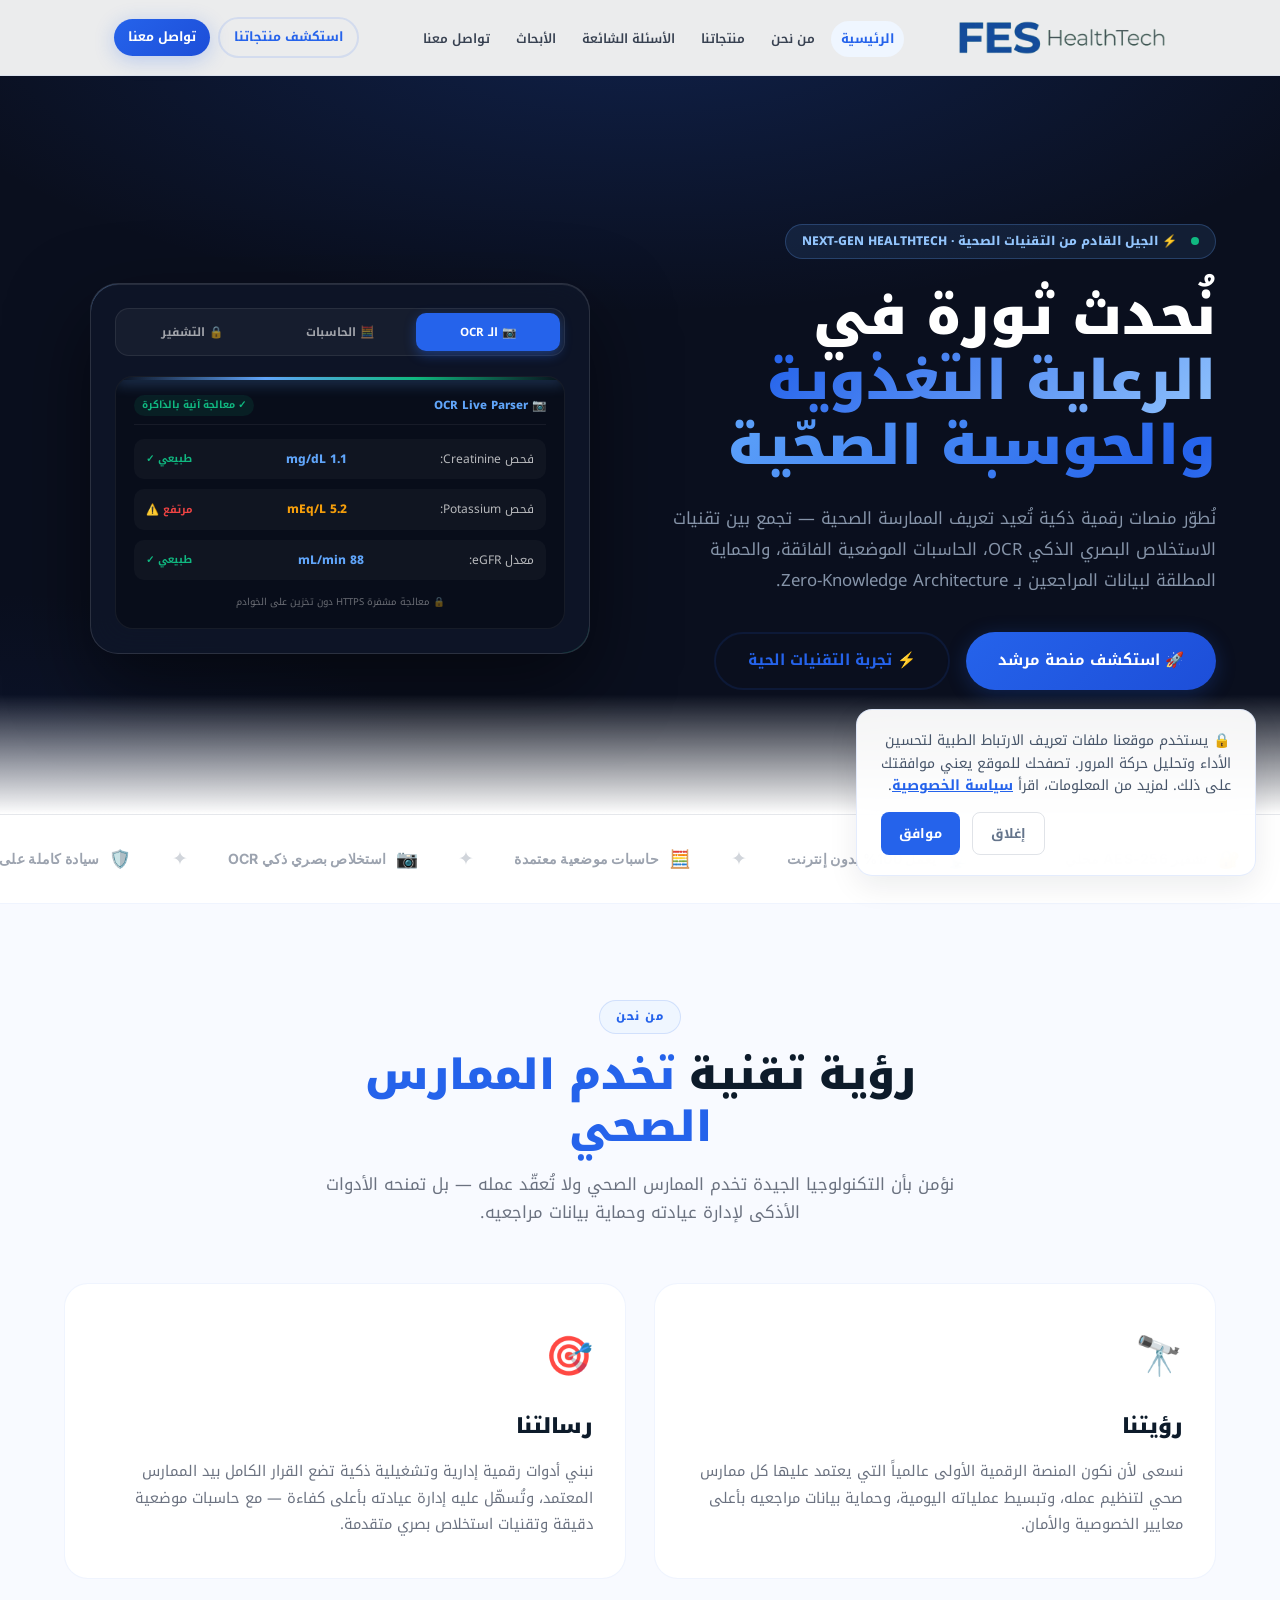
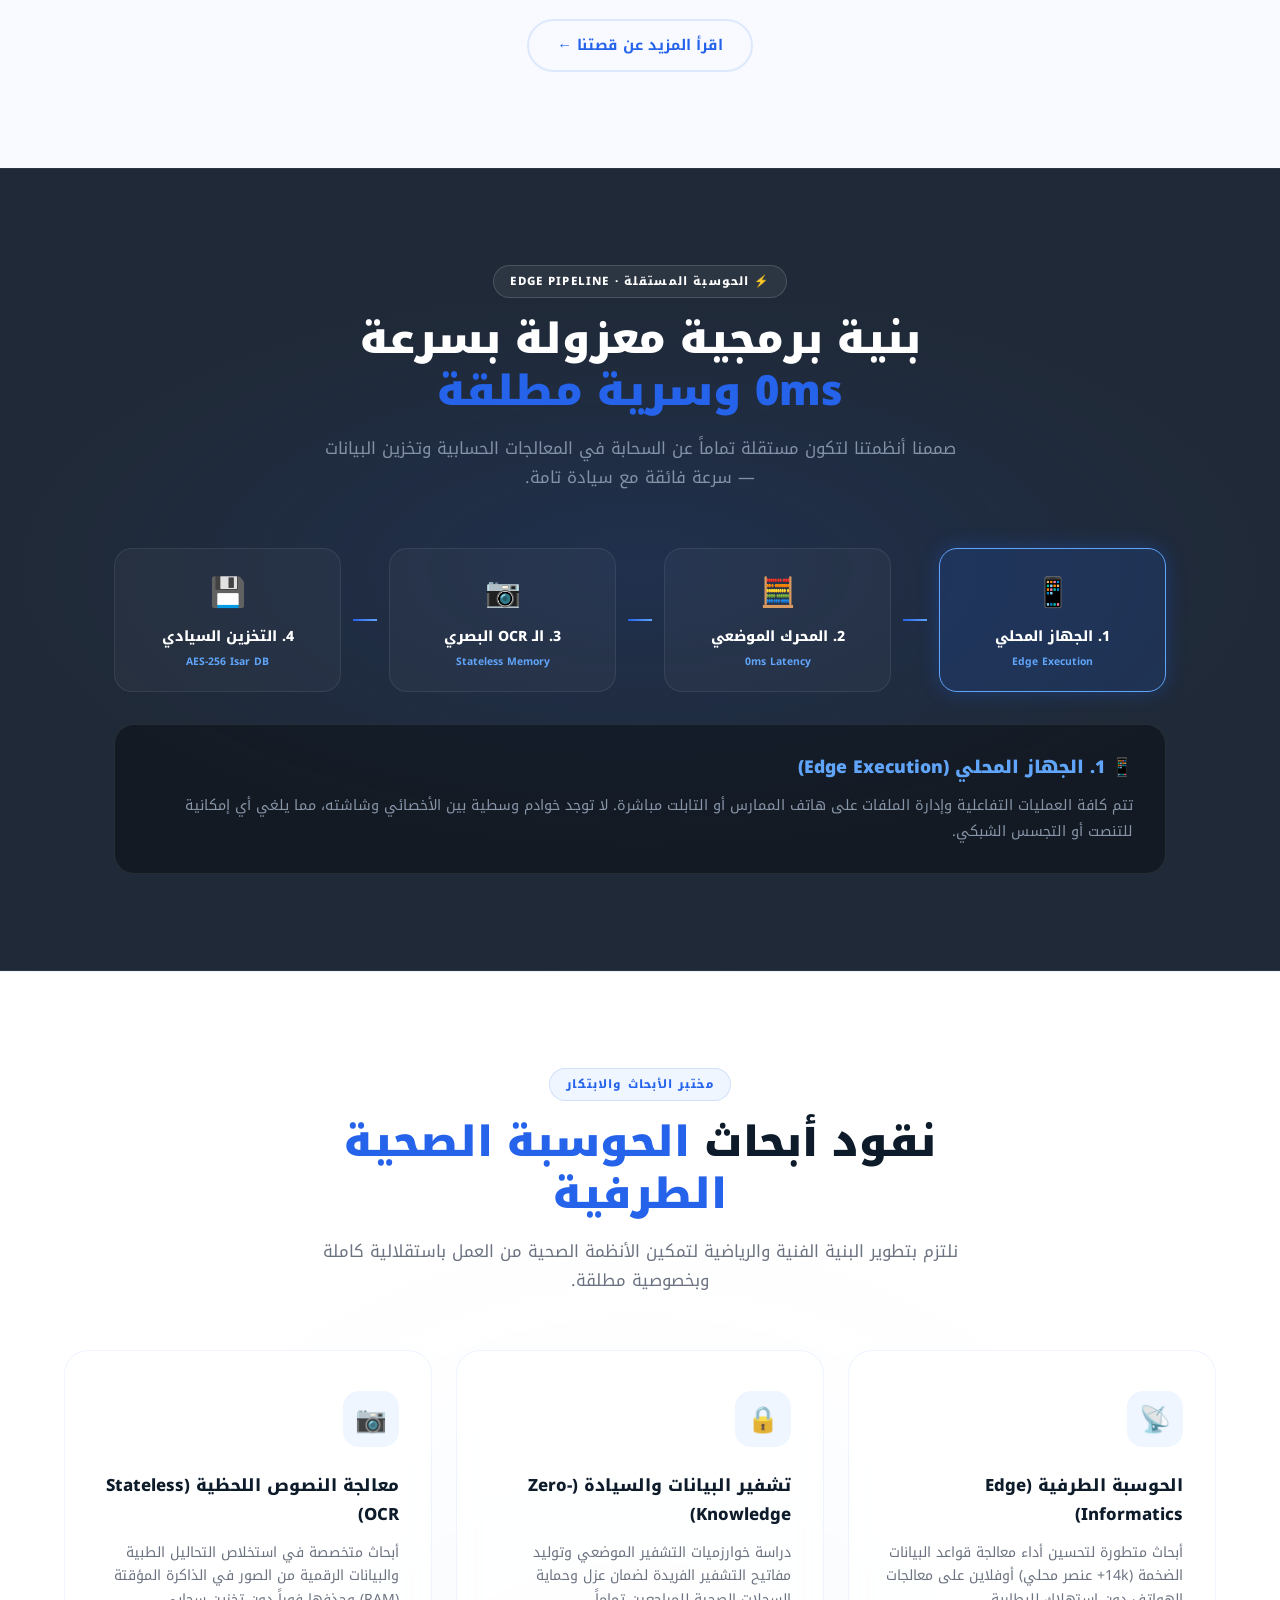
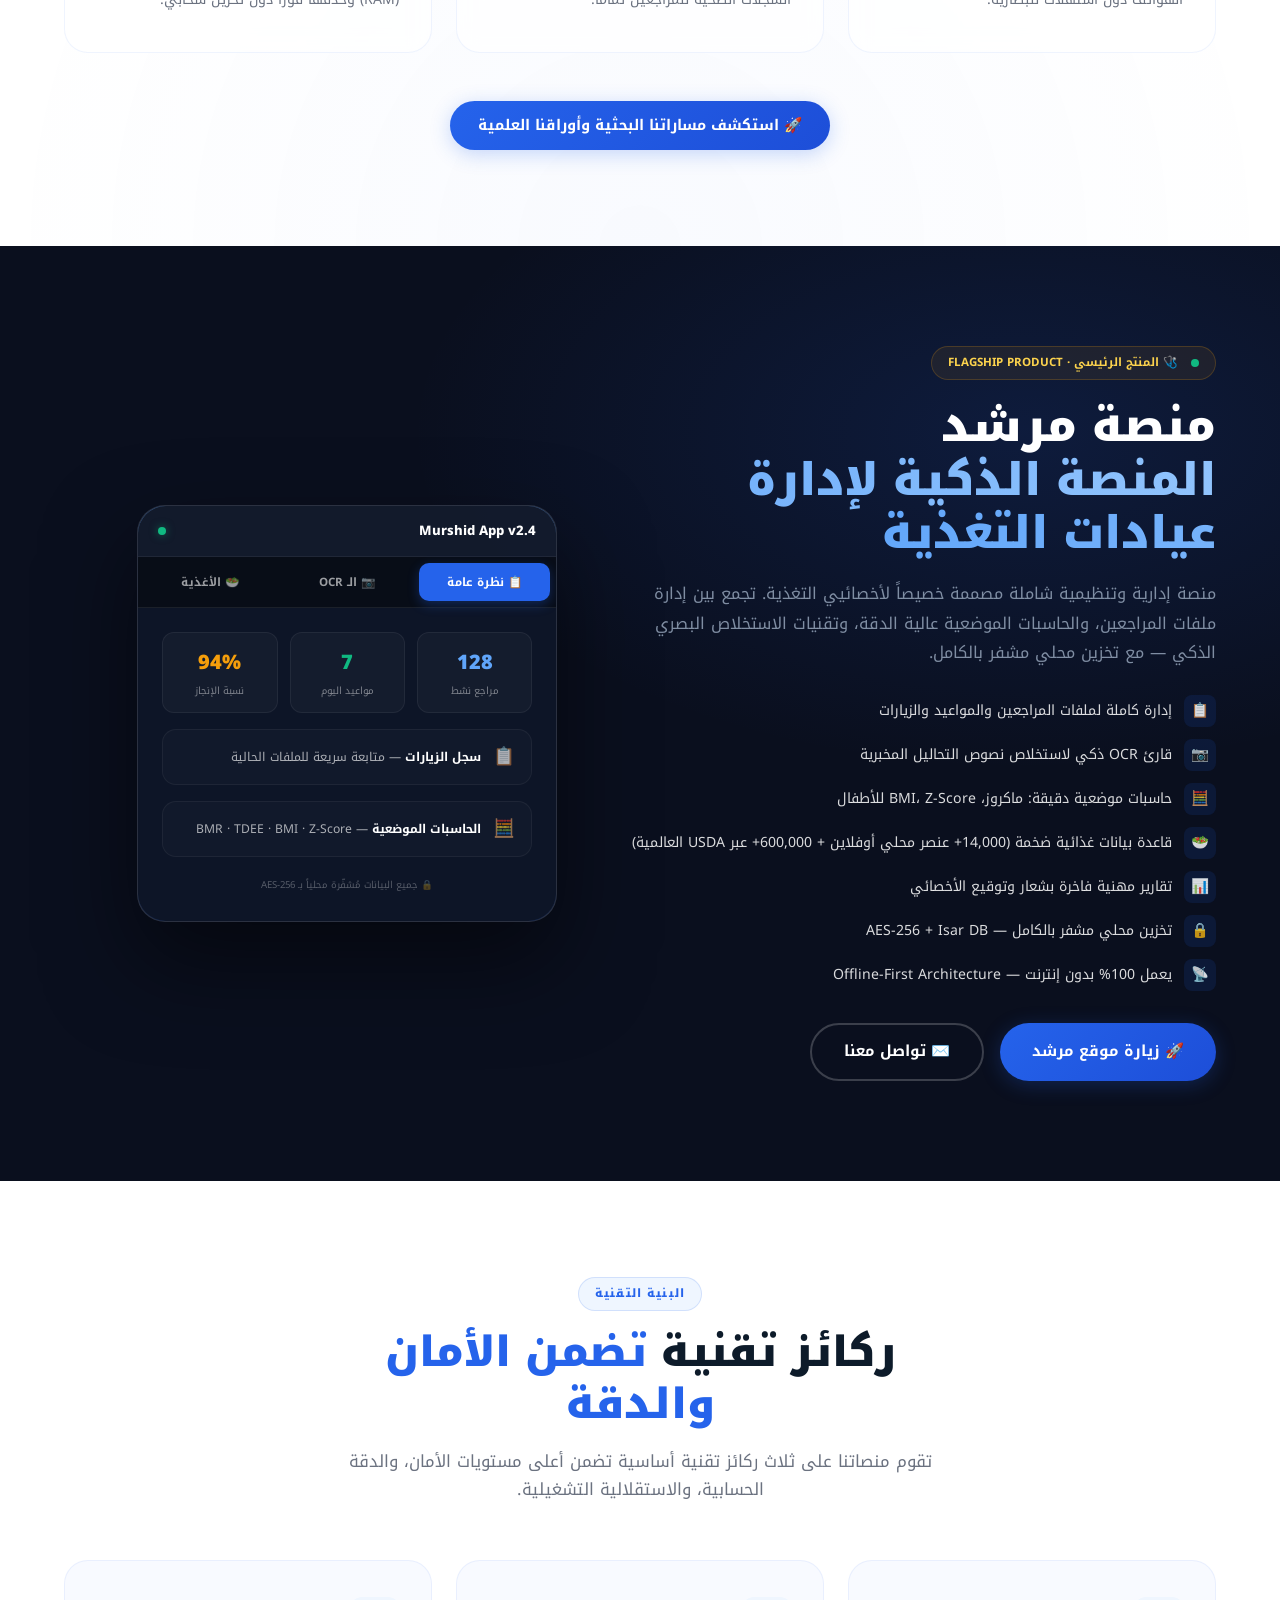
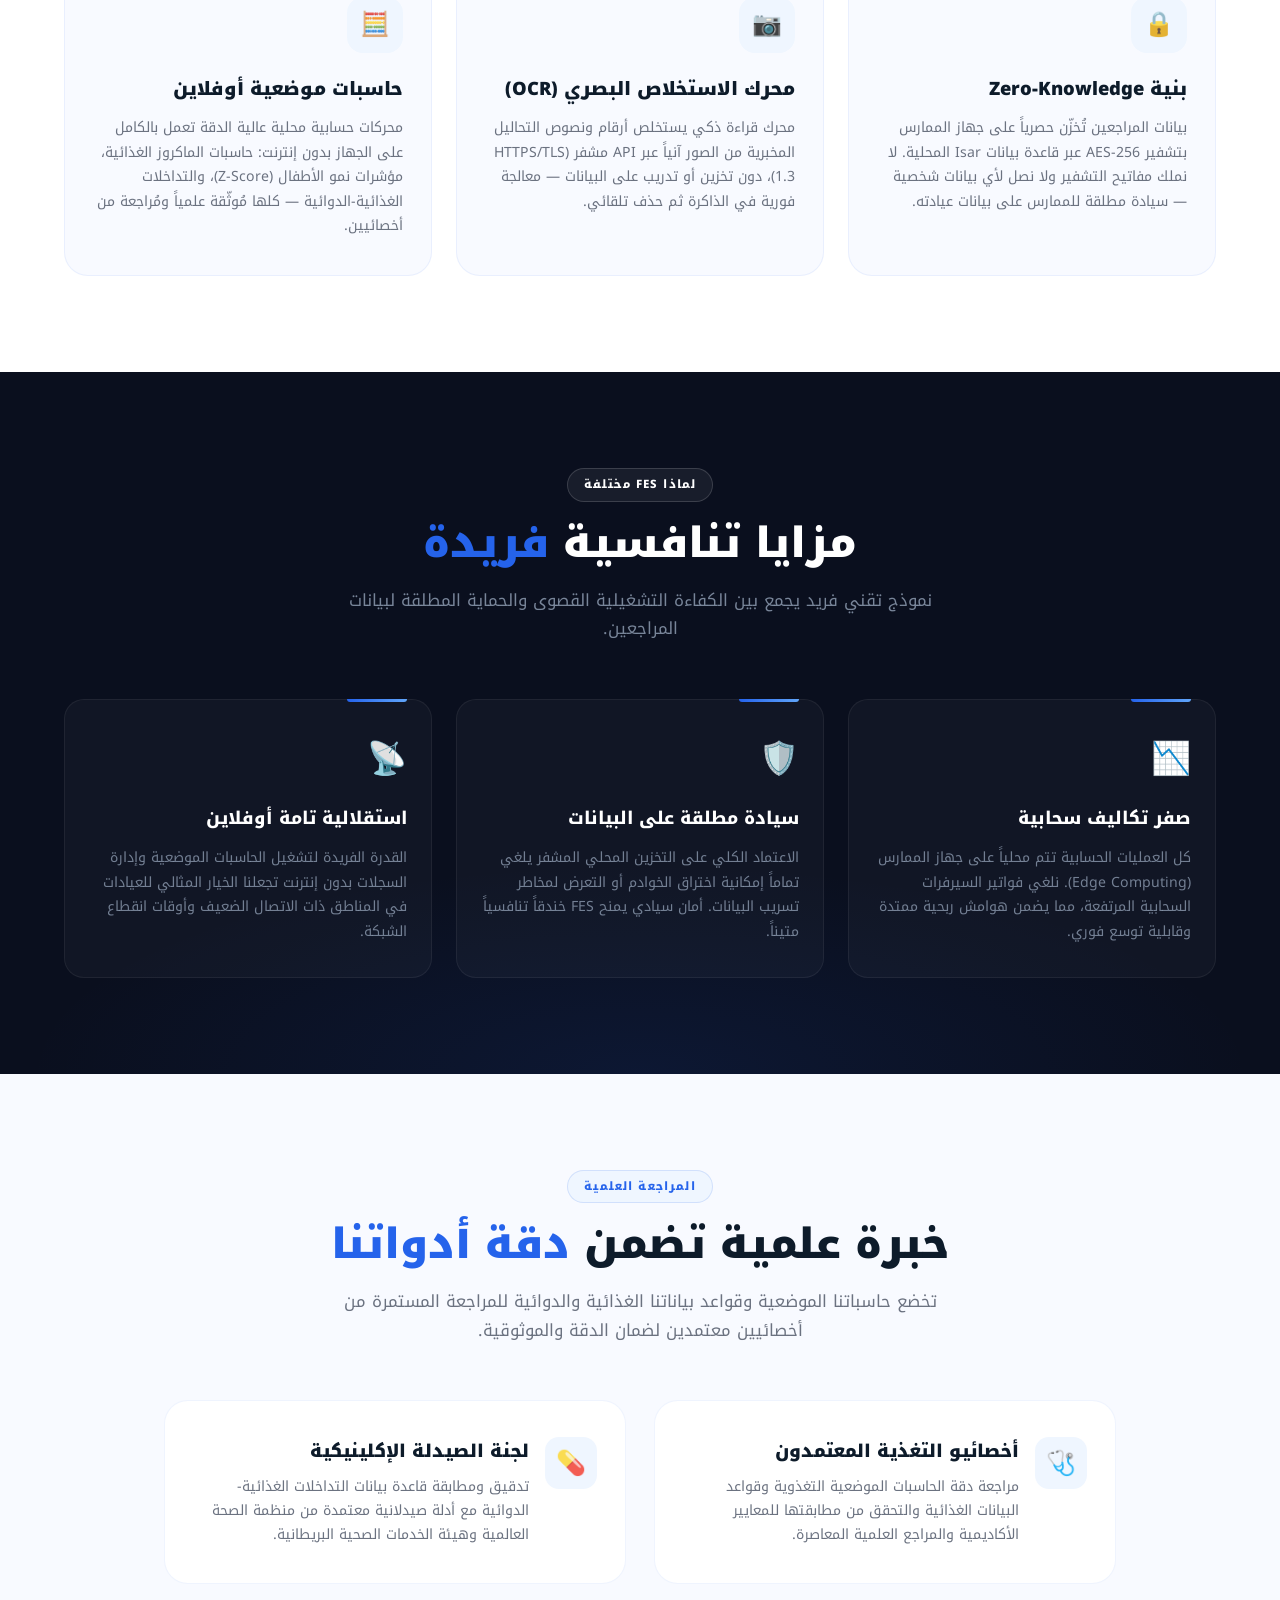
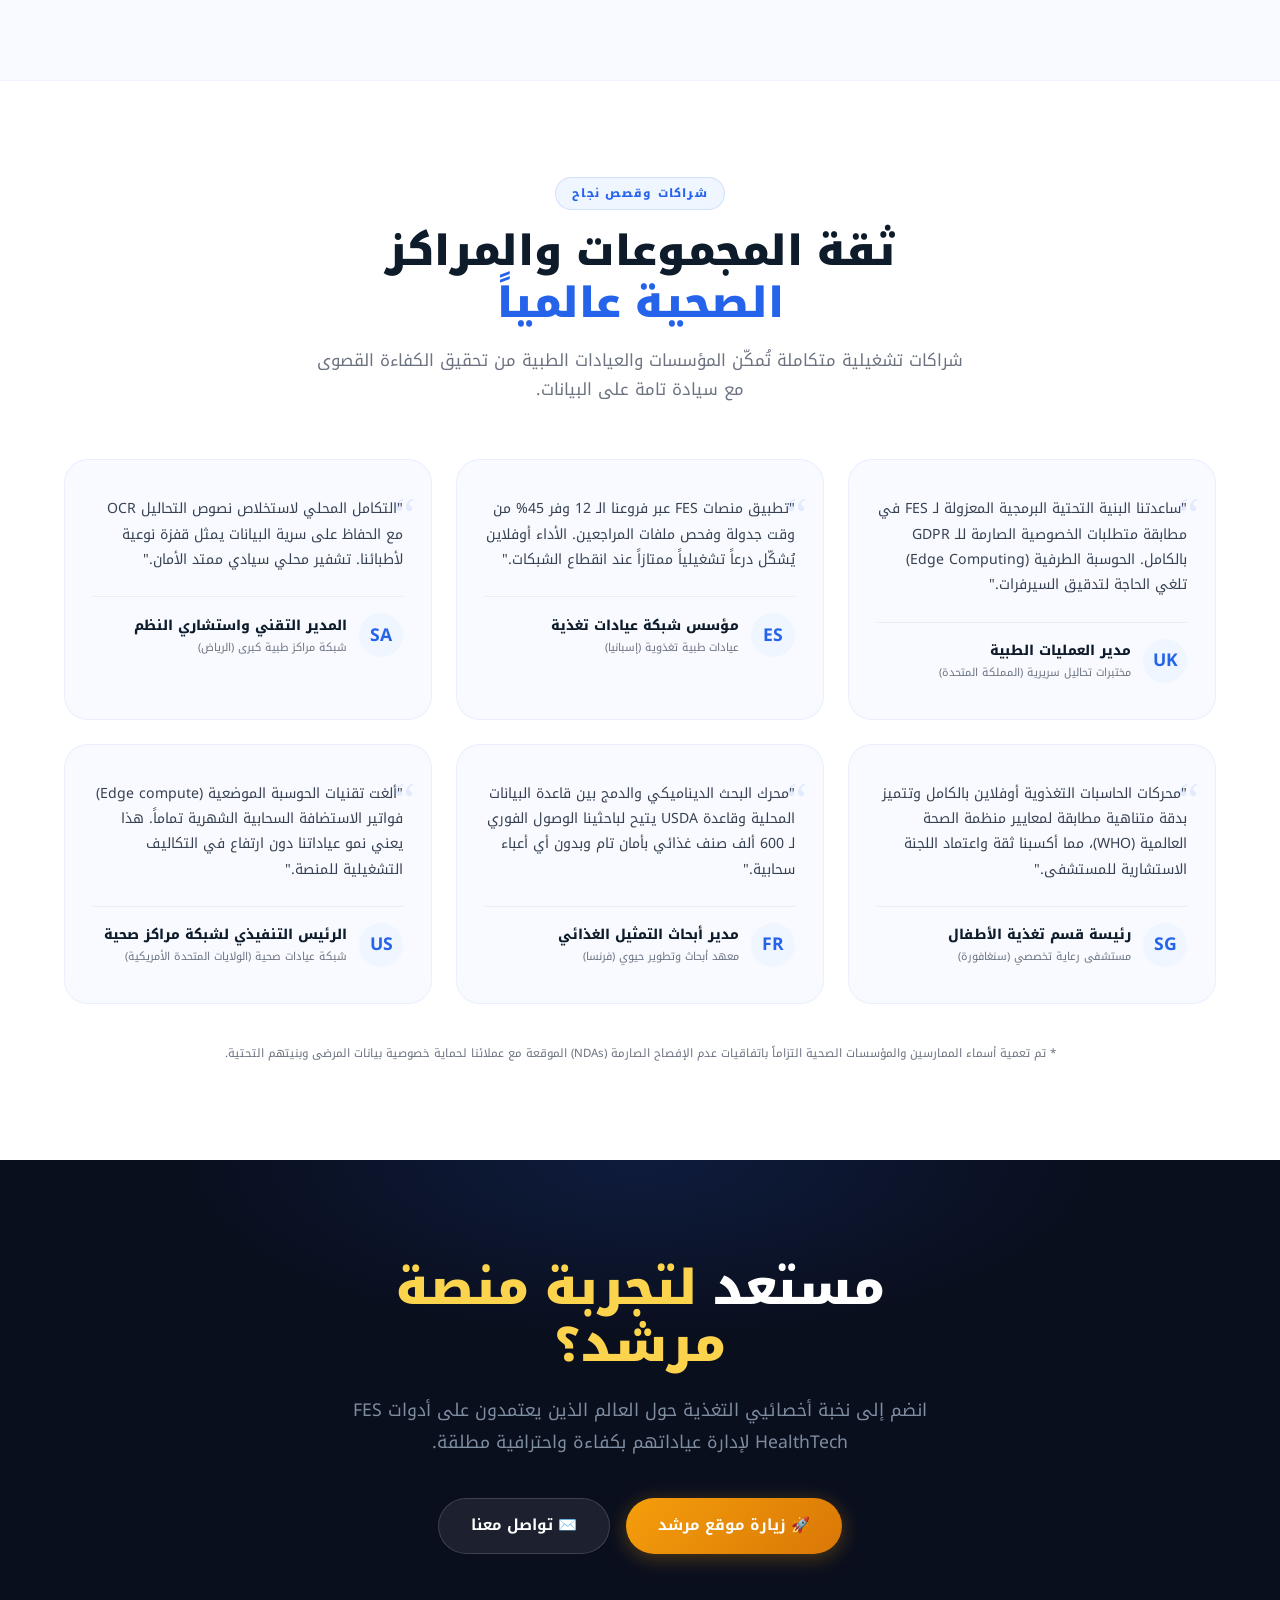
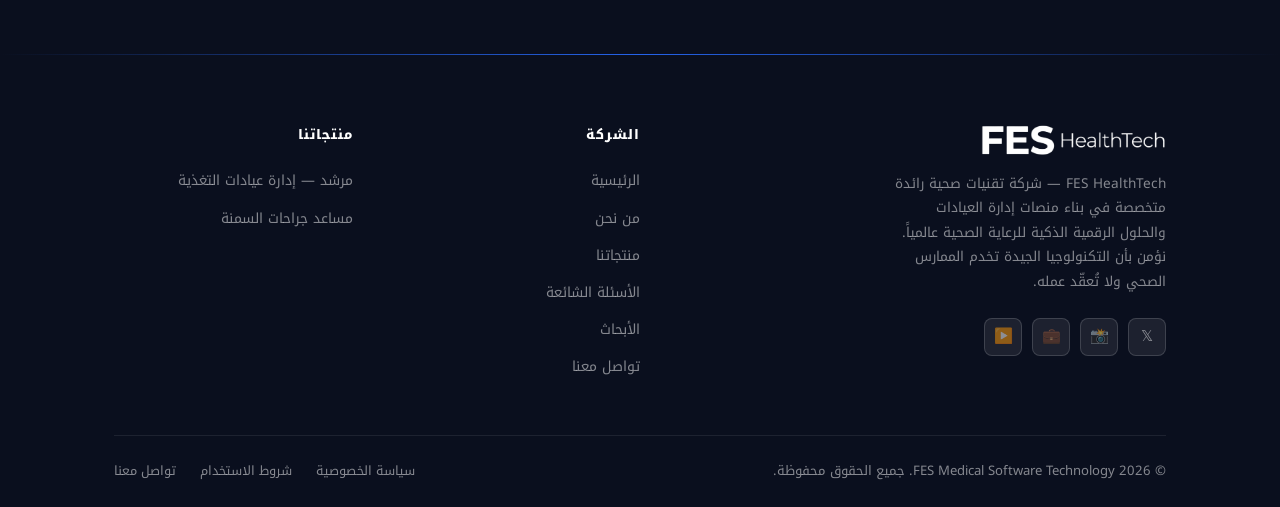
==== index.html @ 50b08499 "perf(images): replace logo and favicon image sources with optimized WebP formats" ====
<!DOCTYPE html>
<html lang="ar" dir="rtl">
<head>
  <meta charset="UTF-8" />
  <meta name="viewport" content="width=device-width, initial-scale=1.0, viewport-fit=cover" />
  <link rel="preconnect" href="https://fonts.googleapis.com" />
  <link rel="preconnect" href="https://fonts.gstatic.com" crossorigin />
  <meta name="description" content="FES HealthTech — شركة تقنيات صحية رائدة متخصصة في بناء منصات إدارة العيادات والحلول الرقمية الذكية للممارسين الصحيين." />
  <meta name="keywords" content="FES HealthTech, تقنيات صحية, إدارة العيادات, مرشد, أخصائيي التغذية, حاسبات تغذوية, OCR طبي, تطبيق تغذية" />
  <meta property="og:title" content="FES HealthTech | نبني التقنيات الصحية الذكية" />
  <meta property="og:description" content="منصات إدارية وتشغيلية ذكية للممارسين الصحيين — حاسبات موضعية عالية الدقة وتقنيات استخلاص بصري ذكي" />
  <meta property="og:type" content="website" />
  <meta property="og:url" content="https://feshealthtech.com" />
  <title>FES HealthTech | نبني التقنيات الصحية الذكية</title>
  <link rel="stylesheet" href="style.css" />
  <link rel="icon" type="image/webp" href="assets/favicon.webp" />

  <script type="application/ld+json">
  {
    "@context": "https://schema.org",
    "@type": "Organization",
    "name": "FES HealthTech",
    "url": "https://feshealthtech.com",
    "logo": "https://feshealthtech.com/assets/logo.webp",
    "description": "شركة تقنيات صحية رائدة متخصصة في بناء منصات إدارة العيادات والحلول الرقمية الذكية للممارسين الصحيين",
    "foundingDate": "2024"
  }
  </script>

  <style>
    /* ═══════════════════════════════════════════════════
       FES HealthTech — Homepage v3.0 (Rebuilt)
       Premium health-tech administrative positioning
    ═══════════════════════════════════════════════════ */

    html, body {
      overflow-x: hidden;
      background-color: var(--navy);
      color: var(--navy-text);
    }

    /* Mouse Spotlight Glow */
    .c-tech-card, .c-moat-card, .c-vision-card, .c-adv-card, .c-pipe-node, .c-hero-demo-widget, .c-app-mockup {
      position: relative;
    }
    .c-tech-card::after, .c-moat-card::after, .c-vision-card::after, .c-adv-card::after, .c-pipe-node::after {
      content: '';
      position: absolute;
      inset: 0;
      border-radius: inherit;
      background: radial-gradient(450px circle at var(--mouse-x, 50%) var(--mouse-y, 50%), rgba(96, 165, 250, 0.14), transparent 40%);
      pointer-events: none;
      opacity: 0;
      transition: opacity 0.3s ease;
      z-index: 1;
    }
    .c-tech-card:hover::after, .c-moat-card:hover::after, .c-vision-card:hover::after, .c-adv-card:hover::after, .c-pipe-node:hover::after {
      opacity: 1;
    }

    /* ─── HERO ─── */
    .c-hero {
      background: var(--navy);
      background-image:
        radial-gradient(ellipse 100% 70% at 50% -10%, rgba(37,99,235,0.22) 0%, transparent 60%),
        radial-gradient(ellipse 60% 50% at 0% 100%, rgba(30,58,138,0.15) 0%, transparent 60%);
      padding: calc(var(--nav-height) + 72px) 0 100px;
      position: relative;
      overflow: hidden;
    }
    .c-hero::after {
      content: '';
      position: absolute;
      bottom: 0; left: 0; right: 0;
      height: 120px;
      background: linear-gradient(to bottom, transparent, var(--white));
      pointer-events: none;
    }
    .c-hero-grid {
      display: grid;
      grid-template-columns: 1fr 1fr;
      gap: 48px;
      align-items: center;
      max-width: 1200px;
      margin: 0 auto;
      padding: 0 24px;
    }
    .c-hero-text { text-align: right; max-width: 100%; }
    .c-hero-badge {
      display: inline-flex;
      align-items: center;
      gap: 8px;
      background: rgba(96,165,250,0.1);
      border: 1px solid rgba(96,165,250,0.25);
      color: #93C5FD;
      font-size: clamp(0.65rem, 2vw, 0.76rem);
      font-weight: 800;
      padding: 6px 16px;
      border-radius: 99px;
      margin-bottom: 24px;
      max-width: 100%;
      box-sizing: border-box;
    }
    .c-hero-title {
      font-size: clamp(1.8rem, 4.5vw, 3.4rem);
      font-weight: 900;
      color: #fff;
      line-height: 1.2;
      margin-bottom: 24px;
      word-break: break-word;
      overflow-wrap: break-word;
      max-width: 100%;
    }
    .c-hero-title span {
      background: linear-gradient(135deg, #60A5FA 0%, #2563EB 50%, #93C5FD 100%);
      -webkit-background-clip: text;
      -webkit-text-fill-color: transparent;
      background-clip: text;
      display: inline;
    }
    .c-hero-sub {
      font-size: clamp(0.85rem, 2.2vw, 1.05rem);
      color: rgba(148,163,184,0.9);
      line-height: 1.85;
      margin-bottom: 36px;
      max-width: 560px;
    }
    .c-hero-actions {
      display: flex;
      gap: 16px;
      margin-bottom: 24px;
    }

    /* Hero Visual — Interactive Live Demo Widget */
    .c-hero-visual {
      position: relative;
      display: flex;
      justify-content: center;
      align-items: center;
      width: 100%;
      max-width: 100%;
    }
    .c-hero-demo-widget {
      background: rgba(15, 23, 42, 0.75);
      border: 1px solid rgba(255, 255, 255, 0.12);
      border-radius: 28px;
      padding: 24px;
      backdrop-filter: blur(20px);
      -webkit-backdrop-filter: blur(20px);
      width: 100%;
      max-width: 500px;
      box-shadow: 0 32px 80px rgba(0, 0, 0, 0.5), inset 0 1px 0 rgba(255, 255, 255, 0.1);
      position: relative;
      box-sizing: border-box;
      overflow: hidden;
    }
    .c-hero-demo-widget::before {
      content: '';
      position: absolute;
      inset: -1px;
      border-radius: 29px;
      padding: 1px;
      background: linear-gradient(135deg, rgba(96,165,250,0.4), transparent 40%, transparent 60%, rgba(16,185,129,0.3));
      -webkit-mask: linear-gradient(#fff 0 0) content-box, linear-gradient(#fff 0 0);
      -webkit-mask-composite: xor;
      mask-composite: exclude;
      pointer-events: none;
    }
    .c-demo-nav {
      display: flex;
      background: rgba(255, 255, 255, 0.04);
      border: 1px solid rgba(255, 255, 255, 0.08);
      border-radius: 14px;
      padding: 4px;
      gap: 4px;
      margin-bottom: 20px;
      max-width: 100%;
      box-sizing: border-box;
    }
    .c-demo-tab {
      flex: 1;
      background: transparent;
      border: none;
      color: rgba(255, 255, 255, 0.6);
      font-size: 0.72rem;
      font-weight: 700;
      padding: 8px 10px;
      border-radius: 10px;
      cursor: pointer;
      transition: all 0.25s ease;
      font-family: inherit;
      white-space: nowrap;
      text-align: center;
    }
    .c-demo-tab:hover {
      color: #fff;
      background: rgba(255, 255, 255, 0.05);
    }
    .c-demo-tab.active {
      background: var(--primary);
      color: #fff;
      box-shadow: 0 4px 12px rgba(37, 99, 235, 0.4);
    }
    .c-demo-panel {
      display: none;
      animation: fadeIn 0.35s ease;
    }
    .c-demo-panel.active {
      display: block;
    }
    @keyframes fadeIn {
      from { opacity: 0; transform: translateY(6px); }
      to { opacity: 1; transform: translateY(0); }
    }
    .c-ocr-sim-box {
      position: relative;
      background: rgba(0, 0, 0, 0.3);
      border: 1px solid rgba(255, 255, 255, 0.06);
      border-radius: 18px;
      padding: 18px;
      overflow: hidden;
    }
    .c-ocr-scan-bar {
      position: absolute;
      top: 0; left: 0; right: 0;
      height: 3px;
      background: linear-gradient(90deg, transparent, #60A5FA, #10B981, transparent);
      box-shadow: 0 0 15px #60A5FA;
      animation: ocrScan 3s ease-in-out infinite;
    }
    @keyframes ocrScan {
      0% { top: 0; opacity: 0.2; }
      50% { top: 95%; opacity: 1; }
      100% { top: 0; opacity: 0.2; }
    }
    .c-ocr-header {
      display: flex;
      justify-content: space-between;
      align-items: center;
      margin-bottom: 14px;
      padding-bottom: 8px;
      border-bottom: 1px solid rgba(255, 255, 255, 0.06);
    }
    .c-ocr-badge { font-size: 0.72rem; font-weight: 800; color: #60A5FA; }
    .c-ocr-status { font-size: 0.62rem; color: #10B981; background: rgba(16, 185, 129, 0.1); padding: 2px 8px; border-radius: 99px; font-weight: 700; }
    .c-ocr-data-grid { display: flex; flex-direction: column; gap: 10px; }
    .c-ocr-row { display: flex; align-items: center; justify-content: space-between; background: rgba(255, 255, 255, 0.03); padding: 10px 12px; border-radius: 10px; font-size: 0.75rem; }
    .c-ocr-label { color: rgba(255, 255, 255, 0.7); }
    .c-ocr-val { font-weight: 800; }
    .c-ocr-val.highlight { color: #60A5FA; }
    .c-ocr-val.warning { color: #F59E0B; }
    .c-ocr-tag { font-size: 0.65rem; font-weight: 700; }
    .c-ocr-tag.ok { color: #10B981; }
    .c-ocr-tag.alert { color: #EF4444; }
    .c-ocr-footer { margin-top: 14px; font-size: 0.6rem; color: rgba(255, 255, 255, 0.4); text-align: center; }

    .c-calc-sim-box { background: rgba(0, 0, 0, 0.3); border: 1px solid rgba(255, 255, 255, 0.06); border-radius: 18px; padding: 18px; }
    .c-calc-header { display: flex; justify-content: space-between; align-items: center; margin-bottom: 14px; }
    .c-calc-badge { font-size: 0.72rem; font-weight: 800; color: #FCD34D; }
    .c-calc-status { font-size: 0.62rem; color: #60A5FA; font-weight: 700; }
    .c-calc-metrics { display: grid; grid-template-columns: repeat(3, 1fr); gap: 8px; margin-bottom: 16px; }
    .c-metric-card { background: rgba(255, 255, 255, 0.03); border: 1px solid rgba(255, 255, 255, 0.06); border-radius: 12px; padding: 10px 6px; text-align: center; }
    .c-metric-num { font-size: 1.15rem; font-weight: 900; color: #60A5FA; display: block; }
    .c-metric-lbl { font-size: 0.58rem; color: rgba(255, 255, 255, 0.45); margin-top: 2px; display: block; }
    .c-calc-sliders { background: rgba(255, 255, 255, 0.02); padding: 10px; border-radius: 10px; }
    .c-slider-lbl { font-size: 0.72rem; color: rgba(255, 255, 255, 0.8); margin-bottom: 6px; display: flex; justify-content: space-between; }
    .c-range-slider { width: 100%; accent-color: var(--primary); cursor: pointer; }

    .c-enc-sim-box { background: rgba(0, 0, 0, 0.3); border: 1px solid rgba(255, 255, 255, 0.06); border-radius: 18px; padding: 18px; }
    .c-enc-header { display: flex; justify-content: space-between; align-items: center; margin-bottom: 14px; }
    .c-enc-badge { font-size: 0.72rem; font-weight: 800; color: #10B981; }
    .c-enc-status { font-size: 0.62rem; color: #93C5FD; font-weight: 700; }
    .c-enc-pipeline { display: flex; flex-direction: column; gap: 10px; font-size: 0.7rem; }
    .c-enc-step { background: rgba(255, 255, 255, 0.03); padding: 10px; border-radius: 10px; }
    .c-enc-step-lbl { display: block; color: rgba(255, 255, 255, 0.5); font-size: 0.6rem; margin-bottom: 4px; }
    .c-enc-step code { color: #60A5FA; font-family: monospace; word-break: break-all; }
    .c-enc-step.encrypted code { color: #10B981; }
    .c-enc-arrow { text-align: center; color: #F59E0B; font-size: 0.65rem; font-weight: 700; }
    .c-enc-footer { text-align: center; font-size: 0.65rem; color: #10B981; font-weight: 700; margin-top: 12px; }
      gap: 12px;
      margin-bottom: 32px;
      padding-bottom: 20px;
      border-bottom: 1px solid rgba(255,255,255,0.06);
    }
    .c-hero-card-logo {
      width: 40px; height: 40px;
      background: linear-gradient(135deg, #2563EB, #60A5FA);
      border-radius: 12px;
      display: flex; align-items: center; justify-content: center;
      font-size: 1.2rem; font-weight: 900; color: #fff;
    }
    .c-hero-card-brand {
      font-size: 0.9rem;
      font-weight: 800;
      color: #fff;
      letter-spacing: 0.02em;
    }
    .c-hero-card-brand small {
      display: block;
      font-size: 0.65rem;
      font-weight: 500;
      color: rgba(148,163,184,0.6);
      margin-top: 2px;
    }
    .c-pillar-list {
      display: flex;
      flex-direction: column;
      gap: 16px;
    }
    .c-pillar-item {
      display: flex;
      gap: 14px;
      align-items: center;
      padding: 14px 16px;
      background: rgba(255,255,255,0.03);
      border: 1px solid rgba(255,255,255,0.06);
      border-radius: 16px;
      transition: var(--transition);
    }
    .c-pillar-item:hover {
      background: rgba(37,99,235,0.08);
      border-color: rgba(96,165,250,0.2);
      transform: translateX(-4px);
    }
    .c-pillar-icon {
      width: 44px; height: 44px;
      border-radius: 12px;
      display: flex; align-items: center; justify-content: center;
      font-size: 1.3rem;
      flex-shrink: 0;
    }
    .c-pillar-icon.blue { background: rgba(37,99,235,0.12); }
    .c-pillar-icon.green { background: rgba(16,185,129,0.12); }
    .c-pillar-icon.amber { background: rgba(245,158,11,0.12); }
    .c-pillar-text h4 {
      font-size: 0.88rem;
      font-weight: 800;
      color: #fff;
      margin-bottom: 2px;
    }
    .c-pillar-text p {
      font-size: 0.72rem;
      color: rgba(148,163,184,0.65);
      line-height: 1.4;
    }

    /* ─── TRUST STRIP ─── */
    .c-trust {
      background: var(--white);
      padding: 28px 0;
      border-bottom: 1px solid var(--border-light);
    }

    /* ─── SECTION HEADER (shared) ─── */
    .c-sec-header {
      max-width: 700px;
      margin: 0 auto 56px;
      text-align: center;
      padding: 0 24px;
    }
    .c-sec-eyebrow {
      display: inline-block;
      font-size: 0.72rem;
      font-weight: 800;
      letter-spacing: 0.1em;
      text-transform: uppercase;
      color: var(--primary);
      background: var(--primary-pale);
      border: 1px solid rgba(37,99,235,0.15);
      padding: 6px 16px;
      border-radius: 99px;
      margin-bottom: 16px;
    }
    .c-sec-title {
      font-size: clamp(1.8rem, 4vw, 2.6rem);
      font-weight: 900;
      color: var(--text-dark);
      line-height: 1.25;
      margin-bottom: 16px;
    }
    .c-sec-title span { color: var(--primary); }
    .c-sec-desc {
      font-size: clamp(0.9rem, 2vw, 1.05rem);
      color: var(--text-muted);
      line-height: 1.7;
    }

    /* ─── PIPELINE INFRASTRUCTURE (Enhancement #2) ─── */
    .c-pipeline-section {
      background: var(--navy-mid);
      background-image: radial-gradient(ellipse 70% 50% at 50% 50%, rgba(37,99,235,0.12) 0%, transparent 70%);
      padding: 96px 0;
      color: #fff;
      border-top: 1px solid rgba(255,255,255,0.06);
      border-bottom: 1px solid rgba(255,255,255,0.06);
    }
    .c-pipeline-container {
      max-width: 1100px;
      margin: 0 auto;
      padding: 0 24px;
    }
    .c-pipe-nodes {
      display: flex;
      align-items: center;
      justify-content: space-between;
      gap: 12px;
      margin-bottom: 32px;
      flex-wrap: wrap;
    }
    .c-pipe-node {
      flex: 1;
      min-width: 180px;
      background: rgba(255,255,255,0.03);
      border: 1px solid rgba(255,255,255,0.08);
      border-radius: 18px;
      padding: 20px 16px;
      text-align: center;
      cursor: pointer;
      transition: all 0.3s ease;
      position: relative;
    }
    .c-pipe-node:hover {
      border-color: rgba(96,165,250,0.4);
      background: rgba(255,255,255,0.06);
      transform: translateY(-4px);
    }
    .c-pipe-node.active {
      background: rgba(37,99,235,0.15);
      border-color: #60A5FA;
      box-shadow: 0 0 20px rgba(37,99,235,0.3);
    }
    .c-node-icon {
      font-size: 1.8rem;
      display: block;
      margin-bottom: 8px;
    }
    .c-node-title {
      font-size: 0.88rem;
      font-weight: 800;
      color: #fff;
      display: block;
      margin-bottom: 4px;
    }
    .c-node-sub {
      font-size: 0.65rem;
      color: #60A5FA;
      font-weight: 700;
      display: block;
    }
    .c-pipe-connector {
      width: 24px;
      height: 2px;
      background: linear-gradient(90deg, #2563EB, #60A5FA);
      flex-shrink: 0;
    }
    @media (max-width: 992px) {
      .c-pipe-connector { display: none; }
    }
    .c-pipe-inspector {
      background: rgba(0,0,0,0.35);
      border: 1px solid rgba(255,255,255,0.08);
      border-radius: 20px;
      padding: 28px 32px;
      min-height: 120px;
    }
    .c-inspector-content {
      display: none;
      animation: fadeIn 0.3s ease;
    }
    .c-inspector-content.active {
      display: block;
    }
    .c-inspector-content h4 {
      font-size: 1.1rem;
      font-weight: 900;
      color: #60A5FA;
      margin-bottom: 10px;
    }
    .c-inspector-content p {
      font-size: 0.9rem;
      color: rgba(148,163,184,0.9);
      line-height: 1.8;
    }

    /* ─── VISION & MISSION ─── */
    .c-vision {
      background: var(--bg-page);
      padding: 96px 0;
    }
    .c-vision-grid {
      display: grid;
      grid-template-columns: 1fr 1fr;
      gap: 28px;
      max-width: 1200px;
      margin: 0 auto;
      padding: 0 24px;
    }
    .c-vision-card {
      background: var(--white);
      border: 1px solid var(--border-light);
      border-radius: 24px;
      padding: 40px 32px;
      transition: var(--transition-spring);
      position: relative;
      overflow: hidden;
    }
    .c-vision-card:hover {
      transform: translateY(-6px);
      box-shadow: var(--shadow-lg);
      border-color: var(--primary);
    }
    .c-vision-card::after {
      content: '';
      position: absolute;
      top: 0; right: 0;
      width: 120px; height: 120px;
      background: radial-gradient(circle, rgba(37,99,235,0.06) 0%, transparent 70%);
      pointer-events: none;
    }
    .c-vision-icon {
      font-size: 2.4rem;
      margin-bottom: 20px;
      display: inline-block;
    }
    .c-vision-title {
      font-size: 1.3rem;
      font-weight: 900;
      color: var(--text-dark);
      margin-bottom: 14px;
    }
    .c-vision-text {
      font-size: 0.92rem;
      color: var(--text-muted);
      line-height: 1.8;
    }

    /* ─── FLAGSHIP PRODUCT (Murshid) ─── */
    .c-flagship {
      background: var(--navy);
      background-image:
        radial-gradient(ellipse 80% 60% at 80% 20%, rgba(37,99,235,0.15) 0%, transparent 60%);
      padding: 100px 0;
      color: #fff;
      overflow: hidden;
    }
    .c-flagship-grid {
      display: grid;
      grid-template-columns: 1.1fr 0.9fr;
      gap: 56px;
      align-items: center;
      max-width: 1200px;
      margin: 0 auto;
      padding: 0 24px;
    }
    .c-flagship-badge {
      display: inline-flex;
      align-items: center;
      gap: 8px;
      background: rgba(245,158,11,0.08);
      border: 1px solid rgba(245,158,11,0.2);
      color: #FCD34D;
      font-size: 0.72rem;
      font-weight: 700;
      padding: 6px 16px;
      border-radius: 99px;
      margin-bottom: 20px;
    }
    .c-flagship-title {
      font-size: clamp(1.8rem, 4vw, 2.8rem);
      font-weight: 900;
      color: #fff;
      line-height: 1.2;
      margin-bottom: 18px;
    }
    .c-flagship-title span {
      background: linear-gradient(135deg, #60A5FA 0%, #93C5FD 100%);
      -webkit-background-clip: text;
      -webkit-text-fill-color: transparent;
      background-clip: text;
    }
    .c-flagship-desc {
      font-size: clamp(0.9rem, 2vw, 1.02rem);
      color: rgba(148,163,184,0.85);
      line-height: 1.8;
      margin-bottom: 28px;
    }
    .c-feature-list {
      display: flex;
      flex-direction: column;
      gap: 12px;
      margin-bottom: 32px;
    }
    .c-feature-item {
      display: flex;
      gap: 12px;
      align-items: center;
      font-size: 0.88rem;
      color: rgba(255,255,255,0.85);
    }
    .c-feature-item .fi-icon {
      width: 32px; height: 32px;
      background: rgba(37,99,235,0.12);
      border-radius: 8px;
      display: flex; align-items: center; justify-content: center;
      font-size: 0.9rem;
      flex-shrink: 0;
    }
    .c-flagship-actions {
      display: flex;
      gap: 16px;
    }

    /* Flagship Visual — App Mockup with Interactive Tabs */
    .c-app-mockup {
      background: rgba(15, 23, 42, 0.85);
      border: 1px solid rgba(255,255,255,0.12);
      border-radius: 28px;
      padding: 0;
      width: 100%;
      max-width: 420px;
      overflow: hidden;
      box-shadow: 0 40px 90px rgba(0,0,0,0.5);
      position: relative;
    }
    .c-app-mockup::before {
      content: '';
      position: absolute;
      inset: -1px;
      border-radius: 29px;
      padding: 1px;
      background: linear-gradient(180deg, rgba(96,165,250,0.4), transparent 50%, transparent 80%, rgba(37,99,235,0.2));
      -webkit-mask: linear-gradient(#fff 0 0) content-box, linear-gradient(#fff 0 0);
      -webkit-mask-composite: xor;
      mask-composite: exclude;
      pointer-events: none;
    }
    .c-mockup-bar {
      display: flex;
      justify-content: space-between;
      align-items: center;
      padding: 14px 20px;
      border-bottom: 1px solid rgba(255,255,255,0.06);
      background: rgba(255,255,255,0.02);
    }
    .c-mockup-bar-title {
      font-size: 0.82rem;
      font-weight: 800;
      color: #fff;
    }
    .c-mockup-bar-dot {
      width: 8px; height: 8px;
      background: #10B981;
      border-radius: 50%;
      box-shadow: 0 0 8px rgba(16,185,129,0.5);
    }
    .c-mockup-tab-nav {
      display: flex;
      background: rgba(0, 0, 0, 0.4);
      padding: 6px;
      gap: 6px;
      border-bottom: 1px solid rgba(255, 255, 255, 0.08);
      box-sizing: border-box;
      width: 100%;
    }
    .c-mockup-tab {
      flex: 1;
      background: transparent;
      border: none;
      color: rgba(255, 255, 255, 0.6);
      font-size: 0.72rem;
      font-weight: 700;
      padding: 8px 6px;
      border-radius: 10px;
      cursor: pointer;
      transition: all 0.25s ease;
      font-family: inherit;
      text-align: center;
      white-space: nowrap;
    }
    .c-mockup-tab:hover {
      color: #fff;
      background: rgba(255, 255, 255, 0.04);
    }
    .c-mockup-tab.active {
      background: var(--primary);
      color: #fff;
      box-shadow: 0 4px 12px rgba(37, 99, 235, 0.3);
    }
    .c-mockup-panel {
      display: none;
      padding: 24px;
      animation: fadeIn 0.3s ease;
      box-sizing: border-box;
      width: 100%;
    }
    .c-mockup-panel.active {
      display: flex;
      flex-direction: column;
      gap: 16px;
    }
    .c-mockup-stats {
      display: grid;
      grid-template-columns: repeat(3, 1fr);
      gap: 12px;
      width: 100%;
    }
    .c-mockup-stat {
      background: rgba(255,255,255,0.03);
      border: 1px solid rgba(255,255,255,0.06);
      border-radius: 12px;
      padding: 12px 10px;
      text-align: center;
      box-sizing: border-box;
    }
    .c-mockup-stat-num {
      font-size: 1.25rem;
      font-weight: 900;
      color: #60A5FA;
      display: block;
    }
    .c-mockup-stat-label {
      font-size: 0.62rem;
      color: rgba(255,255,255,0.45);
      margin-top: 4px;
      display: block;
    }
    .c-mockup-row {
      display: flex;
      gap: 12px;
      align-items: center;
      padding: 12px 16px;
      background: rgba(255,255,255,0.02);
      border: 1px solid rgba(255,255,255,0.05);
      border-radius: 14px;
      font-size: 0.76rem;
      color: rgba(255,255,255,0.65);
      box-sizing: border-box;
      width: 100%;
    }
    .c-mockup-row-icon {
      font-size: 1.1rem;
      flex-shrink: 0;
    }
    .c-mockup-row strong {
      color: #fff;
      font-weight: 700;
    }

    /* ─── PLATFORM CORE ─── */
    .c-platform {
      background: var(--white);
      padding: 96px 0;
    }
    .c-platform-grid {
      display: grid;
      grid-template-columns: repeat(3, 1fr);
      gap: 24px;
      max-width: 1200px;
      margin: 0 auto;
      padding: 0 24px;
    }
    .c-tech-card {
      background: var(--bg-page);
      border: 1px solid var(--border-light);
      border-radius: 24px;
      padding: 36px 28px;
      transition: var(--transition-spring);
      position: relative;
      overflow: hidden;
    }
    .c-tech-card:hover {
      transform: translateY(-8px);
      border-color: var(--primary);
      box-shadow: var(--shadow-lg);
    }
    .c-tech-icon {
      width: 56px; height: 56px;
      background: var(--primary-pale);
      border-radius: 16px;
      display: flex; align-items: center; justify-content: center;
      font-size: 1.5rem;
      margin-bottom: 20px;
    }
    .c-tech-title {
      font-size: 1.15rem;
      font-weight: 900;
      color: var(--text-dark);
      margin-bottom: 12px;
    }
    .c-tech-desc {
      font-size: 0.88rem;
      color: var(--text-muted);
      line-height: 1.75;
    }

    /* ─── SECURITY / MOAT ─── */
    .c-moat {
      background: var(--navy);
      background-image: radial-gradient(ellipse 80% 50% at 50% 100%, rgba(37,99,235,0.1) 0%, transparent 60%);
      padding: 96px 0;
      color: #fff;
    }
    .c-moat .c-sec-title { color: #fff; }
    .c-moat .c-sec-desc { color: rgba(148,163,184,0.8); }
    .c-moat .c-sec-eyebrow {
      background: rgba(255,255,255,0.06);
      border-color: rgba(255,255,255,0.15);
      color: #fff;
    }
    .c-moat-grid {
      display: grid;
      grid-template-columns: repeat(3, 1fr);
      gap: 24px;
      max-width: 1200px;
      margin: 0 auto;
      padding: 0 24px;
    }
    .c-moat-card {
      background: rgba(255,255,255,0.03);
      border: 1px solid rgba(255,255,255,0.06);
      border-radius: 20px;
      padding: 32px 24px;
      transition: var(--transition);
      position: relative;
    }
    .c-moat-card:hover {
      border-color: rgba(96,165,250,0.3);
      background: rgba(255,255,255,0.05);
      transform: translateY(-4px);
    }
    .c-moat-card::before {
      content: '';
      position: absolute;
      top: -1px; right: 24px;
      width: 60px; height: 3px;
      background: linear-gradient(90deg, #2563EB, #60A5FA);
      border-radius: 0 0 4px 4px;
    }
    .c-moat-icon {
      font-size: 2rem;
      margin-bottom: 18px;
      display: inline-block;
    }
    .c-moat-title {
      font-size: 1.1rem;
      font-weight: 800;
      color: #fff;
      margin-bottom: 12px;
    }
    .c-moat-desc {
      font-size: 0.88rem;
      color: rgba(148,163,184,0.75);
      line-height: 1.75;
    }

    /* ─── ADVISORY / SCIENTIFIC REVIEW ─── */
    .c-advisory-section {
      background: var(--bg-page);
      padding: 96px 0;
    }
    .c-advisory-grid {
      display: grid;
      grid-template-columns: 1fr 1fr;
      gap: 28px;
      max-width: 1000px;
      margin: 0 auto;
      padding: 0 24px;
    }
    .c-adv-card {
      background: var(--white);
      border: 1px solid var(--border-light);
      border-radius: 24px;
      padding: 36px 28px;
      display: flex;
      gap: 16px;
      align-items: flex-start;
      transition: var(--transition-spring);
    }
    .c-adv-card:hover {
      transform: translateY(-6px);
      box-shadow: var(--shadow-md);
      border-color: var(--primary);
    }
    .c-adv-icon {
      width: 52px; height: 52px;
      background: var(--primary-pale);
      border-radius: 14px;
      display: flex; align-items: center; justify-content: center;
      font-size: 1.5rem;
      flex-shrink: 0;
    }
    .c-adv-body h3 {
      font-size: 1.1rem;
      font-weight: 900;
      color: var(--text-dark);
      margin-bottom: 8px;
    }
    .c-adv-body p {
      font-size: 0.88rem;
      color: var(--text-muted);
      line-height: 1.7;
    }

    /* ─── RESEARCH / R&D ─── */
    .c-research-sec {
      background: var(--white);
      background-image: radial-gradient(circle at 50% 100%, rgba(37,99,235,0.03) 0%, transparent 60%);
      padding: 96px 0;
      border-top: 1px solid var(--border-light);
      position: relative;
    }
    .c-research-grid {
      display: grid;
      grid-template-columns: repeat(3, 1fr);
      gap: 24px;
      max-width: 1200px;
      margin: 0 auto;
      padding: 0 24px;
    }
    .c-research-card {
      background: rgba(255, 255, 255, 0.7);
      backdrop-filter: blur(10px);
      -webkit-backdrop-filter: blur(10px);
      border: 1px solid var(--border-light);
      border-radius: 24px;
      padding: 40px 32px;
      transition: var(--transition-spring);
      position: relative;
      overflow: hidden;
    }
    .c-research-card::before {
      content: '';
      position: absolute;
      top: 0; left: 0; right: 0; height: 4px;
      background: linear-gradient(90deg, var(--primary), var(--accent));
      opacity: 0;
      transition: opacity 0.3s ease;
    }
    .c-research-card:hover {
      transform: translateY(-8px) scale(1.02);
      border-color: transparent;
      box-shadow: 0 20px 40px rgba(15, 23, 42, 0.05);
      background: var(--white);
    }
    .c-research-card:hover::before {
      opacity: 1;
    }
    .c-res-icon-wrap {
      width: 56px; height: 56px;
      background: var(--primary-pale);
      border-radius: 16px;
      display: flex; align-items: center; justify-content: center;
      font-size: 1.6rem;
      margin-bottom: 24px;
      transition: var(--transition);
    }
    .c-research-card:hover .c-res-icon-wrap {
      background: var(--primary);
      color: #fff;
      transform: rotate(6deg) scale(1.1);
    }
    .c-res-title {
      font-size: 1.05rem;
      font-weight: 800;
      color: var(--text-dark);
      margin-bottom: 12px;
    }
    .c-res-desc {
      font-size: 0.88rem;
      color: var(--text-muted);
      line-height: 1.7;
    }
    .c-research-cta {
      text-align: center;
      margin-top: 48px;
    }

    /* ─── TESTIMONIALS (B2B Social Proof) ─── */
    .c-testimonials {
      background: var(--white);
      padding: 96px 0;
      border-top: 1px solid var(--border-light);
    }
    .c-testimonials-grid {
      display: grid;
      grid-template-columns: repeat(3, 1fr);
      gap: 24px;
      max-width: 1200px;
      margin: 0 auto;
      padding: 0 24px;
    }
    .c-testimonial-card {
      background: var(--bg-page);
      border: 1px solid var(--border-light);
      border-radius: 24px;
      padding: 36px 28px;
      transition: var(--transition-spring);
      position: relative;
      overflow: hidden;
    }
    .c-testimonial-card::before {
      content: '';
      position: absolute;
      top: 0; left: 0; right: 0; height: 4px;
      background: linear-gradient(90deg, var(--primary), var(--accent));
      opacity: 0;
      transition: opacity 0.3s ease;
    }
    .c-testimonial-card:hover {
      transform: translateY(-8px) scale(1.02);
      border-color: transparent;
      box-shadow: 0 20px 40px rgba(15, 23, 42, 0.06);
      background: var(--white);
    }
    .c-testimonial-card:hover::before {
      opacity: 1;
    }
    .c-testi-quote {
      font-size: 0.88rem;
      color: var(--text-body);
      line-height: 1.8;
      margin-bottom: 24px;
      position: relative;
    }
    .c-testi-quote::before {
      content: '“';
      font-size: 3rem;
      color: rgba(37, 99, 235, 0.1);
      position: absolute;
      top: -24px; right: -12px;
      font-family: serif;
    }
    .c-testi-author {
      display: flex;
      align-items: center;
      gap: 12px;
      border-top: 1px solid rgba(0,0,0,0.05);
      padding-top: 16px;
    }
    .c-testi-avatar {
      width: 44px; height: 44px;
      background: var(--primary-pale);
      border-radius: 50%;
      display: flex; align-items: center; justify-content: center;
      font-size: 1.1rem;
      color: var(--primary);
      font-weight: 700;
    }
    .c-testi-meta h4 {
      font-size: 0.85rem;
      font-weight: 800;
      color: var(--text-dark);
      margin-bottom: 2px;
    }
    .c-testi-meta span {
      font-size: 0.68rem;
      color: var(--text-muted);
      display: block;
    }



    /* ─── CTA ─── */
    .c-cta {
      background: var(--navy);
      background-image: radial-gradient(ellipse 60% 60% at 50% 0%, rgba(37,99,235,0.15) 0%, transparent 60%);
      padding: 100px 0;
    }
    .c-cta-inner {
      max-width: 700px;
      margin: 0 auto;
      text-align: center;
      padding: 0 24px;
    }
    .c-cta-title {
      font-size: clamp(2rem, 5vw, 3rem);
      font-weight: 900;
      color: #fff;
      line-height: 1.2;
      margin-bottom: 20px;
    }
    .c-cta-title span { color: var(--accent-light); }
    .c-cta-desc {
      font-size: clamp(0.95rem, 2.5vw, 1.1rem);
      color: rgba(148,163,184,0.85);
      line-height: 1.8;
      margin-bottom: 40px;
    }
    .c-cta-actions {
      display: flex;
      justify-content: center;
      gap: 16px;
    }

    /* ─── RESPONSIVE ─── */
    @media (max-width: 992px) {
      .c-hero-grid { grid-template-columns: 1fr; gap: 36px; text-align: center; }
      .c-hero-text { display: flex; flex-direction: column; align-items: center; width: 100%; }
      .c-hero-sub { margin-left: auto; margin-right: auto; }
      .c-hero-actions { width: 100%; max-width: 400px; justify-content: center; }
      .c-hero-visual { width: 100%; max-width: 100%; }

      .c-vision-grid { grid-template-columns: 1fr; gap: 20px; }
      .c-flagship-grid { grid-template-columns: 1fr; gap: 40px; text-align: center; }
      .c-flagship-grid .c-flagship-text { display: flex; flex-direction: column; align-items: center; }
      .c-feature-list { align-items: center; }
      .c-flagship-actions { justify-content: center; }
      .c-app-mockup { margin: 0 auto; }

      .c-platform-grid { grid-template-columns: 1fr; gap: 20px; }
      .c-moat-grid { grid-template-columns: 1fr; gap: 20px; }
      .c-advisory-grid { grid-template-columns: 1fr; gap: 20px; }
      .c-testimonials-grid { grid-template-columns: repeat(2, 1fr); gap: 20px; }
      .c-research-grid { grid-template-columns: repeat(2, 1fr); gap: 20px; }
    }

    @media (max-width: 576px) {
      .c-hero { padding: calc(var(--nav-height) + 36px) 0 50px; }
      .c-hero-grid { padding: 0 16px; }

      .c-hero-badge {
        font-size: 0.68rem;
        padding: 6px 12px;
        max-width: 100%;
        text-align: center;
        white-space: normal;
        line-height: 1.4;
        box-sizing: border-box;
      }

      .c-hero-title {
        font-size: clamp(1.5rem, 6.5vw, 2.1rem);
        line-height: 1.25;
        word-break: break-word;
        overflow-wrap: break-word;
      }

      .c-hero-sub {
        font-size: 0.85rem;
        line-height: 1.7;
        margin-bottom: 24px;
      }

      .c-hero-actions {
        flex-direction: column;
        gap: 10px;
        width: 100%;
        max-width: 320px;
      }
      .c-hero-actions .btn {
        width: 100%;
        justify-content: center;
        font-size: 0.88rem;
        padding: 12px 16px;
      }

      /* Hero Widget Mobile Optimization */
      .c-hero-demo-widget {
        padding: 14px 10px;
        border-radius: 20px;
        max-width: 100%;
        box-sizing: border-box;
      }
      .c-demo-nav {
        padding: 3px;
        gap: 2px;
      }
      .c-demo-tab {
        font-size: 0.62rem;
        padding: 7px 4px;
        border-radius: 8px;
      }
      .c-ocr-sim-box, .c-calc-sim-box, .c-enc-sim-box {
        padding: 12px 10px;
        border-radius: 14px;
      }
      .c-ocr-row {
        padding: 8px 10px;
        font-size: 0.68rem;
      }
      .c-ocr-badge, .c-calc-badge, .c-enc-badge {
        font-size: 0.65rem;
      }
      .c-ocr-status, .c-calc-status, .c-enc-status {
        font-size: 0.58rem;
      }
      .c-metric-num {
        font-size: 0.95rem;
      }
      .c-metric-lbl {
        font-size: 0.52rem;
      }
      .c-enc-pipeline {
        font-size: 0.62rem;
      }

      .c-flagship-actions { flex-direction: column; gap: 12px; align-items: stretch; }
      .c-app-mockup {
        max-width: 100%;
        border-radius: 20px;
      }
      .c-mockup-tab {
        font-size: 0.65rem;
        padding: 6px 4px;
      }
      .c-mockup-panel {
        padding: 16px;
      }
      .c-mockup-stats {
        grid-template-columns: repeat(3, 1fr);
        gap: 8px;
      }
      .c-mockup-stat {
        padding: 10px 6px;
      }
      .c-mockup-stat-num {
        font-size: 1.15rem;
      }
      .c-mockup-stat-label {
        font-size: 0.55rem;
      }
      .c-mockup-row {
        padding: 10px 12px;
        font-size: 0.7rem;
      }

      .c-testimonials-grid {
        grid-template-columns: 1fr;
        gap: 16px;
      }

      .c-research-grid {
        grid-template-columns: 1fr;
        gap: 16px;
      }

      .c-cta-actions { flex-direction: column; gap: 12px; align-items: stretch; max-width: 320px; margin: 0 auto; }

      .c-vision-card { padding: 28px 20px; }
      .c-tech-card { padding: 28px 20px; }
    }
  </style>
</head>
<body>

  <!-- Navbar placeholder -->
  <div id="navbar-placeholder"></div>

  <main id="main-content">

  <!-- ══════════════════════════════════════
       1. HERO SECTION
  ══════════════════════════════════════ -->
  <section class="c-hero" id="hero" aria-label="الرئيسية">
    <div id="heroParticles" class="hero-particles"></div>
    <div class="c-hero-grid">

      <div class="c-hero-text reveal">
        <div class="c-hero-badge">
          <span class="c-pulse-dot"></span>
          ⚡ الجيل القادم من التقنيات الصحية · NEXT-GEN HEALTHTECH
        </div>
        <h1 class="c-hero-title">
          نُحدث ثورة في<br>
          <span>الرعاية التغذوية والحوسبة الصحّية</span>
        </h1>
        <p class="c-hero-sub">
          نُطوّر منصات رقمية ذكية تُعيد تعريف الممارسة الصحية — تجمع بين تقنيات الاستخلاص البصري الذكي OCR، الحاسبات الموضعية الفائقة، والحماية المطلقة لبيانات المراجعين بـ Zero-Knowledge Architecture.
        </p>
        <div class="c-hero-actions">
          <a href="#flagship" class="btn btn-primary btn-lg">🚀 استكشف منصة مرشد</a>
          <a href="#platform" class="btn btn-outline btn-lg">⚡ تجربة التقنيات الحية</a>
        </div>
      </div>

      <!-- Hero Visual: Interactive Live Demo Widget -->
      <div class="c-hero-visual reveal delay-1">
        <div class="c-hero-demo-widget">
          
          <!-- Widget Header / Tab Switchers -->
          <div class="c-demo-nav">
            <button class="c-demo-tab active" data-tab="demo-ocr">📷 الـ OCR</button>
            <button class="c-demo-tab" data-tab="demo-calc">🧮 الحاسبات</button>
            <button class="c-demo-tab" data-tab="demo-enc">🔒 التشفير</button>
          </div>

          <div class="c-demo-content-wrap">
            
            <!-- TAB 1: OCR SCANNER SIMULATOR -->
            <div class="c-demo-panel active" id="demo-ocr">
              <div class="c-ocr-sim-box">
                <div class="c-ocr-scan-bar"></div>
                <div class="c-ocr-header">
                  <span class="c-ocr-badge">📷 OCR Live Parser</span>
                  <span class="c-ocr-status">✓ معالجة آنية بالذاكرة</span>
                </div>
                <div class="c-ocr-data-grid">
                  <div class="c-ocr-row">
                    <span class="c-ocr-label">فحص Creatinine:</span>
                    <span class="c-ocr-val highlight">1.1 mg/dL</span>
                    <span class="c-ocr-tag ok">طبيعي ✓</span>
                  </div>
                  <div class="c-ocr-row">
                    <span class="c-ocr-label">فحص Potassium:</span>
                    <span class="c-ocr-val warning">5.2 mEq/L</span>
                    <span class="c-ocr-tag alert">مرتفع ⚠️</span>
                  </div>
                  <div class="c-ocr-row">
                    <span class="c-ocr-label">معدل eGFR:</span>
                    <span class="c-ocr-val highlight">88 mL/min</span>
                    <span class="c-ocr-tag ok">طبيعي ✓</span>
                  </div>
                </div>
                <div class="c-ocr-footer">
                  <span>🔒 معالجة مشفرة HTTPS دون تخزين على الخوادم</span>
                </div>
              </div>
            </div>

            <!-- TAB 2: PRECISION CALCULATOR SIMULATOR -->
            <div class="c-demo-panel" id="demo-calc">
              <div class="c-calc-sim-box">
                <div class="c-calc-header">
                  <span class="c-calc-badge">🧮 Precision Nutrition Engine</span>
                  <span class="c-calc-status">⚡ 0ms أوفلاين</span>
                </div>
                <div class="c-calc-metrics">
                  <div class="c-metric-card">
                    <span class="c-metric-num" id="demoBmrVal">1,650</span>
                    <span class="c-metric-lbl">BMR (سعرة/يوم)</span>
                  </div>
                  <div class="c-metric-card">
                    <span class="c-metric-num" id="demoTdeeVal">2,268</span>
                    <span class="c-metric-lbl">TDEE (سعرة/يوم)</span>
                  </div>
                  <div class="c-metric-card">
                    <span class="c-metric-num" style="color:#10B981;">22.9</span>
                    <span class="c-metric-lbl">BMI (طبيعي)</span>
                  </div>
                </div>
                <div class="c-calc-sliders">
                  <div class="c-slider-lbl">الوزن التفاعلي (كجم): <strong id="weightValText">70 كجم</strong></div>
                  <input type="range" class="c-range-slider" id="demoWeightInput" min="40" max="140" value="70">
                </div>
              </div>
            </div>

            <!-- TAB 3: ZERO-KNOWLEDGE ENCRYPTION VISUALIZER -->
            <div class="c-demo-panel" id="demo-enc">
              <div class="c-enc-sim-box">
                <div class="c-enc-header">
                  <span class="c-enc-badge">🔒 AES-256 Edge Encryption</span>
                  <span class="c-enc-status">🛡️ Zero-Knowledge</span>
                </div>
                <div class="c-enc-pipeline">
                  <div class="c-enc-step">
                    <span class="c-enc-step-lbl">بيانات المراجع (المحلية):</span>
                    <code>{ "name": "مراجع عيادة #48", "bmi": 22.9 }</code>
                  </div>
                  <div class="c-enc-arrow">⬇️ تشفير مفتاحي محلي (Local Key)</div>
                  <div class="c-enc-step encrypted">
                    <span class="c-enc-step-lbl">البيانات المشفرة (على الجهاز):</span>
                    <code>e8f9a2c4b7d1e0f3a5c8e2b4d9a1f7c3...</code>
                  </div>
                </div>
                <div class="c-enc-footer">
                  ✓ لا يستطيع أحد قراءة البيانات سوى الأخصائي نفسه
                </div>
              </div>
            </div>

          </div>
        </div>
      </div>

    </div>
  </section>

  <!-- ══════════════════════════════════════
       2. TRUST STRIP (Marquee)
  ══════════════════════════════════════ -->
  <section class="marquee-section c-trust" aria-label="مؤشرات الثقة">
    <div class="marquee-track" id="marqueeTrack">
      <div class="marquee-item"><span class="mi-icon">🔐</span> تشفير AES-256 محلي</div>
      <span class="marquee-sep">✦</span>
      <div class="marquee-item"><span class="mi-icon">📡</span> يعمل 100% بدون إنترنت</div>
      <span class="marquee-sep">✦</span>
      <div class="marquee-item"><span class="mi-icon">🧮</span> حاسبات موضعية معتمدة</div>
      <span class="marquee-sep">✦</span>
      <div class="marquee-item"><span class="mi-icon">📷</span> استخلاص بصري ذكي OCR</div>
      <span class="marquee-sep">✦</span>
      <div class="marquee-item"><span class="mi-icon">🛡️</span> سيادة كاملة على البيانات</div>
      <span class="marquee-sep">✦</span>
      <div class="marquee-item"><span class="mi-icon">⚡</span> أداء فائق وتجربة سلسة</div>
      <span class="marquee-sep">✦</span>
    </div>
  </section>

  <!-- ══════════════════════════════════════
       3. VISION & MISSION
  ══════════════════════════════════════ -->
  <section class="c-vision" id="vision" aria-label="الرؤية والرسالة">
    <div class="c-sec-header">
      <span class="c-sec-eyebrow">من نحن</span>
      <h2 class="c-sec-title">رؤية تقنية <span>تخدم الممارس الصحي</span></h2>
      <p class="c-sec-desc">نؤمن بأن التكنولوجيا الجيدة تخدم الممارس الصحي ولا تُعقّد عمله — بل تمنحه الأدوات الأذكى لإدارة عيادته وحماية بيانات مراجعيه.</p>
    </div>
    <div class="c-vision-grid">
      <div class="c-vision-card reveal">
        <div class="c-vision-icon">🔭</div>
        <h3 class="c-vision-title">رؤيتنا</h3>
        <p class="c-vision-text">
          نسعى لأن نكون المنصة الرقمية الأولى عالمياً التي يعتمد عليها كل ممارس صحي لتنظيم عمله، وتبسيط عملياته اليومية، وحماية بيانات مراجعيه بأعلى معايير الخصوصية والأمان.
        </p>
      </div>
      <div class="c-vision-card reveal delay-1">
        <div class="c-vision-icon">🎯</div>
        <h3 class="c-vision-title">رسالتنا</h3>
        <p class="c-vision-text">
          نبني أدوات رقمية إدارية وتشغيلية ذكية تضع القرار الكامل بيد الممارس المعتمد، وتُسهّل عليه إدارة عيادته بأعلى كفاءة — مع حاسبات موضعية دقيقة وتقنيات استخلاص بصري متقدمة.
        </p>
      </div>
    </div>
    <div style="text-align:center; margin-top:40px;">
      <a href="pages/about.html" class="btn btn-outline">اقرأ المزيد عن قصتنا ←</a>
    </div>
  </section>

  <!-- ══════════════════════════════════════
       ENHANCEMENT #2: EDGE INFRASTRUCTURE PIPELINE
  ══════════════════════════════════════ -->
  <section class="c-pipeline-section" id="pipeline" aria-label="البنية التحتية للحوسبة">
    <div class="c-sec-header">
      <span class="c-sec-eyebrow" style="background:rgba(255,255,255,0.06);border-color:rgba(255,255,255,0.15);color:#fff;">⚡ الحوسبة المستقلة · EDGE PIPELINE</span>
      <h2 class="c-sec-title" style="color:#fff;">بنية برمجية معزولة بسرعة <span>0ms وسرية مطلقة</span></h2>
      <p class="c-sec-desc" style="color:rgba(148,163,184,0.85);">
        صممنا أنظمتنا لتكون مستقلة تماماً عن السحابة في المعالجات الحسابية وتخزين البيانات — سرعة فائقة مع سيادة تامة.
      </p>
    </div>

    <div class="c-pipeline-container reveal">
      
      <!-- Interactive Pipeline Nodes -->
      <div class="c-pipe-nodes">
        <div class="c-pipe-node active" data-node="node-1-desc">
          <span class="c-node-icon">📱</span>
          <span class="c-node-title">1. الجهاز المحلي</span>
          <span class="c-node-sub">Edge Execution</span>
        </div>
        <div class="c-pipe-connector"></div>
        <div class="c-pipe-node" data-node="node-2-desc">
          <span class="c-node-icon">🧮</span>
          <span class="c-node-title">2. المحرك الموضعي</span>
          <span class="c-node-sub">0ms Latency</span>
        </div>
        <div class="c-pipe-connector"></div>
        <div class="c-pipe-node" data-node="node-3-desc">
          <span class="c-node-icon">📷</span>
          <span class="c-node-title">3. الـ OCR البصري</span>
          <span class="c-node-sub">Stateless Memory</span>
        </div>
        <div class="c-pipe-connector"></div>
        <div class="c-pipe-node" data-node="node-4-desc">
          <span class="c-node-icon">💾</span>
          <span class="c-node-title">4. التخزين السيادي</span>
          <span class="c-node-sub">AES-256 Isar DB</span>
        </div>
      </div>

      <!-- Node Detail Inspector Box -->
      <div class="c-pipe-inspector">
        <div class="c-inspector-content active" id="node-1-desc">
          <h4>📱 1. الجهاز المحلي (Edge Execution)</h4>
          <p>تتم كافة العمليات التفاعلية وإدارة الملفات على هاتف الممارس أو التابلت مباشرة. لا توجد خوادم وسطية بين الأخصائي وشاشته، مما يلغي أي إمكانية للتنصت أو التجسس الشبكي.</p>
        </div>
        <div class="c-inspector-content" id="node-2-desc">
          <h4>🧮 2. المحرك الموضعي أوفلاين (0ms Latency)</h4>
          <p>محرك البرمجة الرياضية والحاسبات التغذوية (BMI, BMR, TDEE, Z-Score) مكتوب بـ Dart/Flutter Native ومدمج في التطبيق، مما يعطي أداءً فورياً بـ 0 ميلي ثانية حتى بدون إنترنت.</p>
        </div>
        <div class="c-inspector-content" id="node-3-desc">
          <h4>📷 3. محرك الـ OCR البصري آني الذاكرة (Stateless Memory)</h4>
          <p>عند التقاط صور التحاليل، تُرسل الصورة عبر قنوات HTTPS مشفرة لخدمة المعالجة البصرية، وتُفرّغ الصورة فوراً من الذاكرة دون الاحتفاظ بأي سجلات أو التدريب عليها.</p>
        </div>
        <div class="c-inspector-content" id="node-4-desc">
          <h4>💾 4. التخزين السيادي المشفر (AES-256 Isar DB)</h4>
          <p>قاعدة البيانات المحلية Isar تُشفر مفتاحياً بـ AES-256 وتُحفظ على الذاكرة الداخلية لجهازك فقط. أنت وحدك من يملك مفتاح الفك، ولا تستطيع الشركة نفسها الاطلاع عليها.</p>
        </div>
      </div>

    </div>
  </section>

  <!-- ══════════════════════════════════════
       3.5 R&D / RESEARCH & INNOVATION LAB
  ══════════════════════════════════════ -->
  <section class="c-research-sec" id="research" aria-label="مختبر الأبحاث والتطوير">
    <div class="c-sec-header">
      <span class="c-sec-eyebrow">مختبر الأبحاث والابتكار</span>
      <h2 class="c-sec-title">نقود أبحاث <span>الحوسبة الصحية الطرفية</span></h2>
      <p class="c-sec-desc">
        نلتزم بتطوير البنية الفنية والرياضية لتمكين الأنظمة الصحية من العمل باستقلالية كاملة وبخصوصية مطلقة.
      </p>
    </div>
    <div class="c-research-grid">
      
      <div class="c-research-card reveal">
        <div class="c-res-icon-wrap">📡</div>
        <h3 class="c-res-title">الحوسبة الطرفية (Edge Informatics)</h3>
        <p class="c-res-desc">
          أبحاث متطورة لتحسين أداء معالجة قواعد البيانات الضخمة (14k+ عنصر محلي) أوفلاين على معالجات الهواتف دون استهلاك للبطارية.
        </p>
      </div>
 
      <div class="c-research-card reveal delay-1">
        <div class="c-res-icon-wrap">🔒</div>
        <h3 class="c-res-title">تشفير البيانات والسيادة (Zero-Knowledge)</h3>
        <p class="c-res-desc">
          دراسة خوارزميات التشفير الموضعي وتوليد مفاتيح التشفير الفريدة لضمان عزل وحماية السجلات الصحية للمراجعين تماماً.
        </p>
      </div>
 
      <div class="c-research-card reveal delay-2">
        <div class="c-res-icon-wrap">📷</div>
        <h3 class="c-res-title">معالجة النصوص اللحظية (Stateless OCR)</h3>
        <p class="c-res-desc">
          أبحاث متخصصة في استخلاص التحاليل الطبية والبيانات الرقمية من الصور في الذاكرة المؤقتة (RAM) وحذفها فوراً دون تخزين سحابي.
        </p>
      </div>
 
    </div>
    <div class="c-research-cta reveal">
      <a href="pages/research.html" class="btn btn-primary">🚀 استكشف مساراتنا البحثية وأوراقنا العلمية</a>
    </div>
  </section>
 
  <!-- ══════════════════════════════════════
       4. FLAGSHIP PRODUCT — MURSHID
  ══════════════════════════════════════ -->
  <section class="c-flagship" id="flagship" aria-label="المنتج الرئيسي — مرشد">
    <div class="c-flagship-grid">

      <div class="c-flagship-text reveal-right">
        <div class="c-flagship-badge">
          <span class="c-pulse-dot"></span>
          🩺 المنتج الرئيسي · FLAGSHIP PRODUCT
        </div>
        <h2 class="c-flagship-title">
          منصة مرشد<br>
          <span>المنصة الذكية لإدارة عيادات التغذية</span>
        </h2>
        <p class="c-flagship-desc">
          منصة إدارية وتنظيمية شاملة مصممة خصيصاً لأخصائيي التغذية. تجمع بين إدارة ملفات المراجعين، والحاسبات الموضعية عالية الدقة، وتقنيات الاستخلاص البصري الذكي — مع تخزين محلي مشفر بالكامل.
        </p>
        <div class="c-feature-list">
          <div class="c-feature-item">
            <span class="fi-icon">📋</span>
            إدارة كاملة لملفات المراجعين والمواعيد والزيارات
          </div>
          <div class="c-feature-item">
            <span class="fi-icon">📷</span>
            قارئ OCR ذكي لاستخلاص نصوص التحاليل المخبرية
          </div>
          <div class="c-feature-item">
            <span class="fi-icon">🧮</span>
            حاسبات موضعية دقيقة: ماكروز، BMI، Z-Score للأطفال
          </div>
          <div class="c-feature-item">
            <span class="fi-icon">🥗</span>
            قاعدة بيانات غذائية ضخمة (14,000+ عنصر محلي أوفلاين + 600,000+ عبر USDA العالمية)
          </div>
          <div class="c-feature-item">
            <span class="fi-icon">📊</span>
            تقارير مهنية فاخرة بشعار وتوقيع الأخصائي
          </div>
          <div class="c-feature-item">
            <span class="fi-icon">🔒</span>
            تخزين محلي مشفر بالكامل — AES-256 + Isar DB
          </div>
          <div class="c-feature-item">
            <span class="fi-icon">📡</span>
            يعمل 100% بدون إنترنت — Offline-First Architecture
          </div>
        </div>
        <div class="c-flagship-actions">
          <a href="https://murshid-app.feshealthtech.com" class="btn btn-primary btn-lg">🚀 زيارة موقع مرشد</a>
          <a href="pages/contact.html" class="btn btn-outline btn-lg" style="border-color:rgba(255,255,255,0.2);color:#fff;">✉️ تواصل معنا</a>
        </div>
      </div>

      <!-- Murshid App Mockup (Interactive Multi-tab) -->
      <div class="c-flagship-visual reveal-left">
        <div class="c-app-mockup">
          <div class="c-mockup-bar">
            <span class="c-mockup-bar-title">Murshid App v2.4</span>
            <span class="c-mockup-bar-dot"></span>
          </div>

          <!-- Interactive Mockup Navigation -->
          <div class="c-mockup-tab-nav">
            <button class="c-mockup-tab active" data-mock="mock-overview">📋 نظرة عامة</button>
            <button class="c-mockup-tab" data-mock="mock-ocr">📷 الـ OCR</button>
            <button class="c-mockup-tab" data-mock="mock-food">🥗 الأغذية</button>
          </div>

          <!-- PANEL 1: OVERVIEW -->
          <div class="c-mockup-panel active" id="mock-overview">
            <div class="c-mockup-stats">
              <div class="c-mockup-stat">
                <span class="c-mockup-stat-num">128</span>
                <span class="c-mockup-stat-label">مراجع نشط</span>
              </div>
              <div class="c-mockup-stat">
                <span class="c-mockup-stat-num" style="color:#10B981;">7</span>
                <span class="c-mockup-stat-label">مواعيد اليوم</span>
              </div>
              <div class="c-mockup-stat">
                <span class="c-mockup-stat-num" style="color:#F59E0B;">94%</span>
                <span class="c-mockup-stat-label">نسبة الإنجاز</span>
              </div>
            </div>
            <div class="c-mockup-row">
              <span class="c-mockup-row-icon">📋</span>
              <span><strong>سجل الزيارات</strong> — متابعة سريعة للملفات الحالية</span>
            </div>
            <div class="c-mockup-row">
              <span class="c-mockup-row-icon">🧮</span>
              <span><strong>الحاسبات الموضعية</strong> — BMR · TDEE · BMI · Z-Score</span>
            </div>
            <div style="text-align:center;padding:4px 0;font-size:0.6rem;color:rgba(255,255,255,0.3);">
              🔒 جميع البيانات مُشفّرة محلياً بـ AES-256
            </div>
          </div>

          <!-- PANEL 2: OCR -->
          <div class="c-mockup-panel" id="mock-ocr">
            <div style="background:rgba(255,255,255,0.03);border:1px solid rgba(255,255,255,0.06);border-radius:12px;padding:12px;font-size:0.75rem;">
              <div style="color:#60A5FA;font-weight:800;margin-bottom:6px;">📷 OCR Medical Report Reader</div>
              <div style="color:rgba(255,255,255,0.7);font-size:0.68rem;line-height:1.6;">
                [Glucose: 95 mg/dL] ✓<br>
                [HbA1c: 5.6%] ✓<br>
                [Total Cholesterol: 180 mg/dL] ✓
              </div>
              <div style="color:#10B981;font-size:0.62rem;font-weight:700;margin-top:8px;text-align:center;">
                ✓ تم استخلاص القيم في الذاكرة بنجاح
              </div>
            </div>
          </div>

          <!-- PANEL 3: FOOD DATABASE -->
          <div class="c-mockup-panel" id="mock-food">
            <div style="background:rgba(255,255,255,0.03);border:1px solid rgba(255,255,255,0.06);border-radius:12px;padding:12px;font-size:0.75rem;">
               <div style="color:#FCD34D;font-weight:800;margin-bottom:6px;">🥗 قاعدة الأغذية الشاملة</div>
              <div style="display:flex;flex-direction:column;gap:6px;font-size:0.7rem;color:rgba(255,255,255,0.8);">
                <div style="background:rgba(255,255,255,0.04);padding:6px 10px;border-radius:8px;display:flex;justify-content:space-between;">
                  <span>📌 قاعدة أوفلاين محلية:</span>
                  <strong style="color:#60A5FA;">14,000+ صنف</strong>
                </div>
                <div style="background:rgba(255,255,255,0.04);padding:6px 10px;border-radius:8px;display:flex;justify-content:space-between;">
                  <span>🌐 شبكة USDA العالمية:</span>
                  <strong style="color:#10B981;">600,000+ صنف</strong>
                </div>
              </div>
            </div>
          </div>

        </div>
      </div>

    </div>
  </section>

  <!-- ══════════════════════════════════════
       5. PLATFORM CORE — TECHNOLOGY
  ══════════════════════════════════════ -->
  <section class="c-platform" id="platform" aria-label="البنية التقنية">
    <div class="c-sec-header">
      <span class="c-sec-eyebrow">البنية التقنية</span>
      <h2 class="c-sec-title">ركائز تقنية <span>تضمن الأمان والدقة</span></h2>
      <p class="c-sec-desc">
        تقوم منصاتنا على ثلاث ركائز تقنية أساسية تضمن أعلى مستويات الأمان، والدقة الحسابية، والاستقلالية التشغيلية.
      </p>
    </div>
    <div class="c-platform-grid">

      <div class="c-tech-card reveal">
        <div class="c-tech-icon">🔒</div>
        <h3 class="c-tech-title">بنية Zero-Knowledge</h3>
        <p class="c-tech-desc">
          بيانات المراجعين تُخزّن حصرياً على جهاز الممارس بتشفير AES-256 عبر قاعدة بيانات Isar المحلية. لا نملك مفاتيح التشفير ولا نصل لأي بيانات شخصية — سيادة مطلقة للممارس على بيانات عيادته.
        </p>
      </div>

      <div class="c-tech-card reveal delay-1">
        <div class="c-tech-icon">📷</div>
        <h3 class="c-tech-title">محرك الاستخلاص البصري (OCR)</h3>
        <p class="c-tech-desc">
          محرك قراءة ذكي يستخلص أرقام ونصوص التحاليل المخبرية من الصور آنياً عبر API مشفر (HTTPS/TLS 1.3)، دون تخزين أو تدريب على البيانات — معالجة فورية في الذاكرة ثم حذف تلقائي.
        </p>
      </div>

      <div class="c-tech-card reveal delay-2">
        <div class="c-tech-icon">🧮</div>
        <h3 class="c-tech-title">حاسبات موضعية أوفلاين</h3>
        <p class="c-tech-desc">
          محركات حسابية محلية عالية الدقة تعمل بالكامل على الجهاز بدون إنترنت: حاسبات الماكروز الغذائية، مؤشرات نمو الأطفال (Z-Score)، والتداخلات الغذائية-الدوائية — كلها مُوثّقة علمياً ومُراجعة من أخصائيين.
        </p>
      </div>

    </div>
  </section>

  <!-- ══════════════════════════════════════
       6. SECURITY & COMPETITIVE MOAT
  ══════════════════════════════════════ -->
  <section class="c-moat" id="moat" aria-label="لماذا FES مختلفة">
    <div class="c-sec-header">
      <span class="c-sec-eyebrow">لماذا FES مختلفة</span>
      <h2 class="c-sec-title">مزايا تنافسية <span>فريدة</span></h2>
      <p class="c-sec-desc">
        نموذج تقني فريد يجمع بين الكفاءة التشغيلية القصوى والحماية المطلقة لبيانات المراجعين.
      </p>
    </div>
    <div class="c-moat-grid">

      <div class="c-moat-card reveal">
        <div class="c-moat-icon">📉</div>
        <h3 class="c-moat-title">صفر تكاليف سحابية</h3>
        <p class="c-moat-desc">
          كل العمليات الحسابية تتم محلياً على جهاز الممارس (Edge Computing). نلغي فواتير السيرفرات السحابية المرتفعة، مما يضمن هوامش ربحية ممتدة وقابلية توسع فوري.
        </p>
      </div>

      <div class="c-moat-card reveal delay-1">
        <div class="c-moat-icon">🛡️</div>
        <h3 class="c-moat-title">سيادة مطلقة على البيانات</h3>
        <p class="c-moat-desc">
          الاعتماد الكلي على التخزين المحلي المشفر يلغي تماماً إمكانية اختراق الخوادم أو التعرض لمخاطر تسريب البيانات. أمان سيادي يمنح FES خندقاً تنافسياً متيناً.
        </p>
      </div>

      <div class="c-moat-card reveal delay-2">
        <div class="c-moat-icon">📡</div>
        <h3 class="c-moat-title">استقلالية تامة أوفلاين</h3>
        <p class="c-moat-desc">
          القدرة الفريدة لتشغيل الحاسبات الموضعية وإدارة السجلات بدون إنترنت تجعلنا الخيار المثالي للعيادات في المناطق ذات الاتصال الضعيف وأوقات انقطاع الشبكة.
        </p>
      </div>

    </div>
  </section>
 
  
  <!-- ══════════════════════════════════════
       7. SCIENTIFIC ADVISORY
  ══════════════════════════════════════ -->
  <section class="c-advisory-section" id="advisory" aria-label="لجنة المراجعة العلمية">
    <div class="c-sec-header">
      <span class="c-sec-eyebrow">المراجعة العلمية</span>
      <h2 class="c-sec-title">خبرة علمية تضمن <span>دقة أدواتنا</span></h2>
      <p class="c-sec-desc">
        تخضع حاسباتنا الموضعية وقواعد بياناتنا الغذائية والدوائية للمراجعة المستمرة من أخصائيين معتمدين لضمان الدقة والموثوقية.
      </p>
    </div>
    <div class="c-advisory-grid">

      <div class="c-adv-card reveal">
        <div class="c-adv-icon">🩺</div>
        <div class="c-adv-body">
          <h3>أخصائيو التغذية المعتمدون</h3>
          <p>
            مراجعة دقة الحاسبات الموضعية التغذوية وقواعد البيانات الغذائية والتحقق من مطابقتها للمعايير الأكاديمية والمراجع العلمية المعاصرة.
          </p>
        </div>
      </div>

      <div class="c-adv-card reveal delay-1">
        <div class="c-adv-icon">💊</div>
        <div class="c-adv-body">
          <h3>لجنة الصيدلة الإكلينيكية</h3>
          <p>
            تدقيق ومطابقة قاعدة بيانات التداخلات الغذائية-الدوائية مع أدلة صيدلانية معتمدة من منظمة الصحة العالمية وهيئة الخدمات الصحية البريطانية.
          </p>
        </div>
      </div>

    </div>
  </section>

  <!-- ══════════════════════════════════════
       TESTIMONIALS (Corporate/Enterprise Trust)
  ══════════════════════════════════════ -->
  <section class="c-testimonials" id="testimonials" aria-label="قصص النجاح والشراكات">
    <div class="c-sec-header">
      <span class="c-sec-eyebrow">شراكات وقصص نجاح</span>
      <h2 class="c-sec-title">ثقة المجموعات والمراكز <span>الصحية عالمياً</span></h2>
      <p class="c-sec-desc">
        شراكات تشغيلية متكاملة تُمكّن المؤسسات والعيادات الطبية من تحقيق الكفاءة القصوى مع سيادة تامة على البيانات.
      </p>
    </div>
    <div class="c-testimonials-grid">
      
      <div class="c-testimonial-card reveal">
        <p class="c-testi-quote">
          "ساعدتنا البنية التحتية البرمجية المعزولة لـ FES في مطابقة متطلبات الخصوصية الصارمة للـ GDPR بالكامل. الحوسبة الطرفية (Edge Computing) تلغي الحاجة لتدقيق السيرفرات."
        </p>
        <div class="c-testi-author">
          <div class="c-testi-avatar">UK</div>
          <div class="c-testi-meta">
            <h4>مدير العمليات الطبية</h4>
            <span>مختبرات تحاليل سريرية (المملكة المتحدة)</span>
          </div>
        </div>
      </div>

      <div class="c-testimonial-card reveal delay-1">
        <p class="c-testi-quote">
          "تطبيق منصات FES عبر فروعنا الـ 12 وفر 45% من وقت جدولة وفحص ملفات المراجعين. الأداء أوفلاين يُشكّل درعاً تشغيلياً ممتازاً عند انقطاع الشبكات."
        </p>
        <div class="c-testi-author">
          <div class="c-testi-avatar">ES</div>
          <div class="c-testi-meta">
            <h4>مؤسس شبكة عيادات تغذية</h4>
            <span>عيادات طبية تغذوية (إسبانيا)</span>
          </div>
        </div>
      </div>

      <div class="c-testimonial-card reveal delay-2">
        <p class="c-testi-quote">
          "التكامل المحلي لاستخلاص نصوص التحاليل OCR مع الحفاظ على سرية البيانات يمثل قفزة نوعية لأطبائنا. تشفير محلي سيادي ممتد الأمان."
        </p>
        <div class="c-testi-author">
          <div class="c-testi-avatar">SA</div>
          <div class="c-testi-meta">
            <h4>المدير التقني واستشاري النظم</h4>
            <span>شبكة مراكز طبية كبرى (الرياض)</span>
          </div>
        </div>
      </div>

      <div class="c-testimonial-card reveal">
        <p class="c-testi-quote">
          "محركات الحاسبات التغذوية أوفلاين بالكامل وتتميز بدقة متناهية مطابقة لمعايير منظمة الصحة العالمية (WHO)، مما أكسبنا ثقة واعتماد اللجنة الاستشارية للمستشفى."
        </p>
        <div class="c-testi-author">
          <div class="c-testi-avatar">SG</div>
          <div class="c-testi-meta">
            <h4>رئيسة قسم تغذية الأطفال</h4>
            <span>مستشفى رعاية تخصصي (سنغافورة)</span>
          </div>
        </div>
      </div>

      <div class="c-testimonial-card reveal delay-1">
        <p class="c-testi-quote">
          "محرك البحث الديناميكي والدمج بين قاعدة البيانات المحلية وقاعدة USDA يتيح لباحثينا الوصول الفوري لـ 600 ألف صنف غذائي بأمان تام وبدون أي أعباء سحابية."
        </p>
        <div class="c-testi-author">
          <div class="c-testi-avatar">FR</div>
          <div class="c-testi-meta">
            <h4>مدير أبحاث التمثيل الغذائي</h4>
            <span>معهد أبحاث وتطوير حيوي (فرنسا)</span>
          </div>
        </div>
      </div>

      <div class="c-testimonial-card reveal delay-2">
        <p class="c-testi-quote">
          "ألغت تقنيات الحوسبة الموضعية (Edge compute) فواتير الاستضافة السحابية الشهرية تماماً. هذا يعني نمو عياداتنا دون ارتفاع في التكاليف التشغيلية للمنصة."
        </p>
        <div class="c-testi-author">
          <div class="c-testi-avatar">US</div>
          <div class="c-testi-meta">
            <h4>الرئيس التنفيذي لشبكة مراكز صحية</h4>
            <span>شبكة عيادات صحية (الولايات المتحدة الأمريكية)</span>
          </div>
        </div>
      </div>

    </div>

    <!-- NDA Disclaimer -->
    <div style="text-align: center; margin-top: 40px; font-size: 0.72rem; color: var(--text-muted); padding: 0 24px;">
      * تم تعمية أسماء الممارسين والمؤسسات الصحية التزاماً باتفاقيات عدم الإفصاح الصارمة (NDAs) الموقعة مع عملائنا لحماية خصوصية بيانات المرضى وبنيتهم التحتية.
    </div>
  </section>

  <!-- ══════════════════════════════════════
       8. CTA — CALL TO ACTION
  ══════════════════════════════════════ -->
  <section class="c-cta" id="cta" aria-label="تواصل معنا">
    <div class="c-cta-inner reveal">
      <h2 class="c-cta-title">مستعد <span>لتجربة منصة مرشد؟</span></h2>
      <p class="c-cta-desc">
        انضم إلى نخبة أخصائيي التغذية حول العالم الذين يعتمدون على أدوات FES HealthTech لإدارة عياداتهم بكفاءة واحترافية مطلقة.
      </p>
      <div class="c-cta-actions">
        <a href="https://murshid-app.feshealthtech.com" class="btn btn-accent btn-lg">🚀 زيارة موقع مرشد</a>
        <a href="pages/contact.html" class="btn btn-ghost-dark btn-lg">✉️ تواصل معنا</a>
      </div>
    </div>
  </section>

  </main>

  <!-- Footer placeholder -->
  <div id="footer-placeholder"></div>

  <script src="script.js" defer></script>
  <script src="components/components.js" defer></script>
</body>
</html>
---- style.css ----
/* ============================================
   FES HealthTech — Landing Page CSS
   Clinical Luxury Design System v2.0
   ============================================ */

@import url('https://fonts.googleapis.com/css2?family=Noto+Kufi+Arabic:wght@300;400;500;600;700;800;900&family=Inter:wght@300;400;500;600;700;800;900&family=Syne:wght@700;800&display=swap');

/* ══════════════════════════════════════
   CSS VARIABLES — DESIGN TOKENS
══════════════════════════════════════ */
:root {
  /* Primary Palette — Clinical Blue */
  --primary:        #2563EB;
  --primary-dark:   #1D4ED8;
  --primary-darker: #1E3A8A;
  --primary-light:  #60A5FA;
  --primary-pale:   #EFF6FF;
  --primary-glow:   rgba(37, 99, 235, 0.25);

  /* Accent — Premium Gold */
  --accent:         #F59E0B;
  --accent-dark:    #D97706;
  --accent-light:   #FCD34D;
  --accent-pale:    #FFFBEB;

  /* Dark Navy — Luxury Sections */
  --navy:           #0A0F1E;
  --navy-light:     #111827;
  --navy-mid:       #1F2937;
  --navy-border:    rgba(255,255,255,0.08);
  --navy-text:      rgba(255,255,255,0.85);
  --navy-muted:     rgba(255,255,255,0.5);

  /* Neutrals */
  --white:          #FFFFFF;
  --gray-50:        #F9FAFB;
  --gray-100:       #F3F4F6;
  --gray-200:       #E5E7EB;
  --gray-300:       #D1D5DB;
  --gray-400:       #9CA3AF;
  --gray-500:       #6B7280;
  --gray-700:       #374151;
  --gray-900:       #111827;

  /* Text */
  --text-dark:      #0D1B2A;
  --text-body:      #374151;
  --text-muted:     #6B7280;

  /* Backgrounds */
  --bg-page:        #F8FAFF;
  --bg-section:     #F0F4FF;
  --bg-card:        #FFFFFF;

  /* Borders & Shadows */
  --border:         rgba(37, 99, 235, 0.12);
  --border-light:   rgba(37, 99, 235, 0.07);
  --shadow-sm:      0 2px 12px rgba(37, 99, 235, 0.08);
  --shadow-md:      0 8px 32px rgba(37, 99, 235, 0.15);
  --shadow-lg:      0 20px 60px rgba(37, 99, 235, 0.18);
  --shadow-xl:      0 32px 80px rgba(13, 27, 42, 0.2);
  --shadow-glow:    0 0 40px rgba(37, 99, 235, 0.3);

  /* Glassmorphism */
  --glass-bg:       rgba(255,255,255,0.08);
  --glass-border:   rgba(255,255,255,0.15);
  --glass-bg-light: rgba(255,255,255,0.7);
  --glass-border-light: rgba(37, 99, 235, 0.15);

  /* Radius */
  --radius-sm:      8px;
  --radius-md:      16px;
  --radius-lg:      24px;
  --radius-xl:      32px;
  --radius-2xl:     48px;
  --radius-full:    9999px;

  /* Transitions */
  --transition:     all 0.3s cubic-bezier(0.4, 0, 0.2, 1);
  --transition-slow: all 0.6s cubic-bezier(0.4, 0, 0.2, 1);
  --transition-spring: all 0.4s cubic-bezier(0.34, 1.56, 0.64, 1);

  /* Fonts */
  --font-arabic:    'Noto Kufi Arabic', sans-serif;
  --font-english:   'Inter', sans-serif;
  --font-display:   'Syne', sans-serif;

  /* Layout */
  --nav-height:     76px;
  --announce-height: 0px;
}

/* ══════════════════════════════════════
   RESET & BASE
══════════════════════════════════════ */
*, *::before, *::after {
  margin: 0;
  padding: 0;
  box-sizing: border-box;
}

html {
  scroll-behavior: smooth;
  font-size: 16px;
  direction: rtl;
}

body {
  font-family: var(--font-arabic);
  background-color: var(--bg-page);
  color: var(--text-body);
  line-height: 1.7;
  overflow-x: hidden;
  -webkit-font-smoothing: antialiased;
  -moz-osx-font-smoothing: grayscale;
}

a { text-decoration: none; color: inherit; transition: var(--transition); }
img { max-width: 100%; height: auto; display: block; }
ul { list-style: none; }
button { cursor: pointer; border: none; background: none; font-family: inherit; }
input, textarea, select { font-family: inherit; }

/* ══════════════════════════════════════
   UTILITIES
══════════════════════════════════════ */
.container {
  width: 100%;
  max-width: 1240px;
  margin: 0 auto;
  padding: 0 28px;
}

.section-pad { padding: 110px 0; }
.section-pad-sm { padding: 70px 0; }

.text-center { text-align: center; }
.text-primary { color: var(--primary); }
.text-accent { color: var(--accent); }
.text-muted { color: var(--text-muted); }

/* Section Label */
.section-label {
  display: inline-flex;
  align-items: center;
  gap: 8px;
  font-size: 0.78rem;
  font-weight: 700;
  letter-spacing: 0.12em;
  text-transform: uppercase;
  color: var(--primary);
  background: var(--primary-pale);
  border: 1px solid var(--border);
  padding: 6px 16px;
  border-radius: var(--radius-full);
  margin-bottom: 18px;
}

.section-label-dark {
  color: var(--accent);
  background: rgba(245, 158, 11, 0.12);
  border-color: rgba(245, 158, 11, 0.25);
}

/* Section Title */
.section-title {
  font-size: clamp(1.9rem, 3.5vw, 2.9rem);
  font-weight: 800;
  color: var(--text-dark);
  line-height: 1.2;
  letter-spacing: -0.02em;
  margin-bottom: 18px;
}

.section-title span {
  background: linear-gradient(135deg, var(--primary) 0%, var(--primary-light) 100%);
  -webkit-background-clip: text;
  -webkit-text-fill-color: transparent;
  background-clip: text;
}

.section-title-dark { color: #fff; }
.section-title-dark span {
  background: linear-gradient(135deg, var(--accent) 0%, var(--accent-light) 100%);
  -webkit-background-clip: text;
  -webkit-text-fill-color: transparent;
  background-clip: text;
}

.section-subtitle {
  font-size: 1.05rem;
  color: var(--text-muted);
  max-width: 600px;
  line-height: 1.8;
}

.section-subtitle-dark { color: var(--navy-muted); }

/* Section Header */
.section-header { margin-bottom: 60px; }
.section-header.centered { text-align: center; }
.section-header.centered .section-subtitle { margin: 0 auto; }

/* ══════════════════════════════════════
   BUTTONS
══════════════════════════════════════ */
.btn {
  display: inline-flex;
  align-items: center;
  justify-content: center;
  gap: 8px;
  padding: 12px 28px;
  border-radius: var(--radius-full);
  font-size: 0.92rem;
  font-weight: 700;
  font-family: var(--font-arabic);
  transition: var(--transition);
  white-space: nowrap;
  position: relative;
  overflow: hidden;
}

.btn-primary {
  background: linear-gradient(135deg, var(--primary) 0%, var(--primary-dark) 100%);
  color: var(--white);
  box-shadow: 0 4px 20px var(--primary-glow);
}

.btn-primary:hover {
  transform: translateY(-2px);
  box-shadow: 0 8px 30px var(--primary-glow);
}

.btn-primary:active { transform: translateY(0); }

.btn-outline {
  background: transparent;
  color: var(--primary);
  border: 2px solid var(--border);
}

.btn-outline:hover {
  background: var(--primary-pale);
  border-color: var(--primary);
}

.btn-ghost-dark {
  background: var(--glass-bg);
  color: var(--white);
  border: 1px solid var(--glass-border);
  backdrop-filter: blur(10px);
}

.btn-ghost-dark:hover {
  background: rgba(255,255,255,0.15);
  border-color: rgba(255,255,255,0.3);
}

.btn-accent {
  background: linear-gradient(135deg, var(--accent) 0%, var(--accent-dark) 100%);
  color: var(--white);
  box-shadow: 0 4px 20px rgba(245, 158, 11, 0.3);
}

.btn-accent:hover {
  transform: translateY(-2px);
  box-shadow: 0 8px 30px rgba(245, 158, 11, 0.4);
}

.btn-xl { padding: 16px 40px; font-size: 1rem; }
.btn-lg { padding: 14px 32px; font-size: 0.95rem; }
.btn-sm { padding: 8px 20px; font-size: 0.82rem; }

/* ══════════════════════════════════════
   ANNOUNCEMENT BAR
══════════════════════════════════════ */
.announce-bar {
  background: linear-gradient(90deg, var(--primary-darker) 0%, var(--primary) 50%, var(--primary-darker) 100%);
  color: white;
  text-align: center;
  padding: 10px 24px;
  font-size: 0.82rem;
  font-weight: 600;
  letter-spacing: 0.03em;
  position: relative;
  z-index: 1001;
  height: var(--announce-height);
  display: flex;
  align-items: center;
  justify-content: center;
  gap: 12px;
}

.announce-bar a {
  color: var(--accent-light);
  text-decoration: underline;
  text-underline-offset: 2px;
}

.announce-bar .announce-dot {
  width: 6px;
  height: 6px;
  background: var(--accent-light);
  border-radius: 50%;
  display: inline-block;
  animation: pulse-dot 2s ease-in-out infinite;
}

@keyframes pulse-dot {
  0%, 100% { opacity: 1; transform: scale(1); }
  50% { opacity: 0.5; transform: scale(0.7); }
}

#navbar-placeholder {
  min-height: 76px;
  display: block;
}
@media (max-width: 768px) {
  #navbar-placeholder {
    min-height: 64px;
  }
}

/* ══════════════════════════════════════
   NAVBAR
══════════════════════════════════════ */
.navbar {
  position: sticky;
  top: 0;
  z-index: 1000;
  height: var(--nav-height);
  display: flex;
  align-items: center;
  background: rgba(255, 255, 255, 0.92);
  backdrop-filter: blur(20px);
  -webkit-backdrop-filter: blur(20px);
  border-bottom: 1px solid var(--border-light);
  transition: var(--transition);
}

.navbar.scrolled {
  box-shadow: 0 4px 30px rgba(37, 99, 235, 0.1);
  background: rgba(255, 255, 255, 0.98);
}

.nav-inner {
  display: flex;
  align-items: center;
  justify-content: space-between;
  gap: 24px;
}

.nav-logo img {
  height: 36px;
  width: auto;
  object-fit: contain;
}

.nav-links {
  display: flex;
  align-items: center;
  gap: 6px;
}

.nav-links a {
  font-size: 0.88rem;
  font-weight: 600;
  color: var(--gray-700);
  padding: 8px 14px;
  border-radius: var(--radius-full);
  transition: var(--transition);
  white-space: nowrap !important; /* Prevent text wrapping */
}

.nav-links a:hover {
  color: var(--primary);
  background: var(--primary-pale);
}

.nav-links a.active {
  color: var(--primary) !important;
  background: var(--primary-pale) !important;
  font-weight: 700 !important;
}

.nav-cta {
  display: flex;
  align-items: center;
  gap: 10px;
}

.hamburger {
  display: none;
  flex-direction: column;
  gap: 5px;
  width: 36px;
  height: 36px;
  align-items: center;
  justify-content: center;
  border-radius: var(--radius-sm);
  transition: var(--transition);
}

.hamburger span {
  display: block;
  width: 22px;
  height: 2px;
  background: var(--gray-700);
  border-radius: 2px;
  transition: var(--transition);
}

.hamburger.open span:nth-child(1) { transform: translateY(7px) rotate(45deg); }
.hamburger.open span:nth-child(2) { opacity: 0; transform: scaleX(0); }
.hamburger.open span:nth-child(3) { transform: translateY(-7px) rotate(-45deg); }

/* Mobile Drawer */
.mobile-drawer {
  position: fixed;
  inset: 0;
  z-index: 999;
  display: none;
}

.mobile-drawer.open { display: block; }

.drawer-overlay {
  position: absolute;
  inset: 0;
  background: rgba(0,0,0,0.5);
  backdrop-filter: blur(4px);
}

.drawer-panel {
  position: absolute;
  top: 0;
  right: 0;
  left: auto;
  width: 80%;
  max-width: 320px;
  height: 100%;
  background: white;
  padding: 28px 24px;
  display: flex;
  flex-direction: column;
  gap: 8px;
  transform: translateX(100%);
  transition: transform 0.35s cubic-bezier(0.4, 0, 0.2, 1);
  overflow-y: auto;
}

.mobile-drawer.open .drawer-panel {
  transform: translateX(0);
}

.drawer-header {
  display: flex;
  align-items: center;
  justify-content: space-between;
  padding-bottom: 20px;
  border-bottom: 1px solid var(--gray-200);
  margin-bottom: 12px;
}

.drawer-close {
  width: 36px;
  height: 36px;
  border-radius: var(--radius-sm);
  display: flex;
  align-items: center;
  justify-content: center;
  color: var(--gray-500);
  font-size: 1.2rem;
  transition: var(--transition);
}

.drawer-close:hover { background: var(--gray-100); color: var(--gray-900); }

.drawer-panel a {
  display: flex;
  align-items: center;
  gap: 12px;
  padding: 12px 16px;
  font-size: 0.95rem;
  font-weight: 600;
  color: var(--gray-700);
  border-radius: var(--radius-md);
  transition: var(--transition);
}

.drawer-panel a:hover {
  background: var(--primary-pale);
  color: var(--primary);
}

.drawer-panel a.active {
  background: var(--primary-pale) !important;
  color: var(--primary) !important;
  font-weight: 700 !important;
}

.drawer-cta { margin-top: 16px; padding-top: 16px; border-top: 1px solid var(--gray-200); }
.drawer-cta .btn { width: 100%; justify-content: center; margin-bottom: 10px; }

/* ══════════════════════════════════════
   HERO SECTION
══════════════════════════════════════ */
.hero {
  background: var(--navy);
  background-image:
    radial-gradient(ellipse 80% 60% at 60% 0%, rgba(37, 99, 235, 0.18) 0%, transparent 70%),
    radial-gradient(ellipse 50% 50% at 0% 100%, rgba(30, 58, 138, 0.3) 0%, transparent 60%);
  min-height: calc(100vh - var(--nav-height) - var(--announce-height));
  display: flex;
  align-items: center;
  position: relative;
  overflow: hidden;
  padding: 80px 0;
}

.hero-grid-bg {
  position: absolute;
  inset: 0;
  background-image:
    linear-gradient(rgba(255,255,255,0.03) 1px, transparent 1px),
    linear-gradient(90deg, rgba(255,255,255,0.03) 1px, transparent 1px);
  background-size: 60px 60px;
  pointer-events: none;
}

.hero-particles {
  position: absolute;
  inset: 0;
  pointer-events: none;
}

.hero-particle {
  position: absolute;
  width: 2px;
  height: 2px;
  background: var(--primary-light);
  border-radius: 50%;
  opacity: 0;
  animation: particle-float var(--duration, 8s) var(--delay, 0s) ease-in-out infinite;
}

@keyframes particle-float {
  0% { opacity: 0; transform: translateY(0) scale(0); }
  10% { opacity: 0.6; transform: translateY(-20px) scale(1); }
  90% { opacity: 0.3; transform: translateY(calc(-1 * var(--travel, 200px))) scale(0.8); }
  100% { opacity: 0; transform: translateY(calc(-1 * var(--travel, 200px))) scale(0); }
}

.hero-content {
  display: grid;
  grid-template-columns: 1fr 1fr;
  gap: 80px;
  align-items: center;
}

.hero-text { position: relative; z-index: 2; }

.hero-eyebrow {
  display: inline-flex;
  align-items: center;
  gap: 8px;
  font-size: 0.78rem;
  font-weight: 700;
  letter-spacing: 0.12em;
  text-transform: uppercase;
  color: var(--accent-light);
  background: rgba(245, 158, 11, 0.1);
  border: 1px solid rgba(245, 158, 11, 0.25);
  padding: 6px 16px;
  border-radius: var(--radius-full);
  margin-bottom: 24px;
}

.hero-eyebrow .dot {
  width: 6px;
  height: 6px;
  background: var(--accent-light);
  border-radius: 50%;
  animation: pulse-dot 2s ease-in-out infinite;
}

.hero-title {
  font-size: clamp(2.4rem, 5vw, 3.8rem);
  font-weight: 900;
  color: white;
  line-height: 1.1;
  letter-spacing: -0.03em;
  margin-bottom: 24px;
}

.hero-title .line-highlight {
  background: linear-gradient(135deg, var(--primary-light) 0%, var(--accent-light) 100%);
  -webkit-background-clip: text;
  -webkit-text-fill-color: transparent;
  background-clip: text;
}

.hero-desc {
  font-size: 1.1rem;
  color: var(--navy-muted);
  line-height: 1.85;
  margin-bottom: 36px;
  max-width: 520px;
}

.hero-actions {
  display: flex;
  align-items: center;
  gap: 14px;
  flex-wrap: wrap;
  margin-bottom: 40px;
}

.hero-trust-bar {
  display: flex;
  align-items: center;
  gap: 20px;
  flex-wrap: wrap;
}

.hero-trust-item {
  display: flex;
  align-items: center;
  gap: 6px;
  font-size: 0.78rem;
  font-weight: 600;
  color: var(--navy-muted);
}

.hero-trust-item .trust-icon { font-size: 0.85rem; }
.hero-trust-divider { width: 1px; height: 14px; background: rgba(255,255,255,0.15); }

/* Hero Visual */
.hero-visual {
  position: relative;
  z-index: 2;
  display: flex;
  align-items: center;
  justify-content: center;
}

.hero-mockup-wrap {
  position: relative;
  width: 100%;
  max-width: 460px;
}

.hero-glow-orb {
  position: absolute;
  width: 300px;
  height: 300px;
  background: radial-gradient(circle, rgba(37,99,235,0.4) 0%, transparent 70%);
  border-radius: 50%;
  top: 50%;
  left: 50%;
  transform: translate(-50%, -50%);
  pointer-events: none;
  animation: orb-pulse 4s ease-in-out infinite;
}

@keyframes orb-pulse {
  0%, 100% { transform: translate(-50%, -50%) scale(1); opacity: 0.7; }
  50% { transform: translate(-50%, -50%) scale(1.1); opacity: 1; }
}

.hero-logo-display {
  background: rgba(255,255,255,0.05);
  border: 1px solid rgba(255,255,255,0.1);
  border-radius: var(--radius-xl);
  padding: 48px 40px;
  backdrop-filter: blur(20px);
  text-align: center;
  position: relative;
}

.hero-logo-display img {
  width: 100%;
  max-width: 280px;
  margin: 0 auto 24px;
  filter: brightness(0) invert(1);
}

.hero-logo-display .hero-app-badge {
  display: inline-flex;
  align-items: center;
  gap: 8px;
  background: rgba(255,255,255,0.08);
  border: 1px solid rgba(255,255,255,0.12);
  border-radius: var(--radius-full);
  padding: 8px 16px;
  font-size: 0.82rem;
  color: rgba(255,255,255,0.7);
  font-weight: 600;
  margin-bottom: 12px;
}

.hero-stats-float {
  position: absolute;
  top: -16px;
  right: -24px;
  background: white;
  border-radius: var(--radius-lg);
  padding: 14px 18px;
  box-shadow: var(--shadow-lg);
  display: flex;
  align-items: center;
  gap: 10px;
  min-width: 160px;
}

.hero-stats-float-2 {
  top: auto;
  bottom: -16px;
  right: auto;
  left: -24px;
}

.hf-icon { font-size: 1.5rem; }

.hf-text-val {
  font-size: 1.1rem;
  font-weight: 800;
  color: var(--text-dark);
  line-height: 1;
}

.hf-text-label {
  font-size: 0.72rem;
  color: var(--text-muted);
  font-weight: 500;
}

/* ══════════════════════════════════════
   MARQUEE — TECH PARTNERS
══════════════════════════════════════ */
.marquee-section {
  background: var(--gray-50);
  border-top: 1px solid var(--gray-200);
  border-bottom: 1px solid var(--gray-200);
  padding: 24px 0;
  overflow: hidden;
}

.marquee-label {
  font-size: 0.75rem;
  font-weight: 700;
  letter-spacing: 0.1em;
  text-transform: uppercase;
  color: var(--gray-400);
  text-align: center;
  margin-bottom: 16px;
}

.marquee-track {
  display: flex;
  gap: 0;
  animation: marquee-scroll 30s linear infinite;
  width: max-content;
}

.marquee-track:hover { animation-play-state: paused; }

@keyframes marquee-scroll {
  0% { transform: translateX(0); }
  100% { transform: translateX(-50%); }
}

.marquee-item {
  display: flex;
  align-items: center;
  gap: 10px;
  padding: 0 40px;
  font-size: 0.88rem;
  font-weight: 700;
  color: var(--gray-400);
  white-space: nowrap;
  transition: var(--transition);
  font-family: var(--font-english);
  letter-spacing: 0.02em;
}

.marquee-item:hover { color: var(--primary); }
.marquee-item .mi-icon { font-size: 1.1rem; }
.marquee-sep { color: var(--gray-300); font-size: 1.2rem; }

/* ══════════════════════════════════════
   ABOUT SECTION
══════════════════════════════════════ */
.about { background: var(--white); }

.about-grid {
  display: grid;
  grid-template-columns: 1fr 1.2fr;
  gap: 80px;
  align-items: center;
}

.about-visual-stack { position: relative; }

.about-card-primary {
  background: linear-gradient(135deg, var(--primary-darker) 0%, var(--primary) 100%);
  border-radius: var(--radius-xl);
  padding: 40px;
  color: white;
  position: relative;
  overflow: hidden;
}

.about-card-primary::before {
  content: '';
  position: absolute;
  inset: 0;
  background: radial-gradient(circle at 80% 20%, rgba(255,255,255,0.12) 0%, transparent 60%);
}

.about-card-primary img {
  width: 200px;
  height: auto;
  margin-bottom: 20px;
  filter: brightness(0) invert(1);
  position: relative;
}

.about-card-primary-title {
  font-size: 1.1rem;
  font-weight: 700;
  color: rgba(255,255,255,0.9);
  line-height: 1.5;
  position: relative;
}

.about-mini-grid {
  display: grid;
  grid-template-columns: 1fr 1fr;
  gap: 14px;
  margin-top: 16px;
}

.about-mini-card {
  background: var(--bg-page);
  border: 1px solid var(--border);
  border-radius: var(--radius-md);
  padding: 18px;
  transition: var(--transition);
}

.about-mini-card:hover {
  border-color: var(--primary);
  box-shadow: var(--shadow-sm);
  transform: translateY(-2px);
}

.mini-icon { font-size: 1.4rem; margin-bottom: 8px; }
.mini-title { font-size: 0.85rem; font-weight: 700; color: var(--text-dark); margin-bottom: 4px; }
.mini-text { font-size: 0.78rem; color: var(--text-muted); line-height: 1.5; }

/* About Timeline */
.about-timeline {
  position: relative;
  padding-right: 28px;
  margin-top: 36px;
}

.about-timeline::before {
  content: '';
  position: absolute;
  right: 0;
  top: 0;
  bottom: 0;
  width: 2px;
  background: linear-gradient(180deg, var(--primary) 0%, var(--primary-pale) 100%);
  border-radius: 2px;
}

.timeline-item {
  position: relative;
  padding-bottom: 28px;
}

.timeline-item:last-child { padding-bottom: 0; }

.timeline-dot {
  position: absolute;
  right: -34px;
  top: 4px;
  width: 14px;
  height: 14px;
  background: var(--primary);
  border: 3px solid white;
  border-radius: 50%;
  box-shadow: 0 0 0 3px var(--primary-pale);
}

.timeline-year {
  font-size: 0.72rem;
  font-weight: 700;
  letter-spacing: 0.08em;
  color: var(--primary);
  text-transform: uppercase;
  margin-bottom: 4px;
}

.timeline-text {
  font-size: 0.9rem;
  color: var(--text-body);
  line-height: 1.6;
}

.timeline-text strong { color: var(--text-dark); }

/* ══════════════════════════════════════
   STATS SECTION (DARK)
══════════════════════════════════════ */
.stats-dark {
  background: var(--navy);
  padding: 80px 0;
  position: relative;
  overflow: hidden;
}

.stats-dark::before {
  content: '';
  position: absolute;
  inset: 0;
  background:
    radial-gradient(ellipse 60% 80% at 20% 50%, rgba(37,99,235,0.15) 0%, transparent 60%),
    radial-gradient(ellipse 40% 60% at 80% 50%, rgba(245,158,11,0.08) 0%, transparent 60%);
  pointer-events: none;
}

.stats-dark-grid {
  display: grid;
  grid-template-columns: repeat(4, 1fr);
  gap: 2px;
  background: var(--navy-border);
  border: 1px solid var(--navy-border);
  border-radius: var(--radius-xl);
  overflow: hidden;
}

.stat-dark-item {
  background: var(--navy);
  padding: 40px 32px;
  text-align: center;
  position: relative;
  transition: var(--transition);
}

.stat-dark-item:hover { background: rgba(37,99,235,0.08); }

.stat-dark-icon { font-size: 2rem; margin-bottom: 14px; }

.stat-dark-num {
  font-size: clamp(2rem, 3.5vw, 2.8rem);
  font-weight: 900;
  color: white;
  letter-spacing: -0.04em;
  line-height: 1;
  margin-bottom: 8px;
  font-family: var(--font-english);
}

.stat-dark-num span { color: var(--accent-light); }

.stat-dark-label {
  font-size: 0.85rem;
  color: var(--navy-muted);
  font-weight: 500;
  line-height: 1.4;
}

/* ══════════════════════════════════════
   PRODUCTS SECTION
══════════════════════════════════════ */
.products { background: var(--bg-section); }

/* Flagship Card */
.flagship-card {
  background: var(--white);
  border: 1px solid var(--border);
  border-radius: var(--radius-xl);
  padding: 56px;
  display: grid;
  grid-template-columns: 1fr 1.4fr;
  gap: 60px;
  align-items: center;
  position: relative;
  overflow: hidden;
  box-shadow: var(--shadow-lg);
  margin-bottom: 32px;
}

.flagship-card::before {
  content: '';
  position: absolute;
  top: 0;
  right: 0;
  width: 40%;
  height: 4px;
  background: linear-gradient(90deg, transparent, var(--primary), transparent);
}

.flagship-badge {
  position: absolute;
  top: 24px;
  left: 24px;
  display: inline-flex;
  align-items: center;
  gap: 6px;
  background: linear-gradient(135deg, var(--accent) 0%, var(--accent-dark) 100%);
  color: white;
  padding: 6px 14px;
  border-radius: var(--radius-full);
  font-size: 0.72rem;
  font-weight: 800;
  letter-spacing: 0.05em;
  text-transform: uppercase;
}

.flagship-visual {
  display: flex;
  flex-direction: column;
  align-items: center;
  justify-content: center;
  text-align: center;
  gap: 16px;
}

.flagship-app-icon {
  width: 100px;
  height: 100px;
  background: linear-gradient(135deg, var(--primary-darker) 0%, var(--primary) 100%);
  border-radius: var(--radius-xl);
  display: flex;
  align-items: center;
  justify-content: center;
  font-size: 2.8rem;
  box-shadow: 0 16px 40px var(--primary-glow);
}

.flagship-name-en {
  font-family: var(--font-english);
  font-weight: 800;
  font-size: 0.78rem;
  letter-spacing: 0.2em;
  color: var(--primary);
  text-transform: uppercase;
}

.flagship-name-ar {
  font-size: 1.8rem;
  font-weight: 900;
  color: var(--text-dark);
  letter-spacing: 0.05em;
}

.platform-row {
  display: flex;
  gap: 8px;
  justify-content: center;
  flex-wrap: wrap;
}

.platform-badge {
  display: inline-flex;
  align-items: center;
  gap: 6px;
  background: var(--gray-100);
  color: var(--gray-700);
  padding: 6px 14px;
  border-radius: var(--radius-full);
  font-size: 0.78rem;
  font-weight: 700;
  font-family: var(--font-english);
}

.flagship-info {}
.product-category {
  font-size: 0.78rem;
  font-weight: 700;
  letter-spacing: 0.08em;
  color: var(--primary);
  text-transform: uppercase;
  margin-bottom: 10px;
}

.product-title {
  font-size: 1.8rem;
  font-weight: 800;
  color: var(--text-dark);
  margin-bottom: 14px;
  line-height: 1.25;
}

.product-desc {
  color: var(--text-muted);
  font-size: 0.95rem;
  line-height: 1.8;
  margin-bottom: 28px;
}

.product-features {
  display: flex;
  flex-direction: column;
  gap: 10px;
  margin-bottom: 28px;
}

.product-feature {
  display: flex;
  align-items: flex-start;
  gap: 10px;
  font-size: 0.88rem;
  color: var(--text-body);
  line-height: 1.5;
}

.product-feature::before {
  content: '✓';
  color: var(--primary);
  font-weight: 800;
  flex-shrink: 0;
  width: 20px;
  height: 20px;
  background: var(--primary-pale);
  border-radius: 50%;
  display: inline-flex;
  align-items: center;
  justify-content: center;
  font-size: 0.7rem;
  margin-top: 1px;
}

.product-actions { display: flex; gap: 12px; flex-wrap: wrap; }

/* Coming Soon Cards */
.coming-soon-grid {
  display: grid;
  grid-template-columns: repeat(3, 1fr);
  gap: 20px;
}

.coming-soon-card {
  background: var(--white);
  border: 1px dashed var(--border);
  border-radius: var(--radius-lg);
  padding: 32px 24px;
  text-align: center;
  position: relative;
  overflow: hidden;
  filter: blur(0);
  transition: var(--transition);
}

.coming-soon-card:hover { border-color: var(--primary); box-shadow: var(--shadow-sm); }

.cs-overlay {
  position: absolute;
  inset: 0;
  background: rgba(255,255,255,0.75);
  backdrop-filter: blur(1px);
  display: flex;
  align-items: center;
  justify-content: center;
  z-index: 2;
}

.cs-tag {
  background: var(--navy);
  color: white;
  padding: 6px 16px;
  border-radius: var(--radius-full);
  font-size: 0.72rem;
  font-weight: 700;
  font-family: var(--font-english);
  letter-spacing: 0.08em;
}

.cs-icon { font-size: 2.2rem; margin-bottom: 12px; }
.cs-title { font-size: 1rem; font-weight: 700; color: var(--text-dark); }
.cs-subtitle { font-size: 0.8rem; color: var(--text-muted); margin-top: 4px; }

/* ══════════════════════════════════════
   HOW IT WORKS
══════════════════════════════════════ */
.how-it-works { background: var(--navy); }

.hiw-grid {
  display: grid;
  grid-template-columns: repeat(3, 1fr);
  gap: 3px;
  position: relative;
}

.hiw-connector {
  display: none;
}

.hiw-step {
  background: var(--glass-bg);
  border: 1px solid var(--glass-border);
  border-radius: var(--radius-xl);
  padding: 40px 32px;
  text-align: center;
  position: relative;
  transition: var(--transition);
}

.hiw-step:hover {
  background: rgba(255,255,255,0.1);
  transform: translateY(-4px);
}

.hiw-num {
  width: 48px;
  height: 48px;
  background: linear-gradient(135deg, var(--primary) 0%, var(--primary-dark) 100%);
  border-radius: 50%;
  display: flex;
  align-items: center;
  justify-content: center;
  font-size: 1.1rem;
  font-weight: 900;
  color: white;
  margin: 0 auto 20px;
  font-family: var(--font-english);
  box-shadow: 0 8px 24px var(--primary-glow);
}

.hiw-icon { font-size: 2.4rem; margin-bottom: 16px; }

.hiw-title {
  font-size: 1.1rem;
  font-weight: 800;
  color: white;
  margin-bottom: 10px;
}

.hiw-text {
  font-size: 0.88rem;
  color: var(--navy-muted);
  line-height: 1.7;
}

.hiw-arrow {
  position: absolute;
  left: -20px;
  top: 50%;
  transform: translateY(-50%);
  color: var(--primary-light);
  font-size: 1.4rem;
  display: none;
}

/* ══════════════════════════════════════
   FEATURES SECTION (TABS)
══════════════════════════════════════ */
.features-section { background: var(--white); }

.features-tabs-nav {
  display: flex;
  gap: 8px;
  flex-wrap: wrap;
  margin-bottom: 48px;
  border-bottom: 2px solid var(--gray-200);
  padding-bottom: 0;
}

.tab-btn {
  display: flex;
  align-items: center;
  gap: 8px;
  padding: 12px 24px;
  font-size: 0.88rem;
  font-weight: 700;
  color: var(--gray-500);
  border-radius: var(--radius-full) var(--radius-full) 0 0;
  transition: var(--transition);
  position: relative;
  bottom: -2px;
  border-bottom: 2px solid transparent;
}

.tab-btn:hover { color: var(--primary); background: var(--primary-pale); }

.tab-btn.active {
  color: var(--primary);
  border-bottom-color: var(--primary);
  background: var(--primary-pale);
}

.tab-btn-icon { font-size: 1rem; }

.tab-panel { display: none; }
.tab-panel.active { display: grid; grid-template-columns: repeat(3, 1fr); gap: 20px; }

.feature-card {
  background: var(--bg-page);
  border: 1px solid var(--border-light);
  border-radius: var(--radius-lg);
  padding: 28px 24px;
  transition: var(--transition);
}

.feature-card:hover {
  border-color: var(--primary);
  background: var(--white);
  box-shadow: var(--shadow-md);
  transform: translateY(-4px);
}

.feature-icon {
  width: 52px;
  height: 52px;
  background: var(--primary-pale);
  border-radius: var(--radius-md);
  display: flex;
  align-items: center;
  justify-content: center;
  font-size: 1.5rem;
  margin-bottom: 16px;
  transition: var(--transition);
}

.feature-card:hover .feature-icon {
  background: var(--primary);
  transform: scale(1.08);
}

.feature-title {
  font-size: 1rem;
  font-weight: 800;
  color: var(--text-dark);
  margin-bottom: 8px;
}

.feature-text {
  font-size: 0.85rem;
  color: var(--text-muted);
  line-height: 1.7;
  margin-bottom: 12px;
}

.feature-tag {
  display: inline-flex;
  align-items: center;
  gap: 4px;
  background: var(--primary-pale);
  color: var(--primary-dark);
  padding: 4px 10px;
  border-radius: var(--radius-full);
  font-size: 0.72rem;
  font-weight: 700;
}

/* ══════════════════════════════════════
   WHY US — COMPARISON
══════════════════════════════════════ */
.why-us { background: var(--bg-section); }

.comparison-wrap {
  background: var(--white);
  border: 1px solid var(--border);
  border-radius: var(--radius-xl);
  overflow: hidden;
  box-shadow: var(--shadow-md);
}

.comparison-header {
  display: grid;
  grid-template-columns: 2fr 1fr 1fr;
  background: var(--navy);
  padding: 0;
}

.comp-col-head {
  padding: 20px 24px;
  font-size: 0.82rem;
  font-weight: 700;
  color: rgba(255,255,255,0.6);
  letter-spacing: 0.05em;
  text-transform: uppercase;
  text-align: center;
}

.comp-col-head.ours {
  background: linear-gradient(135deg, var(--primary) 0%, var(--primary-dark) 100%);
  color: white;
  display: flex;
  align-items: center;
  justify-content: center;
  gap: 8px;
}

.comp-col-head.ours span { font-size: 1rem; }
.comp-col-head.feature-col { text-align: right; }

.comparison-row {
  display: grid;
  grid-template-columns: 2fr 1fr 1fr;
  border-bottom: 1px solid var(--gray-100);
  transition: var(--transition);
}

.comparison-row:last-child { border-bottom: none; }
.comparison-row:hover { background: var(--bg-section); }

.comp-feature {
  padding: 18px 24px;
  display: flex;
  align-items: center;
  gap: 10px;
  font-size: 0.9rem;
  font-weight: 600;
  color: var(--text-dark);
}

.comp-feature-icon { font-size: 1rem; }

.comp-cell {
  padding: 18px 24px;
  display: flex;
  align-items: center;
  justify-content: center;
  font-size: 1rem;
}

.comp-cell.ours { background: rgba(37, 99, 235, 0.03); }

.check-yes { color: #16a34a; font-size: 1.2rem; }
.check-no { color: var(--gray-300); font-size: 1.2rem; }
.check-partial { color: var(--accent); font-size: 0.8rem; font-weight: 700; }

/* ══════════════════════════════════════
   TESTIMONIALS
══════════════════════════════════════ */
.testimonials { background: var(--bg-page); }

.testimonials-grid {
  display: grid;
  grid-template-columns: repeat(3, 1fr);
  gap: 24px;
}

.testimonial-card {
  background: var(--white);
  border: 1px solid var(--border-light);
  border-radius: var(--radius-xl);
  padding: 32px;
  position: relative;
  transition: var(--transition);
}

.testimonial-card:hover {
  box-shadow: var(--shadow-lg);
  transform: translateY(-4px);
  border-color: var(--primary);
}

.testimonial-quote {
  font-size: 3rem;
  line-height: 1;
  color: var(--primary-pale);
  font-family: Georgia, serif;
  margin-bottom: 16px;
  display: block;
}

.testimonial-text {
  font-size: 0.92rem;
  color: var(--text-body);
  line-height: 1.8;
  margin-bottom: 24px;
}

.testimonial-stars {
  display: flex;
  gap: 3px;
  margin-bottom: 20px;
}

.star { color: var(--accent); font-size: 0.9rem; }

.testimonial-author {
  display: flex;
  align-items: center;
  gap: 12px;
  padding-top: 20px;
  border-top: 1px solid var(--gray-100);
}

.author-avatar {
  width: 44px;
  height: 44px;
  border-radius: 50%;
  background: linear-gradient(135deg, var(--primary) 0%, var(--primary-light) 100%);
  display: flex;
  align-items: center;
  justify-content: center;
  font-size: 1.1rem;
  color: white;
  font-weight: 700;
  flex-shrink: 0;
}

.author-name {
  font-size: 0.88rem;
  font-weight: 700;
  color: var(--text-dark);
}

.author-title {
  font-size: 0.78rem;
  color: var(--text-muted);
}

/* ══════════════════════════════════════
   PRICING SECTION
══════════════════════════════════════ */
.pricing { background: var(--navy); }

.pricing-grid {
  display: grid;
  grid-template-columns: 1fr 1fr;
  gap: 24px;
  max-width: 860px;
  margin: 0 auto;
}

.pricing-card {
  background: var(--glass-bg);
  border: 1px solid var(--glass-border);
  border-radius: var(--radius-xl);
  padding: 40px 36px;
  position: relative;
  transition: var(--transition);
}

.pricing-card:hover {
  background: rgba(255,255,255,0.1);
  transform: translateY(-4px);
}

.pricing-card.featured {
  background: linear-gradient(135deg, var(--primary) 0%, var(--primary-darker) 100%);
  border-color: rgba(255,255,255,0.25);
  box-shadow: 0 24px 60px var(--primary-glow);
}

.pricing-badge {
  position: absolute;
  top: -14px;
  left: 50%;
  transform: translateX(-50%);
  background: var(--accent);
  color: white;
  padding: 4px 18px;
  border-radius: var(--radius-full);
  font-size: 0.72rem;
  font-weight: 800;
  letter-spacing: 0.08em;
  text-transform: uppercase;
  white-space: nowrap;
}

.pricing-name {
  font-size: 1.1rem;
  font-weight: 800;
  color: rgba(255,255,255,0.85);
  margin-bottom: 8px;
}

.pricing-card.featured .pricing-name { color: white; }

.pricing-price {
  font-size: 2.2rem;
  font-weight: 900;
  color: white;
  margin-bottom: 6px;
  font-family: var(--font-english);
  line-height: 1;
}

.pricing-price-note {
  font-size: 0.8rem;
  color: var(--navy-muted);
  margin-bottom: 28px;
}

.pricing-card.featured .pricing-price-note { color: rgba(255,255,255,0.6); }

.pricing-divider {
  height: 1px;
  background: var(--glass-border);
  margin-bottom: 24px;
}

.pricing-card.featured .pricing-divider { background: rgba(255,255,255,0.15); }

.pricing-feature {
  display: flex;
  align-items: flex-start;
  gap: 10px;
  font-size: 0.88rem;
  color: var(--navy-muted);
  margin-bottom: 12px;
  line-height: 1.5;
}

.pricing-card.featured .pricing-feature { color: rgba(255,255,255,0.8); }

.pricing-check {
  flex-shrink: 0;
  width: 18px;
  height: 18px;
  background: rgba(255,255,255,0.12);
  border-radius: 50%;
  display: inline-flex;
  align-items: center;
  justify-content: center;
  font-size: 0.65rem;
  margin-top: 2px;
}

.pricing-card.featured .pricing-check {
  background: rgba(255,255,255,0.25);
  color: white;
}

.pricing-cta { margin-top: 28px; width: 100%; justify-content: center; }

/* ══════════════════════════════════════
   TECH STACK
══════════════════════════════════════ */
.tech-stack { background: var(--bg-section); }

.tech-pills {
  display: flex;
  flex-wrap: wrap;
  gap: 12px;
  justify-content: center;
}

.tech-pill {
  display: flex;
  align-items: center;
  gap: 8px;
  padding: 10px 20px;
  background: var(--white);
  border: 1px solid var(--border);
  border-radius: var(--radius-full);
  font-size: 0.88rem;
  font-weight: 700;
  color: var(--text-dark);
  font-family: var(--font-english);
  transition: var(--transition);
}

.tech-pill:hover {
  border-color: var(--primary);
  background: var(--primary-pale);
  color: var(--primary);
  transform: translateY(-2px);
  box-shadow: var(--shadow-sm);
}

.pill-icon { font-size: 1rem; }

/* ══════════════════════════════════════
   FAQ SECTION
══════════════════════════════════════ */
.faq-section { background: var(--white); }

.faq-list {
  max-width: 760px;
  margin: 0 auto;
  display: flex;
  flex-direction: column;
  gap: 12px;
}

.faq-item {
  background: var(--bg-page);
  border: 1px solid var(--border-light);
  border-radius: var(--radius-lg);
  overflow: hidden;
  transition: var(--transition);
}

.faq-item.open {
  border-color: var(--primary);
  box-shadow: var(--shadow-sm);
}

.faq-question {
  display: flex;
  align-items: center;
  justify-content: space-between;
  padding: 20px 24px;
  cursor: pointer;
  gap: 16px;
}

.faq-question-text {
  font-size: 0.95rem;
  font-weight: 700;
  color: var(--text-dark);
  flex: 1;
  line-height: 1.5;
}

.faq-toggle {
  width: 32px;
  height: 32px;
  background: var(--gray-200);
  border-radius: 50%;
  display: flex;
  align-items: center;
  justify-content: center;
  font-size: 1.2rem;
  font-weight: 400;
  color: var(--gray-500);
  transition: var(--transition);
  flex-shrink: 0;
  line-height: 1;
}

.faq-item.open .faq-toggle {
  background: var(--primary);
  color: white;
  transform: rotate(45deg);
}

.faq-answer {
  max-height: 0;
  overflow: hidden;
  transition: max-height 0.4s cubic-bezier(0.4, 0, 0.2, 1);
}

.faq-item.open .faq-answer { max-height: 300px; }

.faq-answer-inner {
  padding: 0 24px 20px;
  font-size: 0.9rem;
  color: var(--text-muted);
  line-height: 1.8;
}

/* ══════════════════════════════════════
   CONTACT SECTION
══════════════════════════════════════ */
.contact-section { background: var(--bg-section); }

.contact-grid {
  display: grid;
  grid-template-columns: 1fr 1.4fr;
  gap: 60px;
  align-items: start;
}

.contact-info-title {
  font-size: 1.4rem;
  font-weight: 800;
  color: var(--text-dark);
  margin-bottom: 12px;
}

.contact-info-text {
  font-size: 0.92rem;
  color: var(--text-muted);
  line-height: 1.7;
  margin-bottom: 32px;
}

.contact-item {
  display: flex;
  align-items: flex-start;
  gap: 14px;
  margin-bottom: 20px;
}

.contact-item-icon {
  width: 44px;
  height: 44px;
  background: var(--primary-pale);
  border-radius: var(--radius-md);
  display: flex;
  align-items: center;
  justify-content: center;
  font-size: 1.1rem;
  flex-shrink: 0;
}

.contact-item-label {
  font-size: 0.78rem;
  font-weight: 600;
  color: var(--text-muted);
  letter-spacing: 0.04em;
  margin-bottom: 2px;
}

.contact-item-value {
  font-size: 0.92rem;
  font-weight: 700;
  color: var(--text-dark);
}

.social-links { display: flex; gap: 10px; flex-wrap: wrap; margin-top: 28px; }

.social-link {
  width: 42px;
  height: 42px;
  background: var(--white);
  border: 1px solid var(--border);
  border-radius: var(--radius-md);
  display: flex;
  align-items: center;
  justify-content: center;
  font-size: 1.05rem;
  cursor: pointer;
  transition: var(--transition);
}

.social-link:hover {
  background: var(--primary);
  border-color: var(--primary);
  color: white;
  transform: translateY(-2px);
}

/* Contact Form */
.contact-form-card {
  background: var(--white);
  border: 1px solid var(--border);
  border-radius: var(--radius-xl);
  padding: 40px;
  box-shadow: var(--shadow-md);
}

.form-row { display: grid; grid-template-columns: 1fr 1fr; gap: 16px; }
.form-group { margin-bottom: 18px; }
.form-label { display: block; font-size: 0.82rem; font-weight: 700; color: var(--text-dark); margin-bottom: 8px; letter-spacing: 0.02em; }

.form-input, .form-select, .form-textarea {
  width: 100%;
  padding: 12px 16px;
  background: var(--bg-page);
  border: 1.5px solid var(--gray-200);
  border-radius: var(--radius-md);
  font-size: 0.9rem;
  color: var(--text-dark);
  font-family: var(--font-arabic);
  transition: var(--transition);
  outline: none;
}

.form-input:focus, .form-select:focus, .form-textarea:focus {
  border-color: var(--primary);
  background: var(--white);
  box-shadow: 0 0 0 3px var(--primary-pale);
}

.form-textarea { min-height: 120px; resize: vertical; }
.form-select { appearance: none; cursor: pointer; }

.form-submit {
  width: 100%;
  justify-content: center;
  margin-top: 8px;
}

/* ══════════════════════════════════════
   FOOTER
══════════════════════════════════════ */
.footer {
  background: var(--navy);
  padding-top: 70px;
  position: relative;
  overflow: hidden;
}

.footer::before {
  content: '';
  position: absolute;
  top: 0;
  left: 0;
  right: 0;
  height: 1px;
  background: linear-gradient(90deg, transparent, var(--primary), transparent);
}

.footer-grid {
  display: grid;
  grid-template-columns: 2fr 1fr 1fr;
  gap: 48px;
  padding-bottom: 56px;
  border-bottom: 1px solid var(--navy-border);
}

.footer-brand {}

.footer-logo {
  height: 32px;
  width: auto;
  filter: brightness(0) invert(1);
  margin-bottom: 16px;
}

.footer-brand-text {
  font-size: 0.85rem;
  color: var(--navy-muted);
  line-height: 1.8;
  margin-bottom: 24px;
  max-width: 280px;
}

.footer-social { display: flex; gap: 10px; }

.footer-social-link {
  width: 38px;
  height: 38px;
  background: var(--glass-bg);
  border: 1px solid var(--glass-border);
  border-radius: var(--radius-sm);
  display: flex;
  align-items: center;
  justify-content: center;
  font-size: 0.95rem;
  cursor: pointer;
  transition: var(--transition);
  color: var(--navy-muted);
}

.footer-social-link:hover {
  background: var(--primary);
  border-color: var(--primary);
  color: white;
  transform: translateY(-2px);
}

.footer-col-title {
  font-size: 0.82rem;
  font-weight: 800;
  color: white;
  letter-spacing: 0.08em;
  text-transform: uppercase;
  margin-bottom: 20px;
}

.footer-links { display: flex; flex-direction: column; gap: 10px; }

.footer-links a {
  font-size: 0.87rem;
  color: var(--navy-muted);
  transition: var(--transition);
}

.footer-links a:hover { color: white; padding-right: 4px; }

.footer-newsletter-text {
  font-size: 0.85rem;
  color: var(--navy-muted);
  line-height: 1.6;
  margin-bottom: 16px;
}

.footer-newsletter-form {
  display: flex;
  flex-direction: column;
  gap: 10px;
}

.footer-newsletter-input {
  width: 100%;
  padding: 10px 14px;
  background: var(--glass-bg);
  border: 1px solid var(--glass-border);
  border-radius: var(--radius-md);
  font-size: 0.85rem;
  color: white;
  font-family: var(--font-arabic);
  outline: none;
  transition: var(--transition);
}

.footer-newsletter-input::placeholder { color: var(--navy-muted); }
.footer-newsletter-input:focus { border-color: var(--primary); background: rgba(255,255,255,0.1); }

.footer-newsletter-btn {
  padding: 10px 20px;
  background: var(--primary);
  color: white;
  border-radius: var(--radius-md);
  font-size: 0.85rem;
  font-weight: 700;
  font-family: var(--font-arabic);
  transition: var(--transition);
  cursor: pointer;
}

.footer-newsletter-btn:hover { background: var(--primary-dark); }

.footer-bottom {
  padding: 24px 0;
  display: flex;
  align-items: center;
  justify-content: space-between;
  flex-wrap: wrap;
  gap: 16px;
}

.footer-copy {
  font-size: 0.82rem;
  color: var(--navy-muted);
}

.footer-bottom-links { display: flex; gap: 24px; flex-wrap: wrap; }

.footer-bottom-links a {
  font-size: 0.8rem;
  color: var(--navy-muted);
  transition: var(--transition);
}

.footer-bottom-links a:hover { color: white; }

/* ══════════════════════════════════════
   SCROLL-TO-TOP
══════════════════════════════════════ */
.scroll-top {
  position: fixed;
  bottom: 32px;
  left: 32px;
  width: 48px;
  height: 48px;
  background: var(--primary);
  color: white;
  border-radius: 50%;
  display: flex;
  align-items: center;
  justify-content: center;
  font-size: 1.2rem;
  box-shadow: var(--shadow-lg);
  cursor: pointer;
  opacity: 0;
  transform: translateY(16px);
  transition: var(--transition);
  z-index: 900;
  border: none;
  font-family: inherit;
}

.scroll-top.visible { opacity: 1; transform: translateY(0); }
.scroll-top:hover { background: var(--primary-dark); transform: translateY(-2px); }

/* ══════════════════════════════════════
   REVEAL ANIMATIONS
══════════════════════════════════════ */
.reveal {
  opacity: 0;
  transform: translateY(30px);
  transition: opacity 0.7s cubic-bezier(0.4, 0, 0.2, 1), transform 0.7s cubic-bezier(0.4, 0, 0.2, 1);
}

.reveal.revealed { opacity: 1; transform: translateY(0); }

.reveal-left {
  opacity: 0;
  transform: translateX(40px);
  transition: opacity 0.7s cubic-bezier(0.4, 0, 0.2, 1), transform 0.7s cubic-bezier(0.4, 0, 0.2, 1);
}

.reveal-left.revealed { opacity: 1; transform: translateX(0); }

.reveal-right {
  opacity: 0;
  transform: translateX(-40px);
  transition: opacity 0.7s cubic-bezier(0.4, 0, 0.2, 1), transform 0.7s cubic-bezier(0.4, 0, 0.2, 1);
}

.reveal-right.revealed { opacity: 1; transform: translateX(0); }

.delay-1 { transition-delay: 0.1s; }
.delay-2 { transition-delay: 0.2s; }
.delay-3 { transition-delay: 0.3s; }
.delay-4 { transition-delay: 0.4s; }
.delay-5 { transition-delay: 0.5s; }

/* ══════════════════════════════════════
   RESPONSIVE
══════════════════════════════════════ */
/* ══════════════════════════════════════════════════════
   RESPONSIVE SYSTEM — Full Coverage
   Breakpoints:
     1280px — Large Laptop / Small Desktop
     1024px — Tablet Landscape / Laptop
      768px — Tablet Portrait / Large Mobile
      480px — Mobile
      360px — Small Mobile
══════════════════════════════════════════════════════ */

/* ─── 1280px — Large Laptop ─────────────────────────── */
@media (max-width: 1280px) {
  .container { max-width: 1100px; padding: 0 24px; }
  .hero-content { gap: 60px; }
  .flagship-card { padding: 48px; gap: 48px; }
  .portfolio-grid { grid-template-columns: repeat(2, 1fr); }

  /* Navbar scaling for desktop viewports */
  .nav-inner {
    gap: 12px;
  }
  .nav-links a {
    font-size: 0.8rem;
    padding: 6px 10px;
  }
  .nav-cta {
    gap: 8px;
  }
  .nav-cta .btn {
    font-size: 0.8rem;
    padding: 8px 14px;
  }
}

/* ─── 1024px — Tablet Landscape ────────────────────── */
@media (max-width: 1024px) {

  /* Layout */
  .container { padding: 0 24px; }
  .section-pad { padding: 80px 0; }
  .section-pad-sm { padding: 56px 0; }

  /* Navbar collapse */
  .nav-links, .nav-cta { display: none !important; }
  .hamburger { display: flex !important; }

  /* Hero */
  .hero-content { grid-template-columns: 1fr; gap: 48px; text-align: center; }
  .hero-visual { display: none; }
  .hero-text { display: flex; flex-direction: column; align-items: center; }
  .hero-eyebrow { align-self: center; }
  .hero-actions { justify-content: center; }
  .hero-trust-bar { justify-content: center; flex-wrap: wrap; }

  /* About */
  .about-grid { grid-template-columns: 1fr; gap: 40px; }
  .about-visual-stack { max-width: 600px; margin: 0 auto; }
  .about-mini-grid { grid-template-columns: repeat(4, 1fr); }

  /* Stats */
  .stats-dark-grid { grid-template-columns: repeat(2, 1fr); }

  /* Products */
  .flagship-card { grid-template-columns: 1fr; gap: 32px; padding: 36px; }
  .flagship-visual { flex-direction: row; flex-wrap: wrap; justify-content: center; }
  .coming-soon-grid { grid-template-columns: 1fr 1fr; }

  /* Features Tabs */
  .features-tabs-nav { flex-wrap: wrap; gap: 8px; }
  .tab-panel.active { grid-template-columns: 1fr 1fr; }

  /* Comparison */
  .comparison-header { grid-template-columns: 1.5fr 1fr 1fr; }
  .comparison-row { grid-template-columns: 1.5fr 1fr 1fr; }

  /* Footer */
  .footer-grid { grid-template-columns: 1fr 1fr; gap: 32px; }

  /* Portfolio page */
  .portfolio-app-grid { grid-template-columns: 1fr; gap: 40px; }
  .portfolio-app-grid.reverse .portfolio-app-visual { order: 0; }
  .portfolio-app-grid.reverse .portfolio-app-info { order: 0; }
  .portfolio-app-visual { max-width: 500px; margin: 0 auto; }

  /* New sections */
  .portfolio-grid { grid-template-columns: repeat(2, 1fr); }
  .why-grid { grid-template-columns: repeat(2, 1fr); }
  .partners-grid { grid-template-columns: repeat(2, 1fr); }
  .values-grid { grid-template-columns: 1fr 1fr; }

  /* CTA — stack vertically at tablet */
  .contact-cta-inner {
    flex-direction: column;
    align-items: stretch;
    text-align: center;
    padding: 48px 36px;
    gap: 32px;
  }
  .contact-cta-text .section-subtitle { max-width: 100%; margin: 0 auto; }
  .contact-cta-actions {
    flex-direction: row;
    justify-content: center;
    flex-wrap: wrap;
    min-width: unset;
    gap: 12px;
  }

  /* About page timeline */
  .full-timeline { max-width: 100%; }
}

/* ─── 768px — Tablet Portrait / Large Mobile ────────── */
@media (max-width: 768px) {

  /* Root */
  :root { --nav-height: 64px; --announce-height: 0px; }

  /* Utils */
  .container { padding: 0 20px; }
  .section-pad { padding: 64px 0; }
  .section-pad-sm { padding: 48px 0; }
  .section-header { margin-bottom: 40px; }
  .section-title { font-size: clamp(1.6rem, 5vw, 2.2rem); }
  .section-subtitle { font-size: 0.95rem; }

  /* Announce Bar */
  .announce-bar {
    font-size: 0.75rem;
    padding: 8px 16px;
    gap: 8px;
    flex-wrap: wrap;
    justify-content: center;
    text-align: center;
  }

  /* Navbar */
  .nav-links, .nav-cta { display: none; }
  .hamburger { display: flex; }

  /* Hero */
  .hero { padding: 56px 0 48px; min-height: auto; }
  .hero-title { font-size: clamp(1.9rem, 7vw, 2.4rem); }
  .hero-desc { font-size: 0.95rem; }
  .hero-actions { flex-direction: column; align-items: stretch; width: 100%; max-width: 340px; }
  .hero-actions .btn { width: 100%; justify-content: center; }
  .hero-trust-bar {
    gap: 10px;
    font-size: 0.75rem;
    flex-direction: column;
    align-items: center;
  }
  .hero-trust-divider { display: none; }

  /* Hero Logo Display */
  .hero-logo-display img { height: 60px; }
  .hero-stats-float, .hero-stats-float-2 { display: none; }

  /* Marquee */
  .marquee-section { padding: 20px 0; }
  .marquee-label { display: none; }

  /* Stats */
  .stats-dark-grid { grid-template-columns: 1fr 1fr; gap: 1px; }
  .stat-dark-item { padding: 28px 20px; }
  .stat-dark-num { font-size: 1.8rem; }

  /* About */
  .about-grid { grid-template-columns: 1fr; gap: 36px; }
  .about-mini-grid { grid-template-columns: 1fr 1fr; }
  .about-card-primary { padding: 24px; }
  .about-timeline { margin-top: 24px; }

  /* Products */
  .flagship-card { padding: 28px 24px; grid-template-columns: 1fr; gap: 28px; }
  .coming-soon-grid { grid-template-columns: 1fr; }
  .flagship-name-ar { font-size: 1.4rem; }

  /* Features */
  .features-tabs-nav { gap: 6px; }
  .tab-btn { padding: 10px 14px; font-size: 0.8rem; }
  .tab-panel.active { grid-template-columns: 1fr; }

  /* Comparison */
  .comparison-header { display: none; }
  .comparison-row { grid-template-columns: 1fr; gap: 0; }
  .comp-feature { padding: 12px 16px; font-size: 0.85rem; border-bottom: 1px solid var(--border-light); }
  .comp-us, .comp-others { padding: 12px 16px; font-size: 0.85rem; justify-content: flex-start; }
  .comp-us::before { content: 'FES: '; font-size: 0.72rem; color: var(--primary); font-weight: 700; margin-left: 6px; }
  .comp-others::before { content: 'غيرنا: '; font-size: 0.72rem; color: var(--text-muted); font-weight: 700; margin-left: 6px; }

  /* Testimonials & Pricing */
  .testimonials-grid { grid-template-columns: 1fr; }
  .pricing-grid { grid-template-columns: 1fr; gap: 16px; }

  /* Contact */
  .contact-grid { grid-template-columns: 1fr; }
  .contact-form-card { padding: 28px 24px; }
  .contact-item { flex-direction: column; gap: 8px; }
  .form-row { grid-template-columns: 1fr; }

  /* Footer */
  .footer-grid { grid-template-columns: 1fr; gap: 28px; }
  .footer-bottom { flex-direction: column; align-items: center; text-align: center; gap: 12px; }
  .footer-bottom-links { flex-wrap: wrap; justify-content: center; gap: 12px; }
  .footer-brand-text { font-size: 0.85rem; }

  /* Hiw */
  .hiw-grid { grid-template-columns: 1fr; gap: 16px; }

  /* Portfolio page */
  .portfolio-app-grid { grid-template-columns: 1fr; gap: 32px; }
  .app-meta-grid { grid-template-columns: 1fr 1fr; gap: 10px; }
  .app-title { font-size: 1.6rem; }
  .app-links { flex-direction: column; }
  .app-links .btn { min-width: unset; }
  .app-features { gap: 8px; }
  .app-tech-stack { gap: 6px; }

  /* Portfolio teaser — Home: 2 columns on tablet */
  .portfolio-grid { grid-template-columns: 1fr 1fr; }

  /* Why FES */
  .why-grid { grid-template-columns: 1fr; }
  .why-card { flex-direction: row; gap: 14px; padding: 20px 18px; }

  /* Partners — single column on mobile */
  .partners-grid { grid-template-columns: 1fr; }
  .partner-card { padding: 24px 20px; }

  /* Values */
  .values-grid { grid-template-columns: 1fr; }

  /* CTA Section — full stack on mobile */
  .contact-cta-section { padding: 56px 0; }
  .contact-cta-inner {
    flex-direction: column;
    align-items: stretch;
    text-align: center;
    padding: 36px 28px;
    gap: 24px;
    border-radius: var(--radius-2xl);
  }
  .contact-cta-text .section-subtitle { max-width: 100%; margin: 0 auto; }
  .contact-cta-actions {
    flex-direction: column;
    align-items: stretch;
    min-width: unset;
    width: 100%;
    gap: 10px;
  }
  .contact-cta-actions .btn {
    width: 100%;
    justify-content: center;
  }

  /* Page Hero (inner pages) */
  .page-hero { padding: 60px 0 40px; }
  .page-hero-title { font-size: clamp(1.6rem, 6vw, 2rem); }
  .page-hero-subtitle { font-size: 0.92rem; }
  .page-breadcrumb { font-size: 0.75rem; }

  /* About page */
  .full-timeline { padding-right: 24px; }
  .ft-dot { right: -31px; }
  .ft-title { font-size: 0.92rem; }
  .ft-text { font-size: 0.82rem; }

  /* Legal pages */
  .legal-content-wrap { padding: 40px 0; }
  .legal-section-title { font-size: 1rem; }
  .legal-text { font-size: 0.88rem; }

  /* Portfolio teaser cards */
  .portfolio-card-top { min-height: 100px; padding: 24px 20px 20px; }
  .portfolio-app-icon { font-size: 2.2rem; }
  .portfolio-name { font-size: 1rem; }
  .portfolio-desc { font-size: 0.8rem; }

  /* Tech Pills */
  .tech-pills { gap: 10px; }
  .tech-pill { padding: 10px 18px; font-size: 0.82rem; }
}

/* ─── 480px — Mobile ────────────────────────────────── */
@media (max-width: 480px) {

  /* Utils */
  .container { padding: 0 16px; }
  .section-pad { padding: 52px 0; }
  .section-pad-sm { padding: 40px 0; }
  .section-header { margin-bottom: 32px; }

  /* Announce */
  .announce-bar { font-size: 0.7rem; padding: 7px 12px; }

  /* Hero */
  .hero { padding: 44px 0 40px; }
  .hero-title { font-size: clamp(1.7rem, 8vw, 2rem); line-height: 1.2; }
  .hero-eyebrow { font-size: 0.68rem; padding: 5px 12px; }
  .hero-desc { font-size: 0.88rem; }
  .hero-trust-bar { gap: 8px; }
  .hero-trust-item { font-size: 0.72rem; }

  /* Stats */
  .stats-dark-grid { grid-template-columns: 1fr; }
  .stat-dark-item { padding: 24px 20px; }

  /* About mini grid */
  .about-mini-grid { grid-template-columns: 1fr 1fr; }
  .about-mini-card { padding: 16px; }
  .mini-icon { font-size: 1.4rem; }
  .mini-title { font-size: 0.8rem; }
  .mini-text { font-size: 0.72rem; }

  /* Products */
  .flagship-card { padding: 24px 20px; border-radius: var(--radius-lg); }
  .flagship-app-icon { width: 80px; height: 80px; font-size: 2.2rem; }

  /* Features */
  .features-tabs-nav { gap: 4px; }
  .tab-btn { padding: 8px 12px; font-size: 0.75rem; }

  /* Contact form */
  .contact-form-card { padding: 24px 18px; border-radius: var(--radius-lg); }
  .form-input, .form-select, .form-textarea { padding: 12px 14px; font-size: 0.88rem; }
  .form-submit { padding: 14px 20px; }

  /* Footer */
  .footer-brand img { height: 28px; }
  .footer-col-title { font-size: 0.8rem; }
  .footer-links a { font-size: 0.82rem; }
  .footer-newsletter-form { flex-direction: column; gap: 10px; }
  .footer-newsletter-input { border-radius: var(--radius-md) !important; }
  .footer-newsletter-btn { border-radius: var(--radius-md) !important; padding: 12px; }

  /* Page hero inner pages */
  .page-hero { padding: 48px 0 32px; }
  .page-hero-title { font-size: 1.5rem; }
  .page-hero-eyebrow { font-size: 0.68rem; }

  /* Portfolio page */
  .app-icon-large { width: 90px; height: 90px; font-size: 2.8rem; border-radius: 22px; }
  .app-meta-grid { grid-template-columns: 1fr 1fr; }
  .app-meta-item { padding: 10px 12px; }
  .app-title { font-size: 1.4rem; }
  .app-tech-tag { font-size: 0.68rem; padding: 4px 10px; }

  /* Why grid */
  .why-icon { width: 44px; height: 44px; font-size: 1.5rem; }
  .why-title { font-size: 0.88rem; }
  .why-text { font-size: 0.8rem; }

  /* Partner cards — compact on small mobile */
  .partner-card { padding: 20px 16px; border-radius: var(--radius-lg); }
  .partner-icon { font-size: 1.8rem; margin-bottom: 10px; }
  .partner-name { font-size: 0.88rem; }
  .partner-role { font-size: 0.72rem; }
  .partner-supervisor { font-size: 0.7rem; }

  /* CTA — compact on small mobile */
  .contact-cta-section { padding: 44px 0; }
  .contact-cta-inner {
    padding: 28px 18px;
    border-radius: var(--radius-xl);
    gap: 20px;
  }
  .contact-cta-text .section-title { font-size: 1.4rem !important; }
  .contact-cta-actions .btn { font-size: 0.9rem; padding: 13px 18px; }

  /* Portfolio teaser home — single column on small mobile */
  .portfolio-grid { grid-template-columns: 1fr; }
  .portfolio-card { border-radius: var(--radius-lg); }
  .portfolio-card-top { min-height: 90px; padding: 20px 18px 16px; }

  /* Why FES — stack vertically on small phones */
  .why-card {
    flex-direction: column;
    gap: 12px;
    padding: 20px 16px;
    align-items: flex-start;
  }
  .why-icon { width: 44px; height: 44px; font-size: 1.5rem; }
  .why-title { font-size: 0.88rem; }
  .why-text { font-size: 0.8rem; }

  /* Timeline (about page) */
  .full-timeline { padding-right: 20px; }
  .ft-dot { right: -27px; width: 14px; height: 14px; }

  /* Legal */
  .legal-section-title { font-size: 0.92rem; }
  .legal-section-num { width: 28px; height: 28px; font-size: 0.7rem; }

  /* Section btn */
  .btn-xl { padding: 14px 24px; font-size: 0.92rem; }

  /* Announce bar hide text on very small */
  .announce-bar .announce-dot:last-child { display: none; }
}

/* ─── 360px — Extra Small Mobile ───────────────────── */
@media (max-width: 360px) {
  .container { padding: 0 14px; }

  .hero-title { font-size: 1.55rem; }
  .hero-eyebrow { display: none; }
  .hero-actions .btn { font-size: 0.85rem; padding: 12px 16px; }
  .hero-trust-bar { display: none; }

  .stats-dark-grid { grid-template-columns: 1fr; }
  .about-mini-grid { grid-template-columns: 1fr 1fr; }

  .tab-btn { font-size: 0.7rem; padding: 7px 10px; }
  .footer-grid { grid-template-columns: 1fr; }

  .page-hero-title { font-size: 1.35rem; }

  .app-meta-grid { grid-template-columns: 1fr 1fr; }
  .app-title { font-size: 1.25rem; }

  .btn-xl { padding: 12px 18px; font-size: 0.85rem; }

  /* Drawer */
  .drawer-panel { width: 90%; max-width: 290px; padding: 24px 18px; }
}

/* ══════════════════════════════════════
   PORTFOLIO TEASER — Corporate Home
══════════════════════════════════════ */

/* Section background */
.portfolio-teaser {
  background: var(--navy);
  background-image:
    radial-gradient(ellipse 80% 60% at 20% 0%, rgba(37, 99, 235, 0.12) 0%, transparent 60%),
    radial-gradient(ellipse 60% 60% at 80% 100%, rgba(30, 58, 138, 0.2) 0%, transparent 60%);
  position: relative;
  overflow: hidden;
}

.portfolio-teaser .section-title { color: #fff; }
.portfolio-teaser .section-subtitle { color: var(--navy-muted); }
.portfolio-teaser .section-label {
  color: var(--accent-light);
  background: rgba(245,158,11,0.1);
  border-color: rgba(245,158,11,0.25);
}

.portfolio-grid {
  display: grid;
  grid-template-columns: repeat(4, 1fr);
  gap: 20px;
}

.portfolio-card {
  background: var(--glass-bg);
  border: 1px solid var(--glass-border);
  border-radius: var(--radius-xl);
  overflow: hidden;
  transition: var(--transition);
  display: flex;
  flex-direction: column;
}

.portfolio-card:hover {
  transform: translateY(-6px);
  box-shadow: 0 24px 60px rgba(0,0,0,0.3);
  border-color: rgba(255,255,255,0.2);
}

.portfolio-card-top {
  padding: 32px 24px 24px;
  display: flex;
  align-items: flex-start;
  justify-content: space-between;
  min-height: 120px;
}

.portfolio-app-icon {
  font-size: 2.8rem;
  line-height: 1;
}

.status-badge {
  font-size: 0.68rem;
  font-weight: 800;
  font-family: var(--font-english);
  letter-spacing: 0.06em;
  padding: 4px 10px;
  border-radius: var(--radius-full);
  text-transform: uppercase;
}

.status-beta {
  background: rgba(245,158,11,0.2);
  color: var(--accent-light);
  border: 1px solid rgba(245,158,11,0.3);
}

.status-dev {
  background: rgba(96,165,250,0.15);
  color: var(--primary-light);
  border: 1px solid rgba(96,165,250,0.25);
}

.portfolio-card-body {
  padding: 20px 24px;
  flex: 1;
}

.portfolio-cat {
  font-size: 0.7rem;
  font-weight: 700;
  letter-spacing: 0.08em;
  text-transform: uppercase;
  color: var(--navy-muted);
  margin-bottom: 8px;
  font-family: var(--font-english);
}

.portfolio-name {
  font-size: 1.1rem;
  font-weight: 800;
  color: white;
  margin-bottom: 10px;
  line-height: 1.3;
}

.portfolio-desc {
  font-size: 0.82rem;
  color: var(--navy-muted);
  line-height: 1.7;
  margin-bottom: 16px;
}

.portfolio-tags {
  display: flex;
  flex-wrap: wrap;
  gap: 6px;
}

.ptag {
  display: inline-flex;
  align-items: center;
  gap: 4px;
  background: rgba(255,255,255,0.07);
  border: 1px solid rgba(255,255,255,0.1);
  color: rgba(255,255,255,0.65);
  padding: 4px 10px;
  border-radius: var(--radius-full);
  font-size: 0.7rem;
  font-weight: 600;
}

.portfolio-card-footer {
  padding: 16px 24px 24px;
}

.portfolio-card-footer .btn-outline {
  border-color: rgba(255,255,255,0.15);
  color: rgba(255,255,255,0.7);
  width: 100%;
  justify-content: center;
}

.portfolio-card-footer .btn-outline:hover {
  background: rgba(255,255,255,0.1);
  border-color: rgba(255,255,255,0.3);
  color: white;
}

/* ══════════════════════════════════════
   WHY FES GRID
══════════════════════════════════════ */
.why-grid {
  display: grid;
  grid-template-columns: repeat(3, 1fr);
  gap: 20px;
}

.why-card {
  background: var(--white);
  border: 1px solid var(--border-light);
  border-radius: var(--radius-lg);
  padding: 28px 24px;
  display: flex;
  flex-direction: row;
  gap: 16px;
  align-items: flex-start;
  transition: var(--transition);
}

.why-card:hover {
  border-color: var(--primary);
  box-shadow: var(--shadow-md);
  transform: translateY(-3px);
}

.why-icon {
  font-size: 1.8rem;
  flex-shrink: 0;
  width: 52px;
  height: 52px;
  background: var(--primary-pale);
  border-radius: var(--radius-md);
  display: flex;
  align-items: center;
  justify-content: center;
  transition: var(--transition);
}

.why-card:hover .why-icon { background: var(--primary); }

.why-title {
  font-size: 0.95rem;
  font-weight: 800;
  color: var(--text-dark);
  margin-bottom: 8px;
  line-height: 1.4;
}

.why-text {
  font-size: 0.83rem;
  color: var(--text-muted);
  line-height: 1.7;
}

.partners-section {
  background: var(--bg-section);
  overflow: hidden;
}

.partners-grid {
  display: grid;
  grid-template-columns: repeat(3, 1fr);
  gap: 24px;
  min-width: 0;
}

.partner-card {
  background: var(--white);
  border: 1px solid var(--border-light);
  border-radius: var(--radius-xl);
  padding: 32px 24px;
  text-align: center;
  transition: var(--transition);
  overflow: hidden;
  word-break: break-word;
  overflow-wrap: break-word;
  min-width: 0;
}

.partner-card:hover {
  border-color: var(--primary);
  box-shadow: var(--shadow-md);
  transform: translateY(-4px);
}

.partner-icon {
  font-size: 2.4rem;
  margin-bottom: 14px;
  display: block;
  line-height: 1;
}

.partner-name {
  font-size: 1rem;
  font-weight: 800;
  color: var(--text-dark);
  margin-bottom: 6px;
  word-break: break-word;
}

.partner-role {
  font-size: 0.8rem;
  font-weight: 600;
  color: var(--primary);
  margin-bottom: 10px;
  letter-spacing: 0.03em;
}

.partner-supervisor {
  font-size: 0.78rem;
  color: var(--text-muted);
  line-height: 1.5;
  word-break: break-word;
}

.contact-cta-section {
  background: var(--navy);
  padding: 80px 0;
  position: relative;
  overflow: hidden;
}

.contact-cta-section::before {
  content: '';
  position: absolute;
  inset: 0;
  background: radial-gradient(ellipse 70% 100% at 50% 100%, rgba(37,99,235,0.2) 0%, transparent 60%);
  pointer-events: none;
}

.contact-cta-inner {
  background: var(--glass-bg);
  border: 1px solid var(--glass-border);
  border-radius: var(--radius-2xl);
  padding: 56px 60px;
  display: flex;
  flex-direction: row;
  justify-content: space-between;
  align-items: center;
  gap: 40px;
  position: relative;
  backdrop-filter: blur(10px);
  overflow: hidden;
}

.contact-cta-text {
  flex: 1;
  min-width: 0;
}
.contact-cta-text .section-title { margin-bottom: 12px; }
.contact-cta-text .section-subtitle { max-width: 520px; }

.contact-cta-actions {
  display: flex;
  flex-direction: column;
  gap: 12px;
  flex-shrink: 0;
  min-width: 180px;
}

/* ══════════════════════════════════════
   SHARED PAGE STYLES (for sub-pages)
══════════════════════════════════════ */

/* Page Hero (for inner pages) */
.page-hero {
  background: var(--navy);
  background-image: radial-gradient(ellipse 80% 60% at 60% 0%, rgba(37,99,235,0.18) 0%, transparent 70%);
  padding: 80px 0 60px;
  position: relative;
  overflow: hidden;
}

.page-hero::before {
  content: '';
  position: absolute;
  inset: 0;
  background-image:
    linear-gradient(rgba(255,255,255,0.03) 1px, transparent 1px),
    linear-gradient(90deg, rgba(255,255,255,0.03) 1px, transparent 1px);
  background-size: 60px 60px;
  pointer-events: none;
}

.page-hero-content { position: relative; z-index: 2; }

.page-hero-eyebrow {
  display: inline-flex;
  align-items: center;
  gap: 8px;
  font-size: 0.75rem;
  font-weight: 700;
  letter-spacing: 0.1em;
  text-transform: uppercase;
  color: var(--accent-light);
  background: rgba(245,158,11,0.1);
  border: 1px solid rgba(245,158,11,0.25);
  padding: 5px 14px;
  border-radius: var(--radius-full);
  margin-bottom: 16px;
}

.page-hero-title {
  font-size: clamp(2rem, 4vw, 3rem);
  font-weight: 900;
  color: white;
  line-height: 1.15;
  letter-spacing: -0.02em;
  margin-bottom: 14px;
}

.page-hero-title span {
  background: linear-gradient(135deg, var(--primary-light), var(--accent-light));
  -webkit-background-clip: text;
  -webkit-text-fill-color: transparent;
  background-clip: text;
}

.page-hero-subtitle {
  font-size: 1rem;
  color: var(--navy-muted);
  line-height: 1.7;
  max-width: 600px;
}

.page-breadcrumb {
  display: flex;
  align-items: center;
  gap: 8px;
  font-size: 0.78rem;
  color: var(--navy-muted);
  margin-bottom: 20px;
}

.page-breadcrumb a { color: var(--primary-light); }
.page-breadcrumb a:hover { color: white; }
.page-breadcrumb-sep { color: rgba(255,255,255,0.2); }

/* ══════════════════════════════════════
   PORTFOLIO PAGE (full)
══════════════════════════════════════ */
.portfolio-page { background: var(--bg-page); }

.portfolio-app-section {
  padding: 80px 0;
  border-bottom: 1px solid var(--border-light);
}

.portfolio-app-section:last-child { border-bottom: none; }
.portfolio-app-section:nth-child(even) { background: var(--white); }

.portfolio-app-grid {
  display: grid;
  grid-template-columns: 1fr 1.5fr;
  gap: 72px;
  align-items: start;
}

.portfolio-app-grid.reverse { grid-template-columns: 1.5fr 1fr; }
.portfolio-app-grid.reverse .portfolio-app-visual { order: 2; }
.portfolio-app-grid.reverse .portfolio-app-info { order: 1; }

.portfolio-app-visual { display: flex; flex-direction: column; align-items: center; gap: 20px; }

.app-icon-large {
  width: 120px;
  height: 120px;
  border-radius: 28px;
  display: flex;
  align-items: center;
  justify-content: center;
  font-size: 3.5rem;
  box-shadow: 0 20px 50px rgba(0,0,0,0.2);
}

.app-meta-grid {
  display: grid;
  grid-template-columns: 1fr 1fr;
  gap: 12px;
  width: 100%;
}

.app-meta-item {
  background: var(--bg-page);
  border: 1px solid var(--border-light);
  border-radius: var(--radius-md);
  padding: 14px 16px;
  text-align: center;
}

.app-meta-label { font-size: 0.68rem; font-weight: 600; color: var(--text-muted); letter-spacing: 0.05em; text-transform: uppercase; margin-bottom: 4px; }
.app-meta-value { font-size: 0.88rem; font-weight: 800; color: var(--text-dark); }

.app-links { display: flex; gap: 10px; flex-wrap: wrap; width: 100%; }
.app-links .btn { flex: 1; min-width: 120px; justify-content: center; }

.portfolio-app-info {}

.app-number {
  font-size: 0.72rem;
  font-weight: 700;
  letter-spacing: 0.12em;
  text-transform: uppercase;
  color: var(--text-muted);
  margin-bottom: 6px;
  font-family: var(--font-english);
}

.app-title {
  font-size: 2rem;
  font-weight: 900;
  color: var(--text-dark);
  margin-bottom: 6px;
  line-height: 1.2;
}

.app-title-en {
  font-size: 0.88rem;
  font-weight: 700;
  color: var(--primary);
  font-family: var(--font-english);
  letter-spacing: 0.05em;
  margin-bottom: 16px;
}

.app-desc {
  font-size: 0.95rem;
  color: var(--text-muted);
  line-height: 1.85;
  margin-bottom: 24px;
}

.app-features-title {
  font-size: 0.8rem;
  font-weight: 800;
  color: var(--text-dark);
  letter-spacing: 0.06em;
  text-transform: uppercase;
  margin-bottom: 14px;
}

.app-features {
  display: flex;
  flex-direction: column;
  gap: 10px;
  margin-bottom: 24px;
}

.app-feature-item {
  display: flex;
  align-items: flex-start;
  gap: 10px;
  font-size: 0.88rem;
  color: var(--text-body);
  line-height: 1.5;
}

.app-feature-icon {
  width: 22px;
  height: 22px;
  background: var(--primary-pale);
  border-radius: 50%;
  display: inline-flex;
  align-items: center;
  justify-content: center;
  font-size: 0.65rem;
  color: var(--primary);
  font-weight: 800;
  flex-shrink: 0;
  margin-top: 1px;
}

.app-tech-stack {
  display: flex;
  flex-wrap: wrap;
  gap: 8px;
  margin-bottom: 24px;
}

.app-tech-tag {
  display: inline-flex;
  align-items: center;
  gap: 5px;
  background: var(--bg-section);
  border: 1px solid var(--border-light);
  color: var(--text-dark);
  padding: 5px 12px;
  border-radius: var(--radius-full);
  font-size: 0.75rem;
  font-weight: 700;
  font-family: var(--font-english);
}

/* ══════════════════════════════════════
   ABOUT PAGE
══════════════════════════════════════ */
.about-page { background: var(--bg-page); }

.team-section { background: var(--white); }
.values-section { background: var(--bg-section); }

.values-grid {
  display: grid;
  grid-template-columns: repeat(3, 1fr);
  gap: 20px;
}

.value-card {
  background: var(--white);
  border: 1px solid var(--border-light);
  border-radius: var(--radius-xl);
  padding: 32px 24px;
  text-align: center;
  transition: var(--transition);
}

.value-card:hover { border-color: var(--primary); box-shadow: var(--shadow-md); transform: translateY(-4px); }
.value-icon { font-size: 2.4rem; margin-bottom: 14px; display: block; }
.value-title { font-size: 1rem; font-weight: 800; color: var(--text-dark); margin-bottom: 8px; }
.value-text { font-size: 0.85rem; color: var(--text-muted); line-height: 1.7; }

/* Full Timeline */
.full-timeline { max-width: 680px; margin: 0 auto; position: relative; padding-right: 32px; }
.full-timeline::before {
  content: '';
  position: absolute;
  right: 0; top: 0; bottom: 0;
  width: 2px;
  background: linear-gradient(180deg, var(--primary), var(--primary-pale));
}
.ft-item { position: relative; padding-bottom: 36px; }
.ft-item:last-child { padding-bottom: 0; }
.ft-dot {
  position: absolute; right: -39px; top: 4px;
  width: 16px; height: 16px;
  background: var(--primary); border: 3px solid white;
  border-radius: 50%;
  box-shadow: 0 0 0 3px var(--primary-pale);
}
.ft-year { font-size: 0.72rem; font-weight: 800; letter-spacing: 0.1em; color: var(--primary); text-transform: uppercase; margin-bottom: 5px; }
.ft-title { font-size: 1rem; font-weight: 800; color: var(--text-dark); margin-bottom: 4px; }
.ft-text { font-size: 0.88rem; color: var(--text-muted); line-height: 1.7; }

/* ══════════════════════════════════════
   LEGAL PAGES (Privacy, Terms)
══════════════════════════════════════ */
.legal-page { background: var(--white); }
.legal-content-wrap { max-width: 800px; margin: 0 auto; padding: 60px 0; }
.legal-section { margin-bottom: 40px; }
.legal-section-title { font-size: 1.15rem; font-weight: 800; color: var(--text-dark); margin-bottom: 14px; display: flex; align-items: center; gap: 10px; }
.legal-section-num { width: 32px; height: 32px; background: var(--primary-pale); border-radius: 50%; display: inline-flex; align-items: center; justify-content: center; font-size: 0.75rem; font-weight: 800; color: var(--primary); flex-shrink: 0; }
.legal-text { font-size: 0.92rem; color: var(--text-muted); line-height: 1.9; margin-bottom: 12px; }
.legal-text strong { color: var(--text-dark); }
.legal-highlight { background: var(--primary-pale); border-right: 3px solid var(--primary); padding: 14px 18px; border-radius: 0 var(--radius-md) var(--radius-md) 0; margin: 16px 0; font-size: 0.9rem; color: var(--text-body); }

/* ══════════════════════════════════════
   FES HealthTech — Luxury B2B Design System Extensions
══════════════════════════════════════ */

/* Ambient Glow Backgrounds */
.l-glow-wrapper {
  position: relative;
  overflow: hidden;
}

.l-glow-bg {
  position: absolute;
  width: 500px;
  height: 500px;
  border-radius: 50%;
  filter: blur(140px);
  pointer-events: none;
  opacity: 0.15;
  z-index: 0;
}

.l-glow-blue {
  background: var(--primary);
  top: -200px;
  right: -100px;
}

.l-glow-gold {
  background: var(--accent);
  bottom: -200px;
  left: -100px;
}

/* Luxury Glass Cards */
.l-card-luxury {
  background: rgba(255, 255, 255, 0.03);
  backdrop-filter: blur(24px);
  -webkit-backdrop-filter: blur(24px);
  border: 1px solid rgba(255, 255, 255, 0.08);
  box-shadow: 0 20px 50px rgba(10, 15, 30, 0.3);
  border-radius: 24px;
  transition: var(--transition-spring);
  position: relative;
  overflow: hidden;
  z-index: 1;
}

.l-card-luxury:hover {
  transform: translateY(-6px);
  border-color: rgba(96, 165, 250, 0.3);
  box-shadow: 0 30px 60px rgba(37, 99, 235, 0.15);
}

/* Shimmer Light effect */
.l-shimmer-hover {
  position: relative;
}
.l-shimmer-hover::after {
  content: '';
  position: absolute;
  top: -50%; left: -60%;
  width: 30%; height: 200%;
  background: linear-gradient(
    to right,
    rgba(255, 255, 255, 0) 0%,
    rgba(255, 255, 255, 0.08) 50%,
    rgba(255, 255, 255, 0) 100%
  );
  transform: rotate(30deg);
  transition: all 0.7s ease-in-out;
  pointer-events: none;
}
.l-shimmer-hover:hover::after {
  left: 130%;
}

/* Simulated AI Dashboard Styles */
.l-dash-container {
  border: 1px solid rgba(255,255,255,0.08);
  border-radius: 20px;
  background: rgba(10, 15, 30, 0.6);
  backdrop-filter: blur(12px);
  padding: 16px;
  box-shadow: var(--shadow-xl);
  font-family: var(--font-english);
  direction: ltr;
}

.l-dash-header {
  display: flex;
  justify-content: space-between;
  align-items: center;
  border-bottom: 1px solid rgba(255,255,255,0.05);
  padding-bottom: 10px;
  margin-bottom: 12px;
}

.l-dash-dot-group {
  display: flex;
  gap: 5px;
}

.l-dash-dot {
  width: 8px; height: 8px;
  border-radius: 50%;
  background: rgba(255,255,255,0.2);
}
.l-dash-dot:nth-child(1) { background: #EF4444; }
.l-dash-dot:nth-child(2) { background: #F59E0B; }
.l-dash-dot:nth-child(3) { background: #10B981; }

.l-dash-title {
  font-size: 0.72rem;
  color: rgba(255,255,255,0.4);
  font-weight: 600;
  letter-spacing: 0.05em;
}

.l-dash-grid {
  display: grid;
  grid-template-columns: 2fr 1fr;
  gap: 12px;
}

.l-dash-main {
  background: rgba(255,255,255,0.02);
  border: 1px solid rgba(255,255,255,0.04);
  border-radius: 12px;
  padding: 12px;
  min-height: 160px;
  display: flex;
  flex-direction: column;
  justify-content: space-between;
}

.l-dash-graph {
  display: flex;
  align-items: flex-end;
  justify-content: space-between;
  height: 90px;
  padding-top: 10px;
  border-bottom: 1px dashed rgba(255,255,255,0.1);
  position: relative;
}

.l-dash-bar {
  width: 14%;
  background: linear-gradient(to top, rgba(37,99,235,0.2), var(--primary));
  border-radius: 4px 4px 0 0;
  height: var(--h, 40%);
  animation: l-bar-grow 2.5s ease-out infinite alternate;
}

.l-dash-bar:nth-child(2) { animation-delay: 0.2s; }
.l-dash-bar:nth-child(3) { animation-delay: 0.4s; }
.l-dash-bar:nth-child(4) { animation-delay: 0.6s; }
.l-dash-bar:nth-child(5) { animation-delay: 0.8s; }
.l-dash-bar:nth-child(6) { animation-delay: 1s; }

.l-dash-sidebar {
  display: flex;
  flex-direction: column;
  gap: 8px;
}

.l-dash-stat-card {
  background: rgba(255,255,255,0.02);
  border: 1px solid rgba(255,255,255,0.04);
  border-radius: 8px;
  padding: 8px;
  text-align: center;
}

.l-dash-stat-num {
  font-size: 0.95rem;
  font-weight: 800;
  color: #fff;
  display: block;
}

.l-dash-stat-label {
  font-size: 0.58rem;
  color: rgba(255,255,255,0.4);
}

@keyframes l-bar-grow {
  0% { height: 10%; }
  100% { height: var(--h); }
}

/* Floating Ambient Rings */
.l-ring {
  position: absolute;
  border: 1px solid rgba(37,99,235,0.05);
  border-radius: 50%;
  animation: l-ring-float 15s linear infinite;
  pointer-events: none;
}

@keyframes l-ring-float {
  0% { transform: rotate(0deg) scale(1); }
  50% { transform: rotate(180deg) scale(1.05); }
  100% { transform: rotate(360deg) scale(1); }
}

/* ─── FES HealthTech — Interactive Platform Simulator Styles ─── */

/* Simulator Control Tabs */
.l-sim-control {
  display: flex;
  background: rgba(255, 255, 255, 0.03);
  border: 1px solid rgba(255, 255, 255, 0.08);
  border-radius: 99px;
  padding: 4px;
  margin-bottom: 24px;
  justify-content: space-between;
  max-width: 460px;
  margin-left: auto;
  margin-right: auto;
}

.l-sim-tab-btn {
  flex: 1;
  background: transparent;
  border: none;
  color: rgba(255, 255, 255, 0.6);
  padding: 10px 16px;
  font-size: 0.85rem;
  font-weight: 700;
  border-radius: 99px;
  cursor: pointer;
  transition: all 0.3s cubic-bezier(0.4, 0, 0.2, 1);
  text-align: center;
  white-space: nowrap;
}

.l-sim-tab-btn.active {
  background: var(--primary);
  color: #fff;
  box-shadow: 0 4px 20px rgba(37, 99, 235, 0.35);
}

.l-sim-tab-btn:hover:not(.active) {
  color: #fff;
  background: rgba(255, 255, 255, 0.05);
}

/* Simulator Views */
.l-sim-views {
  position: relative;
  min-height: 380px;
}

.l-sim-view {
  display: none;
  opacity: 0;
  transform: translateY(12px) scale(0.98);
  transition: all 0.5s cubic-bezier(0.4, 0, 0.2, 1);
}

.l-sim-view.active {
  display: block;
  opacity: 1;
  transform: translateY(0) scale(1);
}

/* Device Frames built with pure CSS */
.l-laptop-frame {
  background: #0d1527;
  border: 8px solid #1e293b;
  border-radius: 20px;
  padding: 12px;
  box-shadow: 0 30px 65px rgba(0,0,0,0.5);
  position: relative;
}

.l-laptop-frame::after {
  content: '';
  position: absolute;
  bottom: -16px; left: -10%; right: -10%;
  height: 8px;
  background: #334155;
  border-radius: 0 0 12px 12px;
}

.l-phone-frame {
  width: 100%;
  max-width: 250px;
  height: 480px;
  background: #0d1527;
  border: 10px solid #1e293b;
  border-radius: 36px;
  padding: 16px 12px;
  box-shadow: 0 30px 65px rgba(0,0,0,0.5);
  position: relative;
  margin: 0 auto;
  overflow: hidden;
}

/* Device notch and screen indicator */
.l-phone-frame::before {
  content: '';
  position: absolute;
  top: 0; left: 50%;
  transform: translateX(-50%);
  width: 90px; height: 16px;
  background: #1e293b;
  border-radius: 0 0 10px 10px;
  z-index: 2;
}

.l-phone-frame::after {
  content: '';
  position: absolute;
  bottom: 6px; left: 50%;
  transform: translateX(-50%);
  width: 80px; height: 4px;
  background: rgba(255,255,255,0.2);
  border-radius: 2px;
}

/* Simulator animations: OCR Scan Line */
.l-scan-container {
  position: relative;
  overflow: hidden;
}

.l-scan-line {
  position: absolute;
  top: 0; left: 0; right: 0;
  height: 2px;
  background: linear-gradient(90deg, transparent, #10B981, transparent);
  box-shadow: 0 0 12px #10B981;
  animation: l-ocr-scan 4s linear infinite;
  pointer-events: none;
  z-index: 10;
}

@keyframes l-ocr-scan {
  0% { top: 0%; }
  50% { top: 100%; }
  100% { top: 0%; }
}

/* Floating Particles */
.l-particle-glow {
  position: absolute;
  width: 140px; height: 140px;
  background: radial-gradient(circle, rgba(37,99,235,0.15) 0%, transparent 70%);
  pointer-events: none;
  animation: float-particle 10s ease-in-out infinite alternate;
}

@keyframes float-particle {
  0% { transform: translate(0, 0) scale(1); }
  100% { transform: translate(30px, -45px) scale(1.1); }
}

/* Shimmer border animation class */
.l-glow-border-animate {
  position: relative;
}

.l-glow-border-animate::before {
  content: '';
  position: absolute;
  inset: -1px;
  border-radius: inherit;
  padding: 1px;
  background: linear-gradient(135deg, rgba(255,255,255,0.1) 0%, rgba(37,99,235,0.3) 50%, rgba(255,255,255,0.1) 100%);
  -webkit-mask: linear-gradient(#fff 0 0) content-box, linear-gradient(#fff 0 0);
  -webkit-mask-composite: xor;
  mask-composite: exclude;
  pointer-events: none;
  animation: rotate-gradient 6s linear infinite;
}

@keyframes rotate-gradient {
  0% { filter: hue-rotate(0deg); }
  100% { filter: hue-rotate(360deg); }
}

/* ─── FES HealthTech — B2B Clinical Integrations & Segment Styles ─── */

/* Segment Solutions */
.c-segment-section {
  padding: 96px 0;
  background: var(--bg-page);
  color: var(--text-dark);
}

.c-segment-grid {
  display: grid;
  grid-template-columns: 1fr 1fr;
  gap: 32px;
  max-width: 1200px;
  margin: 0 auto;
  padding: 0 24px;
}

.c-segment-card {
  background: var(--white);
  border: 1px solid var(--border-light);
  border-radius: 28px;
  padding: 48px 40px;
  display: flex;
  flex-direction: column;
  justify-content: space-between;
  transition: var(--transition-spring);
  box-shadow: var(--shadow-sm);
  position: relative;
  overflow: hidden;
}

.c-segment-card::before {
  content: '';
  position: absolute;
  top: 0; right: 0;
  width: 150px; height: 150px;
  background: radial-gradient(circle, rgba(37,99,235,0.04) 0%, transparent 70%);
  border-radius: 50%;
  pointer-events: none;
}

.c-segment-card:hover {
  transform: translateY(-8px);
  border-color: var(--primary);
  box-shadow: var(--shadow-lg);
}

.c-segment-icon {
  font-size: 2.5rem;
  margin-bottom: 24px;
  display: inline-block;
}

.c-segment-title {
  font-size: 1.5rem;
  font-weight: 900;
  color: var(--text-dark);
  margin-bottom: 12px;
}

.c-segment-desc {
  font-size: 0.95rem;
  color: var(--text-muted);
  line-height: 1.75;
  margin-bottom: 24px;
}

.c-segment-points {
  display: flex;
  flex-direction: column;
  gap: 12px;
  margin-bottom: 32px;
}

.c-segment-point {
  display: flex;
  align-items: center;
  gap: 10px;
  font-size: 0.88rem;
  color: var(--text-body);
}

.c-segment-point strong {
  color: var(--primary-dark);
}

/* EMR Integration Section */
.c-integration-section {
  padding: 96px 0;
  background: var(--navy);
  color: #fff;
  position: relative;
  overflow: hidden;
}

.c-integration-grid {
  display: grid;
  grid-template-columns: 1fr 1.1fr;
  gap: 56px;
  align-items: center;
  max-width: 1200px;
  margin: 0 auto;
  padding: 0 24px;
}

.c-integration-visual {
  background: rgba(255, 255, 255, 0.02);
  border: 1px solid rgba(255, 255, 255, 0.06);
  border-radius: 28px;
  padding: 32px;
  box-shadow: var(--shadow-xl);
  position: relative;
}

.c-integration-flow {
  display: flex;
  flex-direction: column;
  gap: 20px;
  position: relative;
}

.c-flow-step {
  background: rgba(10, 15, 30, 0.8);
  border: 1px solid rgba(255, 255, 255, 0.08);
  border-radius: 16px;
  padding: 16px 20px;
  display: flex;
  align-items: center;
  gap: 16px;
  position: relative;
  z-index: 1;
}

.c-flow-arrow {
  display: flex;
  justify-content: center;
  align-items: center;
  color: var(--primary-light);
  font-size: 1.2rem;
  margin: -10px 0;
  animation: l-arrow-bounce 2s infinite ease-in-out;
}

@keyframes l-arrow-bounce {
  0%, 100% { transform: translateY(0); }
  50% { transform: translateY(6px); }
}

.c-flow-icon {
  width: 40px; height: 40px;
  border-radius: 10px;
  background: var(--primary-darker);
  display: flex;
  align-items: center;
  justify-content: center;
  font-size: 1.1rem;
}

.c-flow-text {
  flex: 1;
}

.c-flow-title {
  font-size: 0.9rem;
  font-weight: 800;
  color: #fff;
}

.c-flow-sub {
  font-size: 0.72rem;
  color: rgba(148, 163, 184, 0.7);
}

/* Compliance Row */
.c-compliance-row {
  display: flex;
  flex-wrap: wrap;
  justify-content: center;
  gap: 16px;
  margin-top: 32px;
}

.c-compliance-badge {
  background: linear-gradient(135deg, rgba(255,255,255,0.04) 0%, rgba(255,255,255,0.01) 100%);
  border: 1px solid rgba(255,255,255,0.08);
  box-shadow: 0 10px 30px rgba(0,0,0,0.15);
  border-radius: 16px;
  padding: 14px 20px;
  display: inline-flex;
  align-items: center;
  gap: 10px;
  transition: all 0.3s;
}

.c-compliance-badge:hover {
  border-color: rgba(96,165,250,0.3);
  background: rgba(255,255,255,0.05);
  transform: translateY(-2px);
}

.c-compliance-icon {
  font-size: 1.1rem;
}

.c-compliance-text {
  font-size: 0.75rem;
  font-weight: 800;
  color: rgba(255,255,255,0.85);
  letter-spacing: 0.05em;
  font-family: var(--font-english);
}

/* Medical Advisory Board */
.c-advisory {
  background: var(--white);
  padding: 96px 0;
  color: var(--text-dark);
  border-top: 1px solid var(--border-light);
}

.c-advisory-grid {
  display: grid;
  grid-template-columns: repeat(3, 1fr);
  gap: 24px;
  max-width: 1200px;
  margin: 0 auto;
  padding: 0 24px;
}

.c-advisory-card {
  background: var(--bg-page);
  border: 1px solid var(--border-light);
  border-radius: 20px;
  padding: 28px 24px;
  display: flex;
  align-items: flex-start;
  gap: 16px;
  transition: var(--transition);
}

.c-advisory-card:hover {
  border-color: var(--primary);
  background: var(--white);
  box-shadow: var(--shadow-md);
  transform: translateY(-4px);
}

.c-advisory-icon {
  width: 48px; height: 48px;
  background: var(--primary-pale);
  color: var(--primary);
  font-size: 1.25rem;
  border-radius: 12px;
  display: flex;
  align-items: center;
  justify-content: center;
  flex-shrink: 0;
}

.c-advisory-body {
  flex: 1;
}

.c-advisory-title {
  font-size: 1.05rem;
  font-weight: 800;
  color: var(--text-dark);
  margin-bottom: 4px;
}

.c-advisory-role {
  font-size: 0.75rem;
  font-weight: 700;
  color: var(--primary);
  margin-bottom: 8px;
  display: block;
}

.c-advisory-desc {
  font-size: 0.85rem;
  color: var(--text-muted);
  line-height: 1.6;
}

/* Segment/Integration Responsive Overrides */
@media (max-width: 992px) {
  .c-segment-grid { grid-template-columns: 1fr; gap: 24px; }
  .c-segment-card { padding: 36px 28px; }
  .c-integration-grid { grid-template-columns: 1fr; gap: 40px; }
  .c-advisory-grid { grid-template-columns: 1fr; gap: 20px; }
}

@media (max-width: 576px) {
  .c-segment-card { padding: 28px 20px; }
  .c-segment-point { font-size: 0.8rem; }
  .c-compliance-row { gap: 10px; }
  .c-compliance-badge { padding: 10px 14px; }
  .c-compliance-text { font-size: 0.68rem; }
  .c-integration-visual { padding: 20px 16px; }
  .c-flow-step { padding: 12px 16px; gap: 12px; }
  .c-advisory-card { padding: 20px 16px; gap: 12px; }
}

/* ════════════════════════════════════════
   FES HealthTech — Extreme Clinical Luxury Styles
   ════════════════════════════════════════ */

/* Premium Frosted Clinical Glass */
.c-clinical-glass {
  background: rgba(10, 20, 42, 0.45) !important;
  backdrop-filter: blur(24px) !important;
  -webkit-backdrop-filter: blur(24px) !important;
  border: 1px solid rgba(255, 255, 255, 0.08) !important;
  box-shadow: 
    0 20px 50px rgba(0, 0, 0, 0.3),
    inset 0 1px 0 rgba(255, 255, 255, 0.1) !important;
  transition: all 0.5s cubic-bezier(0.16, 1, 0.3, 1) !important;
  position: relative;
  overflow: hidden;
}

.c-clinical-glass:hover {
  border-color: rgba(96, 165, 250, 0.3) !important;
  box-shadow: 
    0 30px 60px rgba(37, 99, 235, 0.15),
    inset 0 1px 0 rgba(255, 255, 255, 0.2) !important;
}

/* Glass Card Text Color Overrides */
.c-clinical-glass .c-segment-title,
.c-clinical-glass .c-suite-title,
.c-clinical-glass .c-advisory-title,
.c-clinical-glass .c-investor-title,
.c-clinical-glass h3 {
  color: #ffffff !important;
}

.c-clinical-glass .c-segment-desc,
.c-clinical-glass .c-suite-desc,
.c-clinical-glass .c-advisory-desc,
.c-clinical-glass .c-investor-desc,
.c-clinical-glass p,
.c-clinical-glass li {
  color: rgba(148, 163, 184, 0.9) !important;
}

.c-clinical-glass .c-segment-point {
  color: rgba(255, 255, 255, 0.85) !important;
}

.c-clinical-glass .c-tag {
  background: rgba(255, 255, 255, 0.03) !important;
  border-color: rgba(255, 255, 255, 0.08) !important;
  color: rgba(255, 255, 255, 0.8) !important;
}

/* Metallic Border Gleam / sweep transition */
.c-clinical-glass::after {
  content: '';
  position: absolute;
  top: 0; left: -100%;
  width: 200%; height: 100%;
  background: linear-gradient(
    90deg,
    transparent 0%,
    rgba(255, 255, 255, 0.02) 30%,
    rgba(255, 255, 255, 0.12) 50%,
    rgba(255, 255, 255, 0.02) 70%,
    transparent 100%
  );
  transform: skewX(-20deg);
  transition: transform 0.8s ease;
  pointer-events: none;
  z-index: 1;
}

.c-clinical-glass:hover::after {
  transform: translate(100%, 0) skewX(-20deg);
}

/* EHR JSON Terminal Console */
.c-terminal-box {
  background: #030712 !important;
  border: 1px solid rgba(255, 255, 255, 0.08) !important;
  border-radius: 16px;
  padding: 20px;
  font-family: 'Courier New', Courier, monospace;
  direction: ltr;
  text-align: left;
  overflow: hidden;
  box-shadow: inset 0 0 20px rgba(0,0,0,0.8);
  position: relative;
}

.c-terminal-header {
  display: flex;
  justify-content: space-between;
  align-items: center;
  border-bottom: 1px solid rgba(255, 255, 255, 0.08);
  padding-bottom: 10px;
  margin-bottom: 12px;
  font-size: 0.75rem;
  color: rgba(255, 255, 255, 0.4);
}

.c-terminal-dots {
  display: flex;
  gap: 6px;
}

.c-terminal-dot {
  width: 8px; height: 8px;
  border-radius: 50%;
}
.c-terminal-dot.red { background: #EF4444; }
.c-terminal-dot.yellow { background: #F59E0B; }
.c-terminal-dot.green { background: #10B981; }

.c-terminal-body {
  font-size: 0.7rem;
  line-height: 1.5;
  white-space: pre-wrap;
  min-height: 200px;
  color: #94A3B8;
}

.json-key { color: #818CF8; font-weight: bold; }
.json-string { color: #34D399; }
.json-number { color: #FB923C; }
.json-bool { color: #60A5FA; }

/* Glowing Pulse Dot */
.c-pulse-dot {
  width: 8px; height: 8px;
  background: #10B981;
  border-radius: 50%;
  box-shadow: 0 0 0 0 rgba(16, 185, 129, 0.7);
  animation: pulse-green 2s infinite;
  display: inline-block;
  vertical-align: middle;
  margin-left: 6px;
}

@keyframes pulse-green {
  0% { transform: scale(0.95); box-shadow: 0 0 0 0 rgba(16, 185, 129, 0.7); }
  70% { transform: scale(1); box-shadow: 0 0 0 8px rgba(16, 185, 129, 0); }
  100% { transform: scale(0.95); box-shadow: 0 0 0 0 rgba(16, 185, 129, 0); }
}

/* ─── Light Section Glassmorphism & Contrast Overrides ─── */
.c-segment-section .c-clinical-glass,
.c-platform .c-clinical-glass,
.c-investor .c-clinical-glass,
.c-suites .c-clinical-glass,
.c-advisory .c-clinical-glass {
  background: rgba(255, 255, 255, 0.65) !important;
  border-color: rgba(15, 23, 42, 0.08) !important;
  box-shadow: 
    0 15px 35px rgba(15, 23, 42, 0.03),
    inset 0 1px 0 rgba(255, 255, 255, 0.6) !important;
}

.c-segment-section .c-clinical-glass:hover,
.c-platform .c-clinical-glass:hover,
.c-investor .c-clinical-glass:hover,
.c-suites .c-clinical-glass:hover,
.c-advisory .c-clinical-glass:hover {
  border-color: var(--primary) !important;
  background: rgba(255, 255, 255, 0.85) !important;
  box-shadow: 
    0 25px 50px rgba(37, 99, 235, 0.08),
    inset 0 1px 0 rgba(255, 255, 255, 0.8) !important;
}

/* Light Glass Card Text Colors */
.c-segment-section .c-clinical-glass .c-segment-title,
.c-platform .c-clinical-glass h3,
.c-investor .c-clinical-glass .c-investor-title,
.c-suites .c-clinical-glass .c-suite-title,
.c-advisory .c-clinical-glass .c-advisory-title,
.c-segment-section .c-clinical-glass h3,
.c-investor .c-clinical-glass h3,
.c-suites .c-clinical-glass h3,
.c-advisory .c-clinical-glass h3 {
  color: #0f172a !important; /* Deep Slate Navy */
}

.c-segment-section .c-clinical-glass .c-segment-desc,
.c-platform .c-clinical-glass p,
.c-platform .c-clinical-glass li,
.c-investor .c-clinical-glass .c-investor-desc,
.c-suites .c-clinical-glass .c-suite-desc,
.c-advisory .c-clinical-glass .c-advisory-desc,
.c-segment-section .c-clinical-glass p,
.c-investor .c-clinical-glass p,
.c-suites .c-clinical-glass p,
.c-advisory .c-clinical-glass p,
.c-suites .c-clinical-glass li {
  color: #475569 !important; /* Muted Slate */
}

.c-segment-section .c-clinical-glass .c-segment-point {
  color: #1e293b !important;
}

.c-segment-section .c-clinical-glass .c-segment-point span {
  color: #0f172a !important;
  font-weight: 700;
}

.c-suites .c-clinical-glass .c-tag {
  background: rgba(15, 23, 42, 0.03) !important;
  border-color: rgba(15, 23, 42, 0.08) !important;
  color: #475569 !important;
}

/* Soft Cobalt Reflection Sweep for Light Cards */
.c-segment-section .c-clinical-glass::after,
.c-platform .c-clinical-glass::after,
.c-investor .c-clinical-glass::after,
.c-suites .c-clinical-glass::after,
.c-advisory .c-clinical-glass::after {
  background: linear-gradient(
    90deg,
    transparent 0%,
    rgba(37, 99, 235, 0.01) 30%,
    rgba(37, 99, 235, 0.05) 50%,
    rgba(37, 99, 235, 0.01) 70%,
    transparent 100%
  ) !important;
}
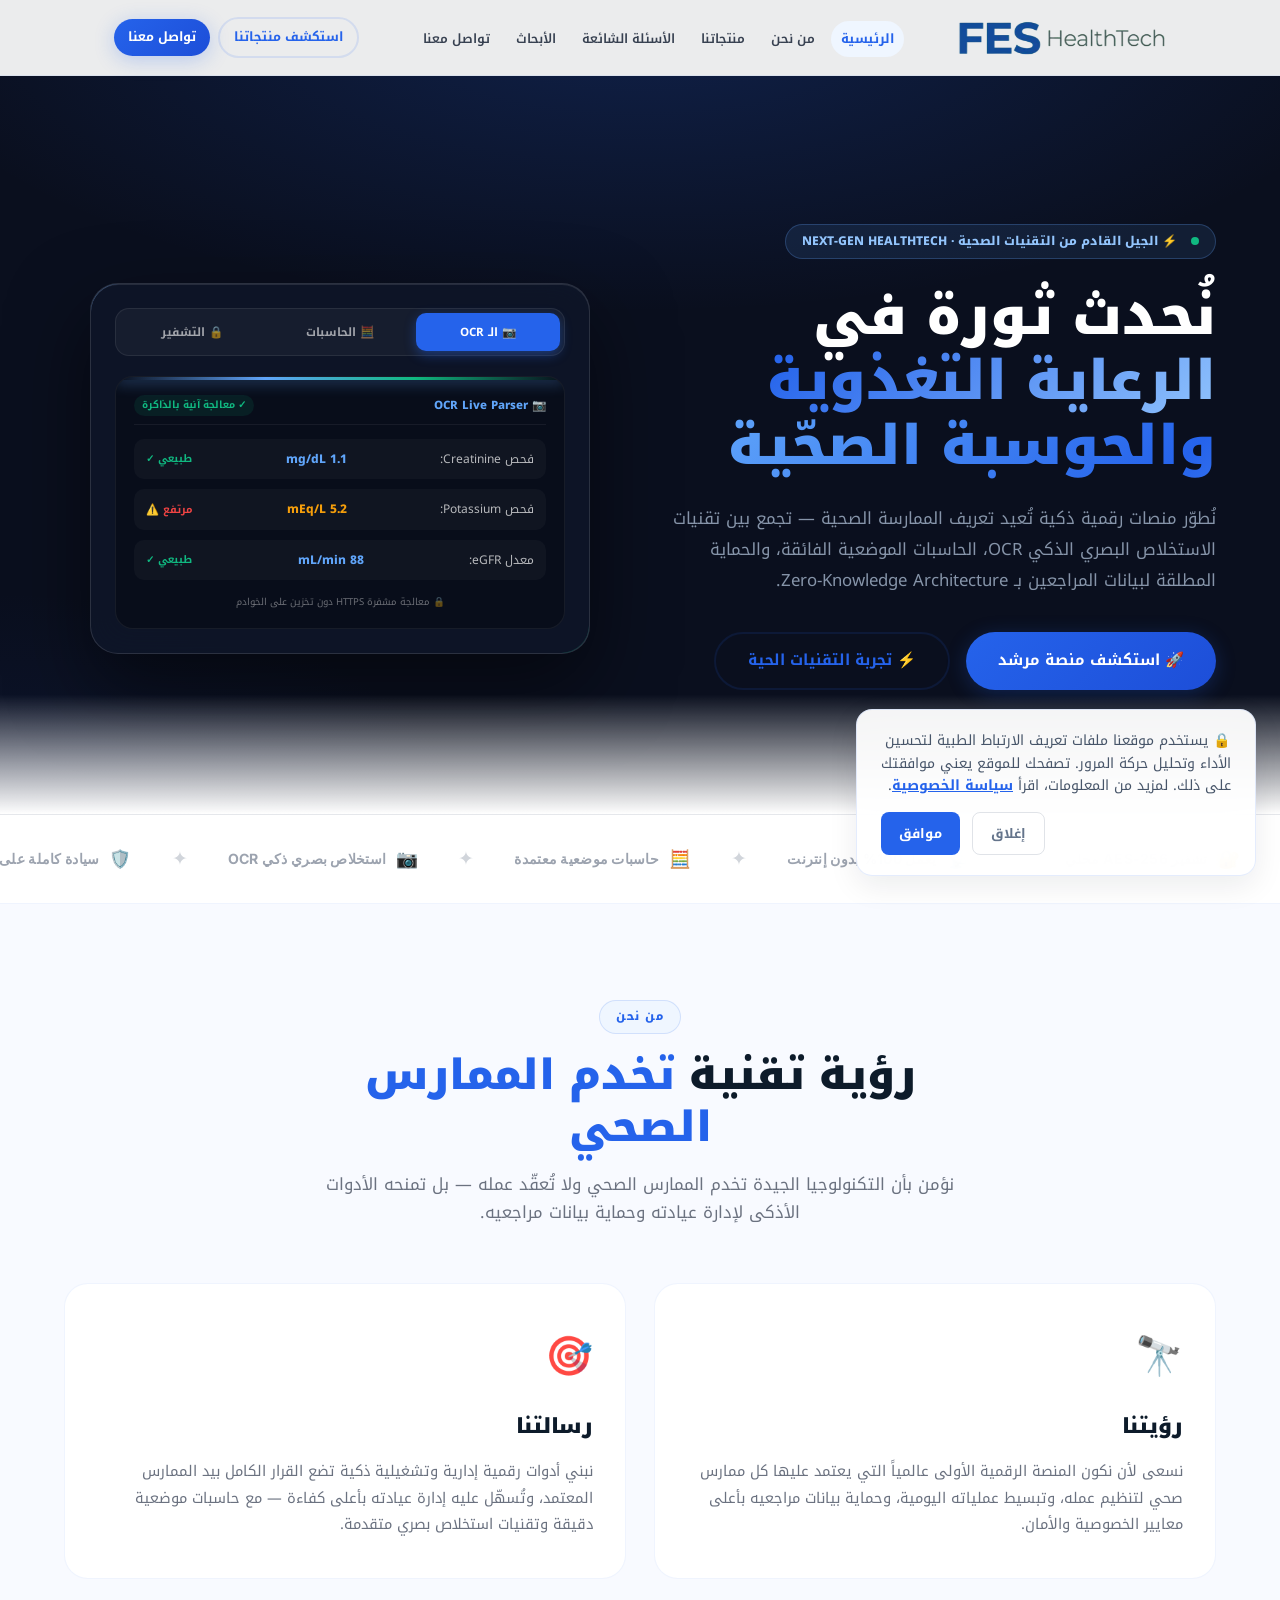
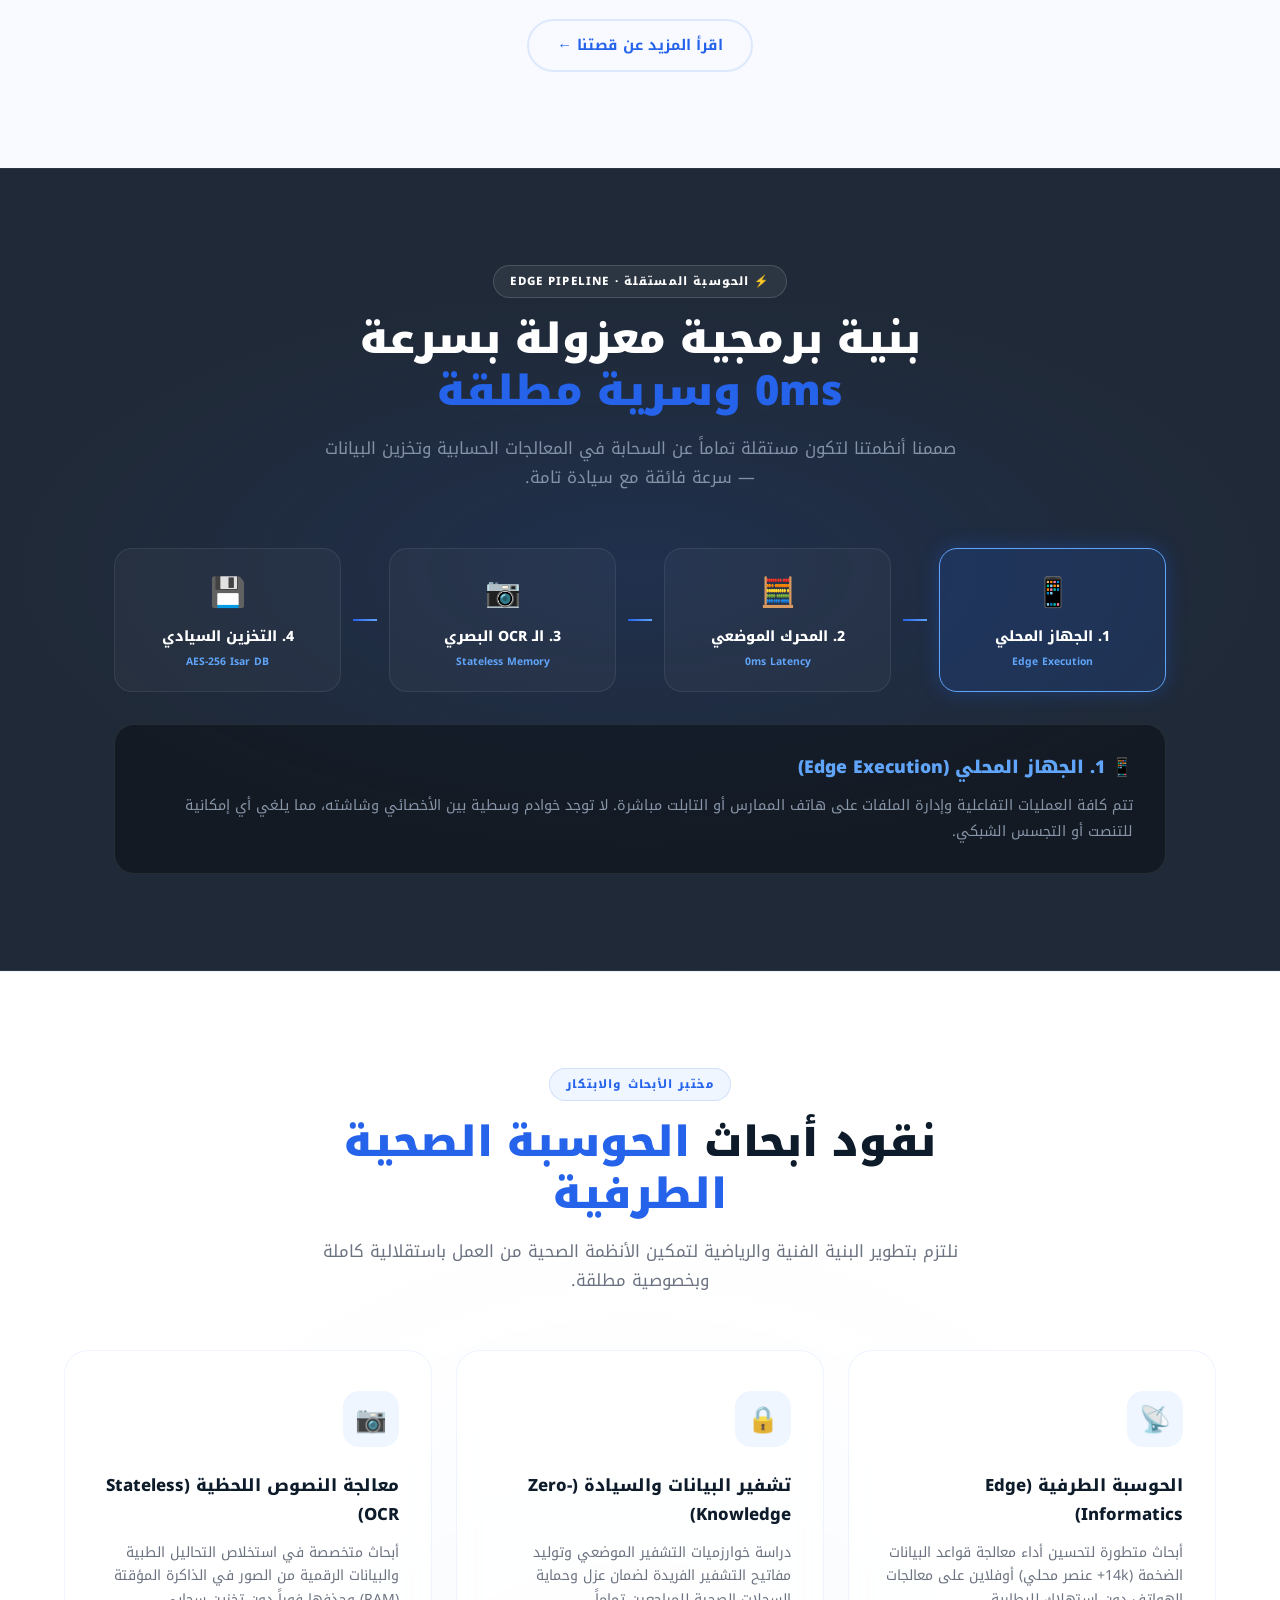
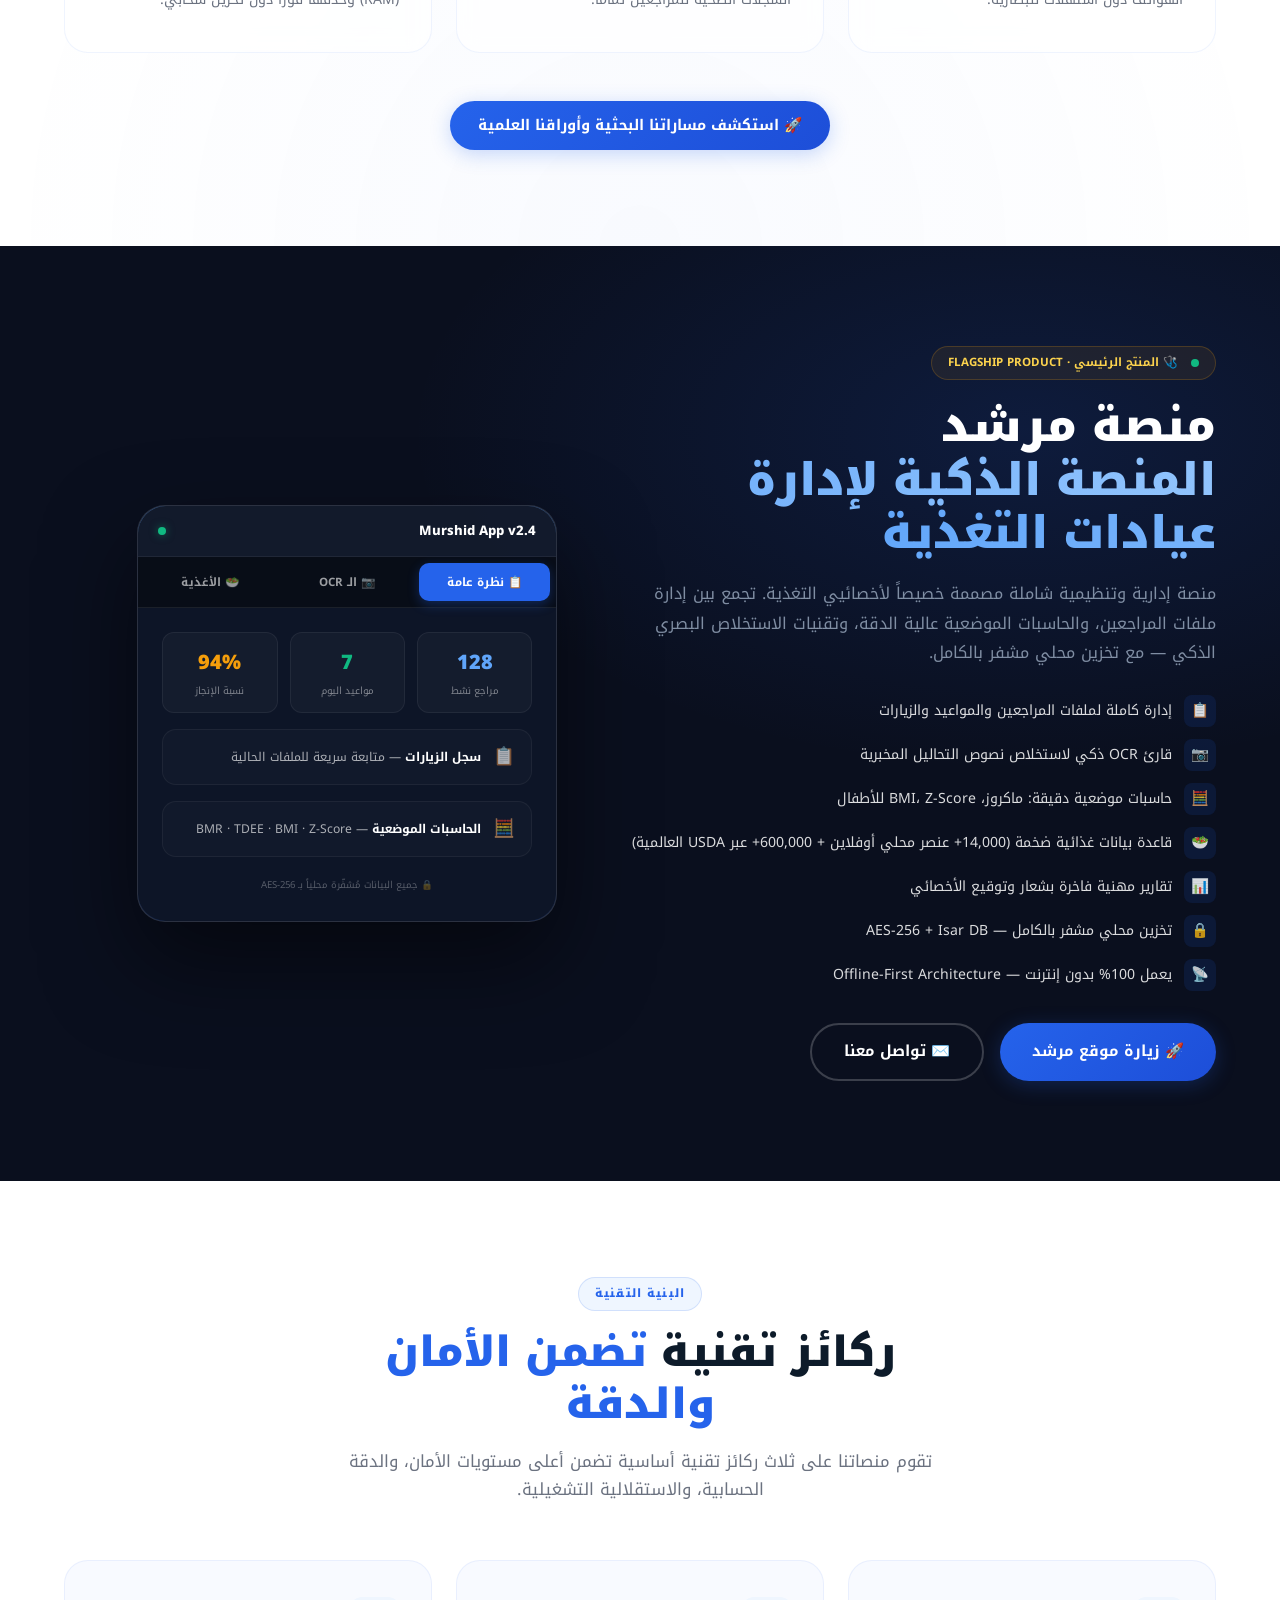
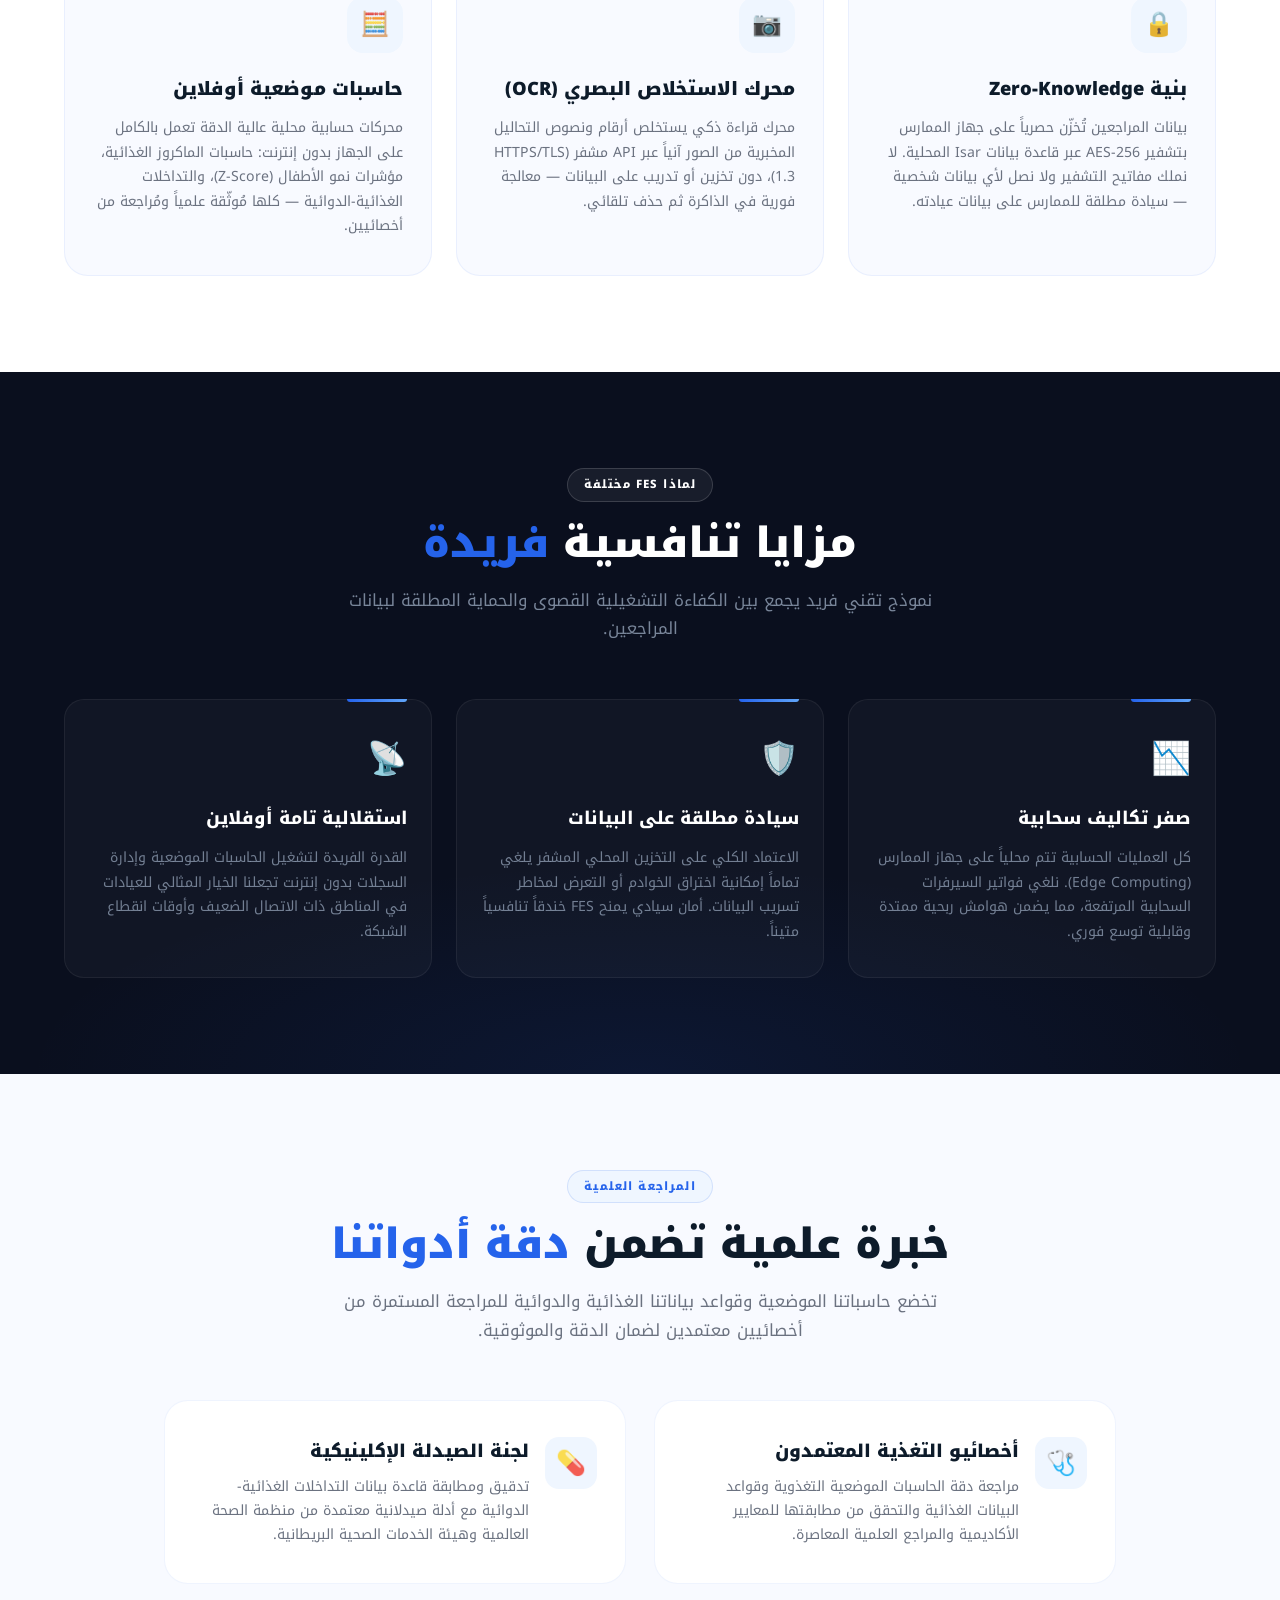
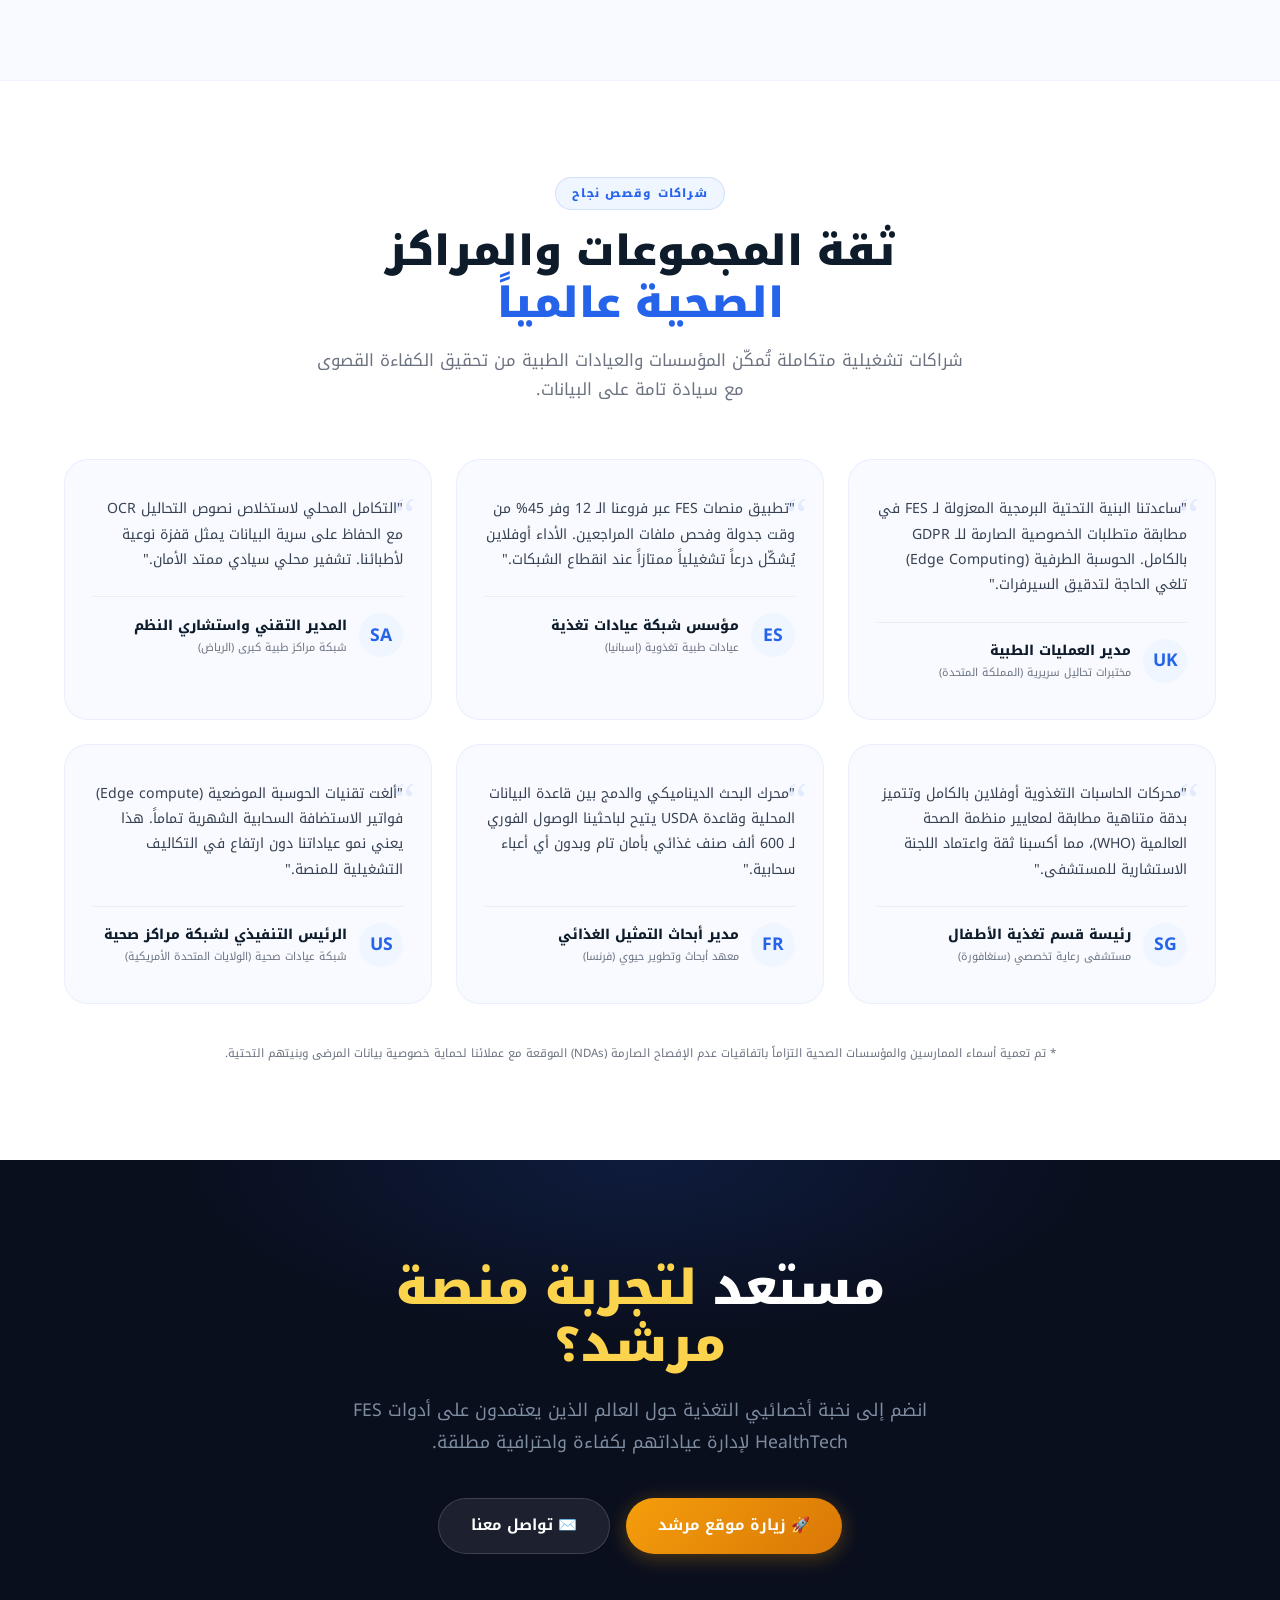
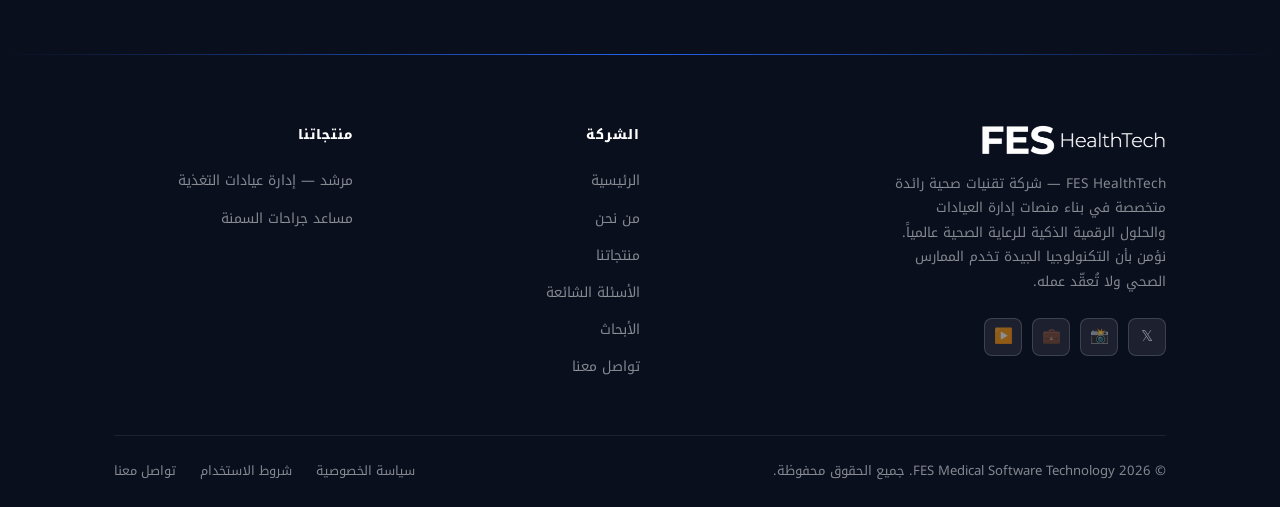
==== commit ba7681e1: "perf(pagespeed): correct heading hierarchy order in testimonials section to fix accessibility check" ====
--- a/index.html
+++ b/index.html
@@ -5,6 +5,7 @@
   <meta name="viewport" content="width=device-width, initial-scale=1.0, viewport-fit=cover" />
   <link rel="preconnect" href="https://fonts.googleapis.com" />
   <link rel="preconnect" href="https://fonts.gstatic.com" crossorigin />
+  <link href="https://fonts.googleapis.com/css2?family=Noto+Kufi+Arabic:wght@300;400;500;600;700;800;900&family=Inter:wght@300;400;500;600;700;800;900&family=Syne:wght@700;800&display=swap" rel="stylesheet" />
   <meta name="description" content="FES HealthTech — شركة تقنيات صحية رائدة متخصصة في بناء منصات إدارة العيادات والحلول الرقمية الذكية للممارسين الصحيين." />
   <meta name="keywords" content="FES HealthTech, تقنيات صحية, إدارة العيادات, مرشد, أخصائيي التغذية, حاسبات تغذوية, OCR طبي, تطبيق تغذية" />
   <meta property="og:title" content="FES HealthTech | نبني التقنيات الصحية الذكية" />
@@ -470,7 +471,7 @@
     .c-inspector-content.active {
       display: block;
     }
-    .c-inspector-content h4 {
+    .c-inspector-content h3 {
       font-size: 1.1rem;
       font-weight: 900;
       color: #60A5FA;
@@ -1046,7 +1047,7 @@
       color: var(--primary);
       font-weight: 700;
     }
-    .c-testi-meta h4 {
+    .c-testi-meta h3 {
       font-size: 0.85rem;
       font-weight: 800;
       color: var(--text-dark);
@@ -1470,19 +1471,19 @@
       <!-- Node Detail Inspector Box -->
       <div class="c-pipe-inspector">
         <div class="c-inspector-content active" id="node-1-desc">
-          <h4>📱 1. الجهاز المحلي (Edge Execution)</h4>
+          <h3>📱 1. الجهاز المحلي (Edge Execution)</h3>
           <p>تتم كافة العمليات التفاعلية وإدارة الملفات على هاتف الممارس أو التابلت مباشرة. لا توجد خوادم وسطية بين الأخصائي وشاشته، مما يلغي أي إمكانية للتنصت أو التجسس الشبكي.</p>
         </div>
         <div class="c-inspector-content" id="node-2-desc">
-          <h4>🧮 2. المحرك الموضعي أوفلاين (0ms Latency)</h4>
+          <h3>🧮 2. المحرك الموضعي أوفلاين (0ms Latency)</h3>
           <p>محرك البرمجة الرياضية والحاسبات التغذوية (BMI, BMR, TDEE, Z-Score) مكتوب بـ Dart/Flutter Native ومدمج في التطبيق، مما يعطي أداءً فورياً بـ 0 ميلي ثانية حتى بدون إنترنت.</p>
         </div>
         <div class="c-inspector-content" id="node-3-desc">
-          <h4>📷 3. محرك الـ OCR البصري آني الذاكرة (Stateless Memory)</h4>
+          <h3>📷 3. محرك الـ OCR البصري آني الذاكرة (Stateless Memory)</h3>
           <p>عند التقاط صور التحاليل، تُرسل الصورة عبر قنوات HTTPS مشفرة لخدمة المعالجة البصرية، وتُفرّغ الصورة فوراً من الذاكرة دون الاحتفاظ بأي سجلات أو التدريب عليها.</p>
         </div>
         <div class="c-inspector-content" id="node-4-desc">
-          <h4>💾 4. التخزين السيادي المشفر (AES-256 Isar DB)</h4>
+          <h3>💾 4. التخزين السيادي المشفر (AES-256 Isar DB)</h3>
           <p>قاعدة البيانات المحلية Isar تُشفر مفتاحياً بـ AES-256 وتُحفظ على الذاكرة الداخلية لجهازك فقط. أنت وحدك من يملك مفتاح الفك، ولا تستطيع الشركة نفسها الاطلاع عليها.</p>
         </div>
       </div>
@@ -1806,7 +1807,7 @@
         <div class="c-testi-author">
           <div class="c-testi-avatar">UK</div>
           <div class="c-testi-meta">
-            <h4>مدير العمليات الطبية</h4>
+            <h3>مدير العمليات الطبية</h3>
             <span>مختبرات تحاليل سريرية (المملكة المتحدة)</span>
           </div>
         </div>
@@ -1819,7 +1820,7 @@
         <div class="c-testi-author">
           <div class="c-testi-avatar">ES</div>
           <div class="c-testi-meta">
-            <h4>مؤسس شبكة عيادات تغذية</h4>
+            <h3>مؤسس شبكة عيادات تغذية</h3>
             <span>عيادات طبية تغذوية (إسبانيا)</span>
           </div>
         </div>
@@ -1832,7 +1833,7 @@
         <div class="c-testi-author">
           <div class="c-testi-avatar">SA</div>
           <div class="c-testi-meta">
-            <h4>المدير التقني واستشاري النظم</h4>
+            <h3>المدير التقني واستشاري النظم</h3>
             <span>شبكة مراكز طبية كبرى (الرياض)</span>
           </div>
         </div>
@@ -1845,7 +1846,7 @@
         <div class="c-testi-author">
           <div class="c-testi-avatar">SG</div>
           <div class="c-testi-meta">
-            <h4>رئيسة قسم تغذية الأطفال</h4>
+            <h3>رئيسة قسم تغذية الأطفال</h3>
             <span>مستشفى رعاية تخصصي (سنغافورة)</span>
           </div>
         </div>
@@ -1858,7 +1859,7 @@
         <div class="c-testi-author">
           <div class="c-testi-avatar">FR</div>
           <div class="c-testi-meta">
-            <h4>مدير أبحاث التمثيل الغذائي</h4>
+            <h3>مدير أبحاث التمثيل الغذائي</h3>
             <span>معهد أبحاث وتطوير حيوي (فرنسا)</span>
           </div>
         </div>
@@ -1871,7 +1872,7 @@
         <div class="c-testi-author">
           <div class="c-testi-avatar">US</div>
           <div class="c-testi-meta">
-            <h4>الرئيس التنفيذي لشبكة مراكز صحية</h4>
+            <h3>الرئيس التنفيذي لشبكة مراكز صحية</h3>
             <span>شبكة عيادات صحية (الولايات المتحدة الأمريكية)</span>
           </div>
         </div>
--- a/style.css
+++ b/style.css
@@ -2,8 +2,6 @@
    FES HealthTech — Landing Page CSS
    Clinical Luxury Design System v2.0
    ============================================ */
-
-@import url('https://fonts.googleapis.com/css2?family=Noto+Kufi+Arabic:wght@300;400;500;600;700;800;900&family=Inter:wght@300;400;500;600;700;800;900&family=Syne:wght@700;800&display=swap');
 
 /* ══════════════════════════════════════
    CSS VARIABLES — DESIGN TOKENS
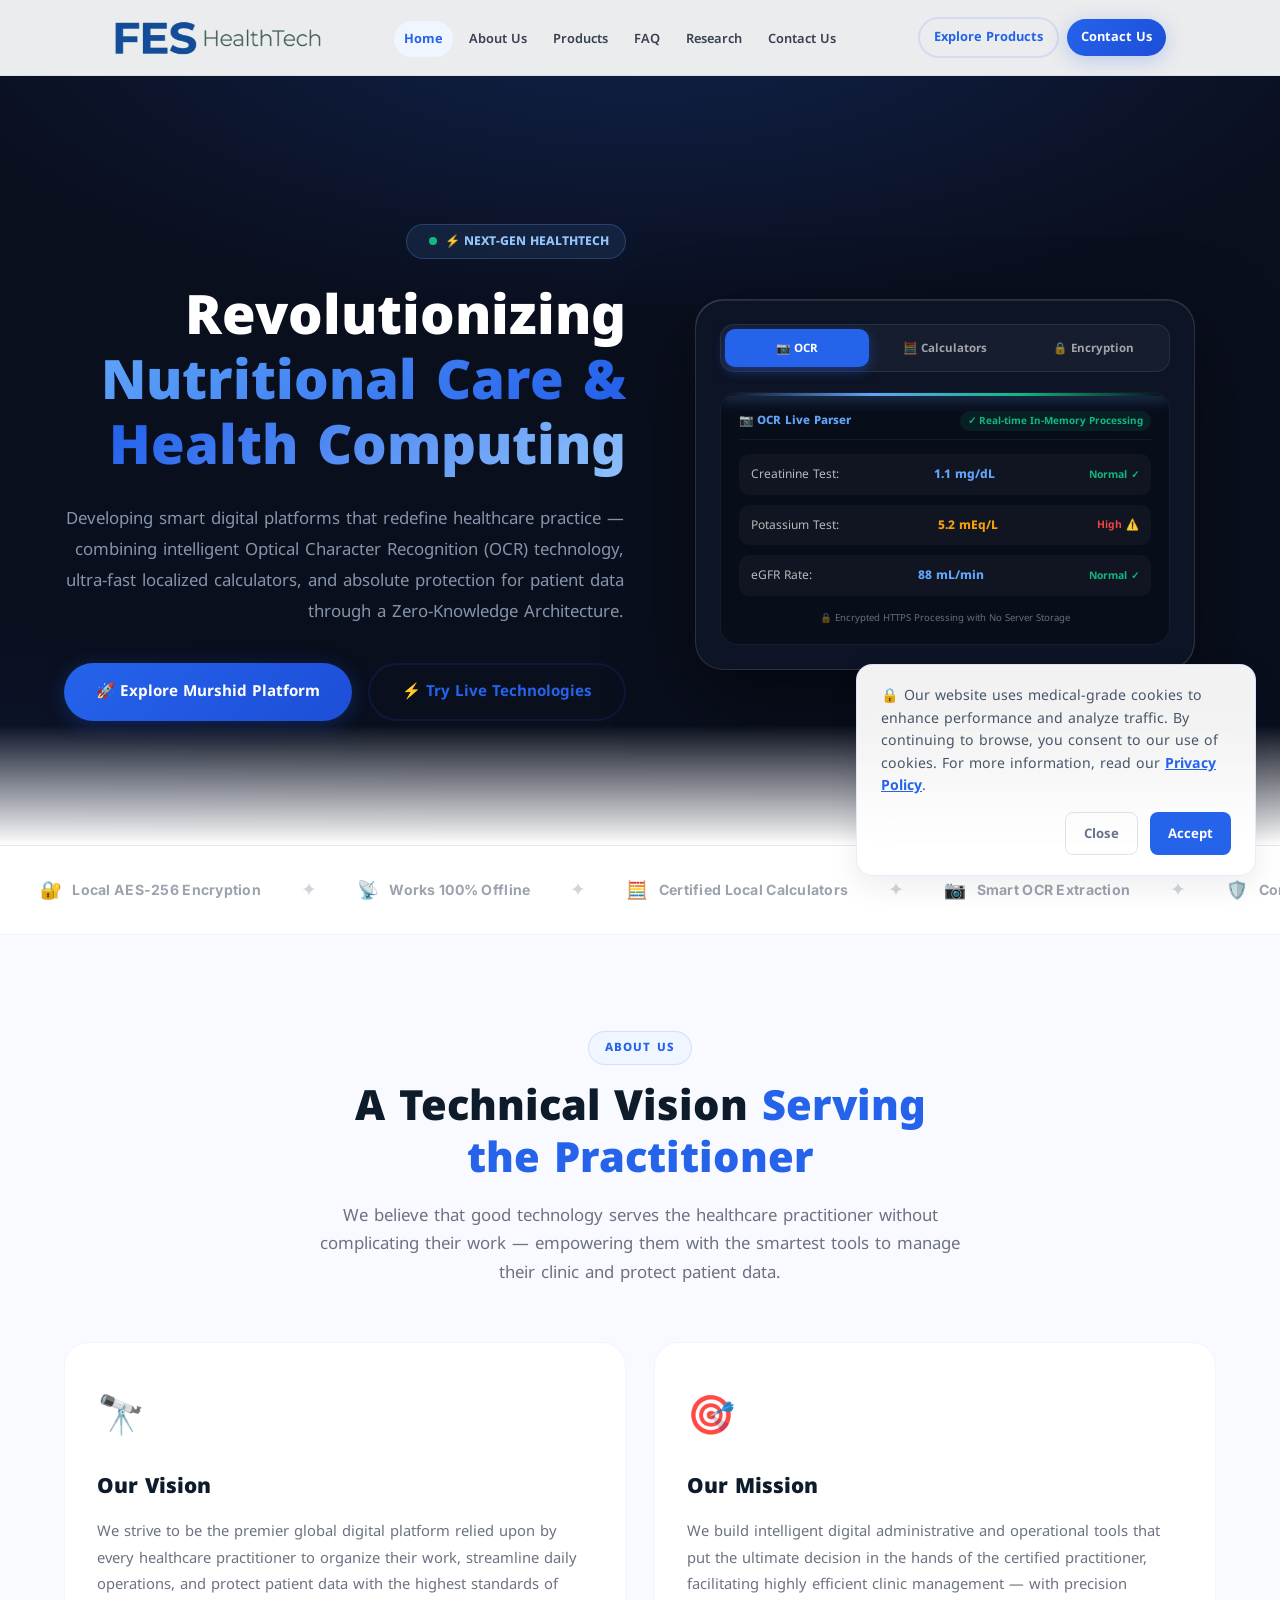
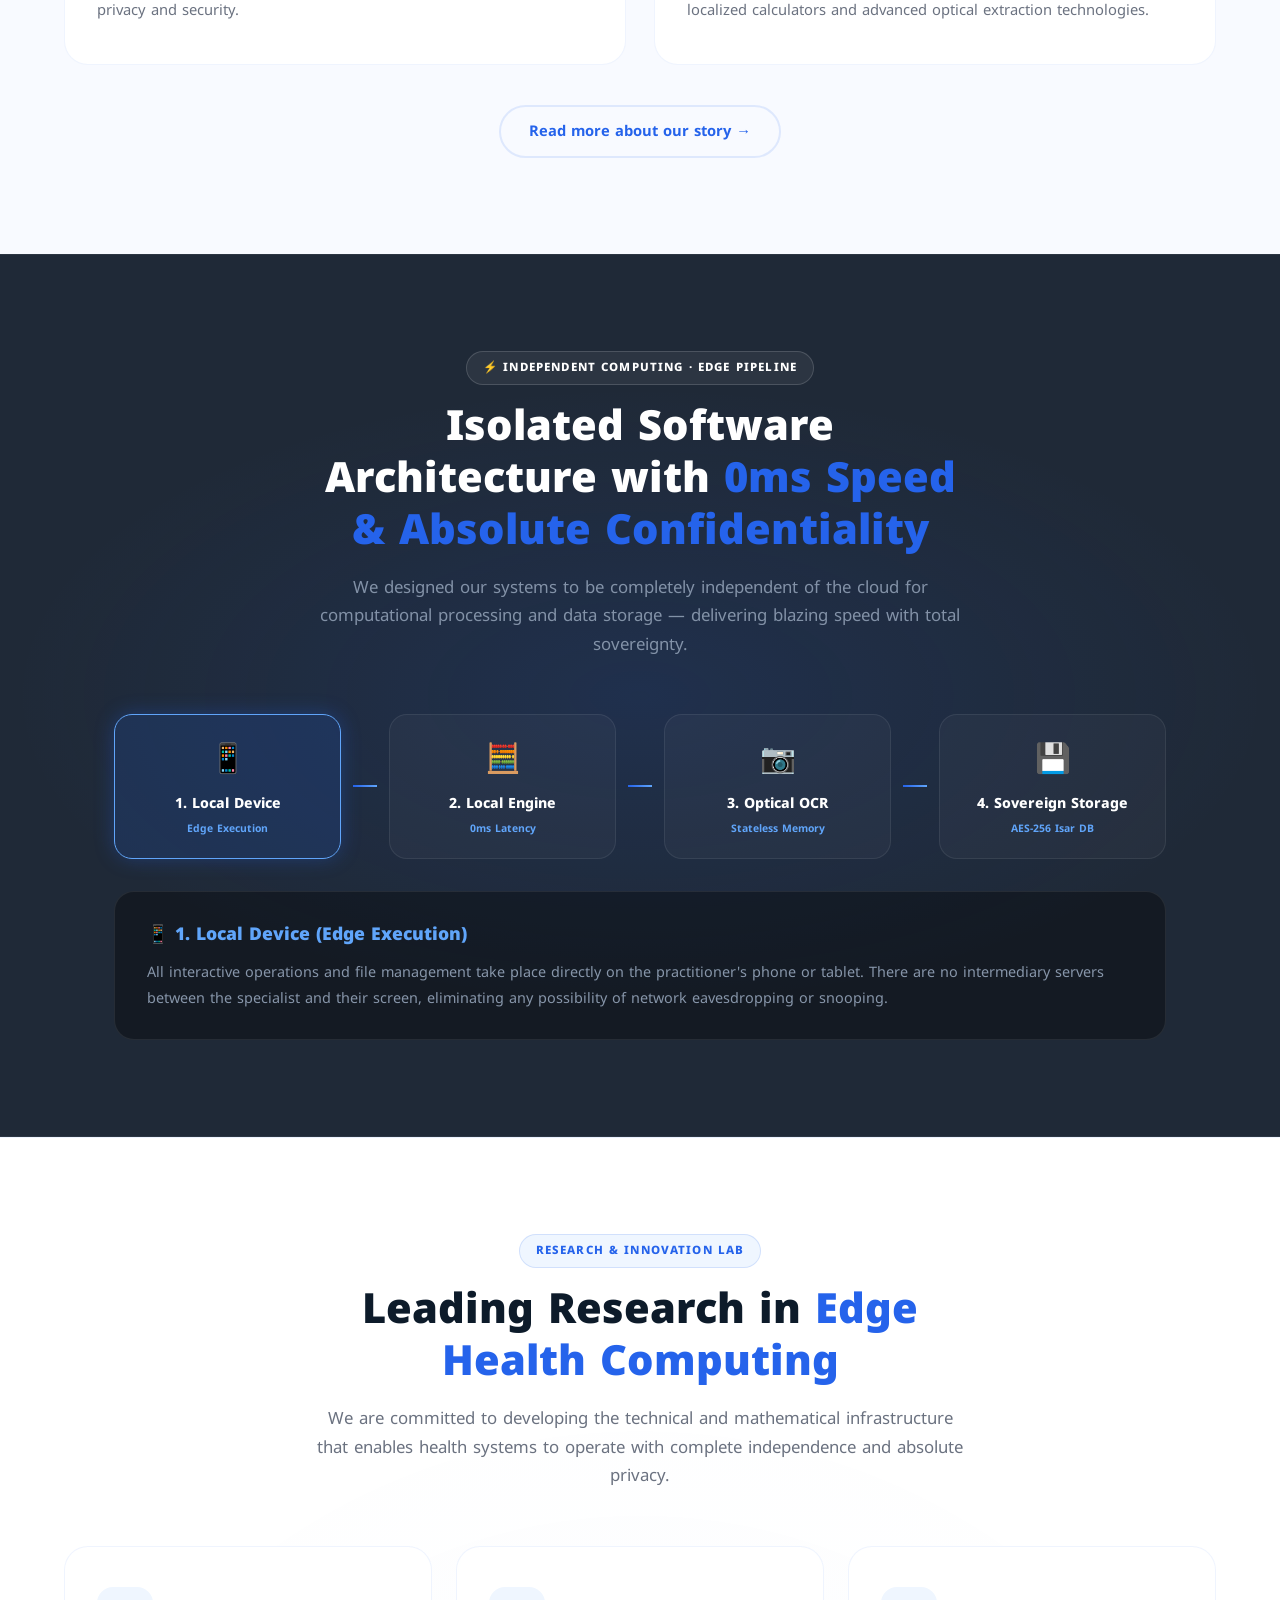
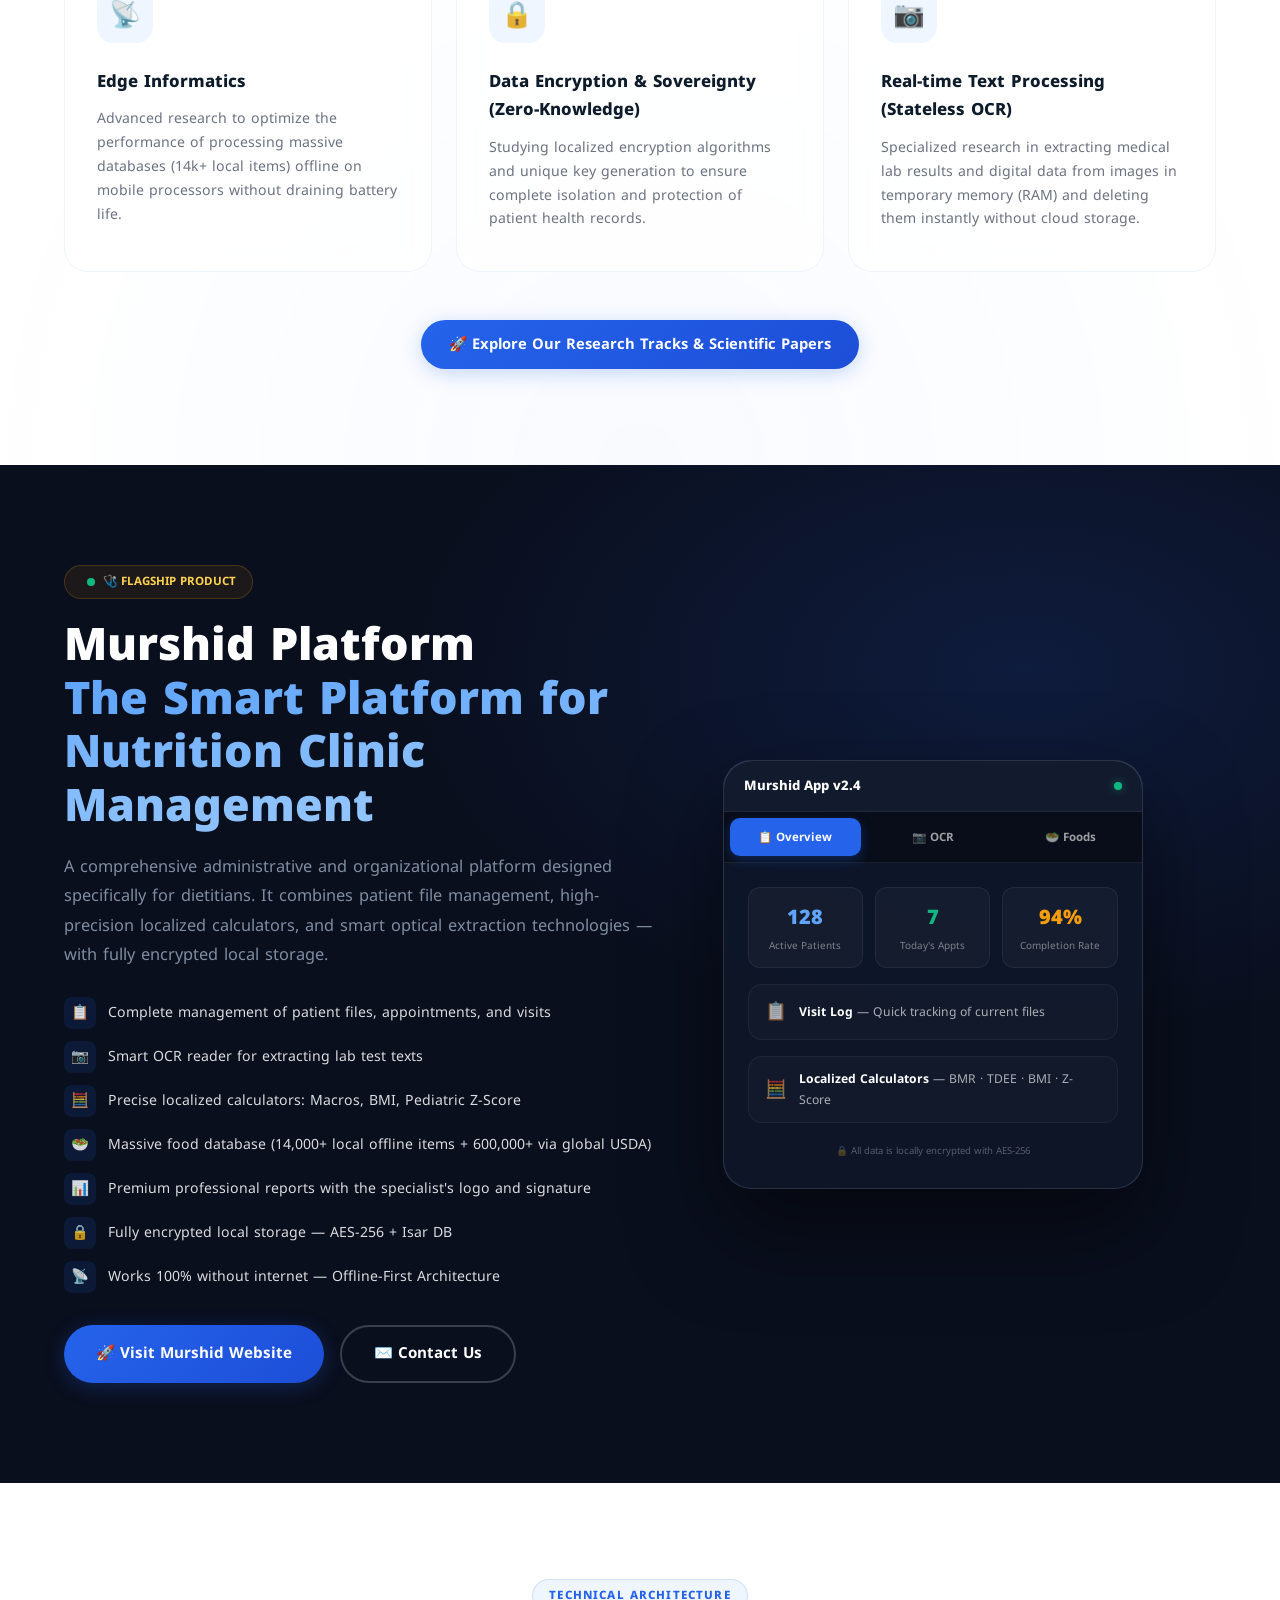
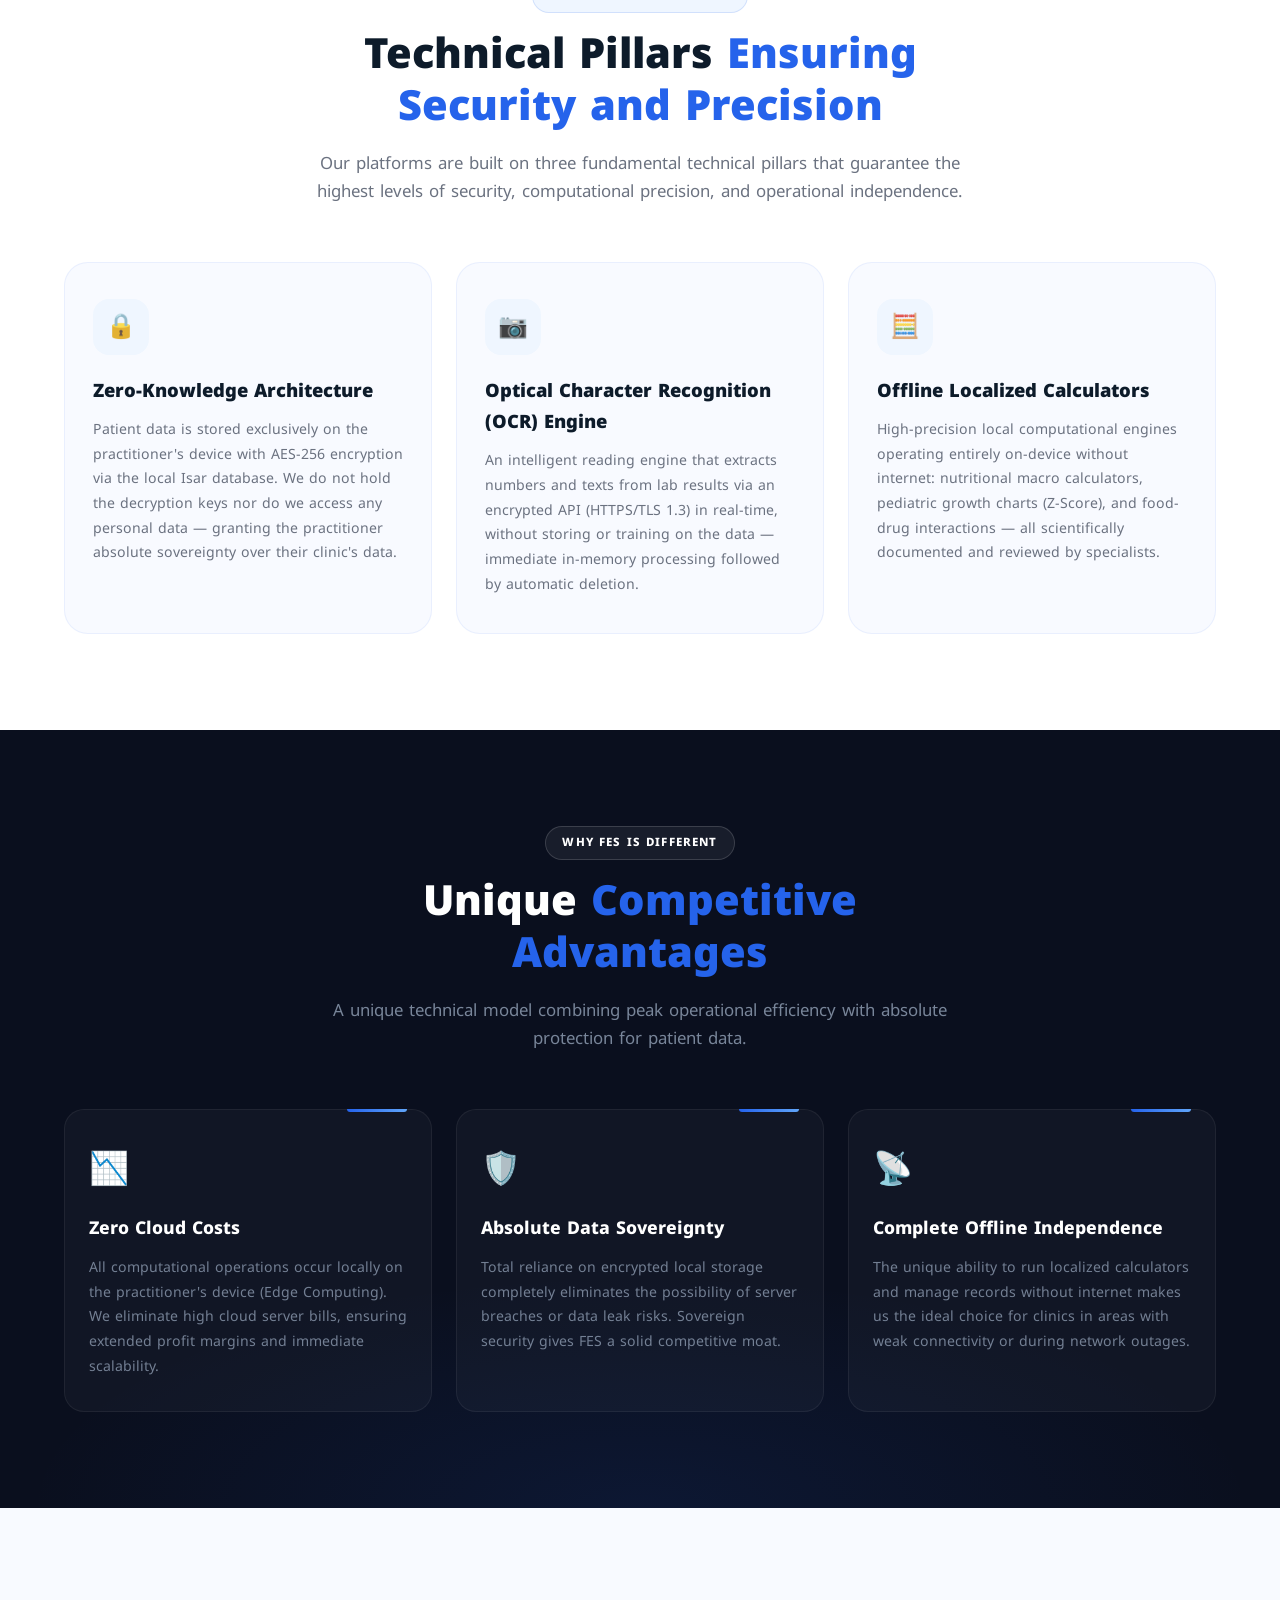
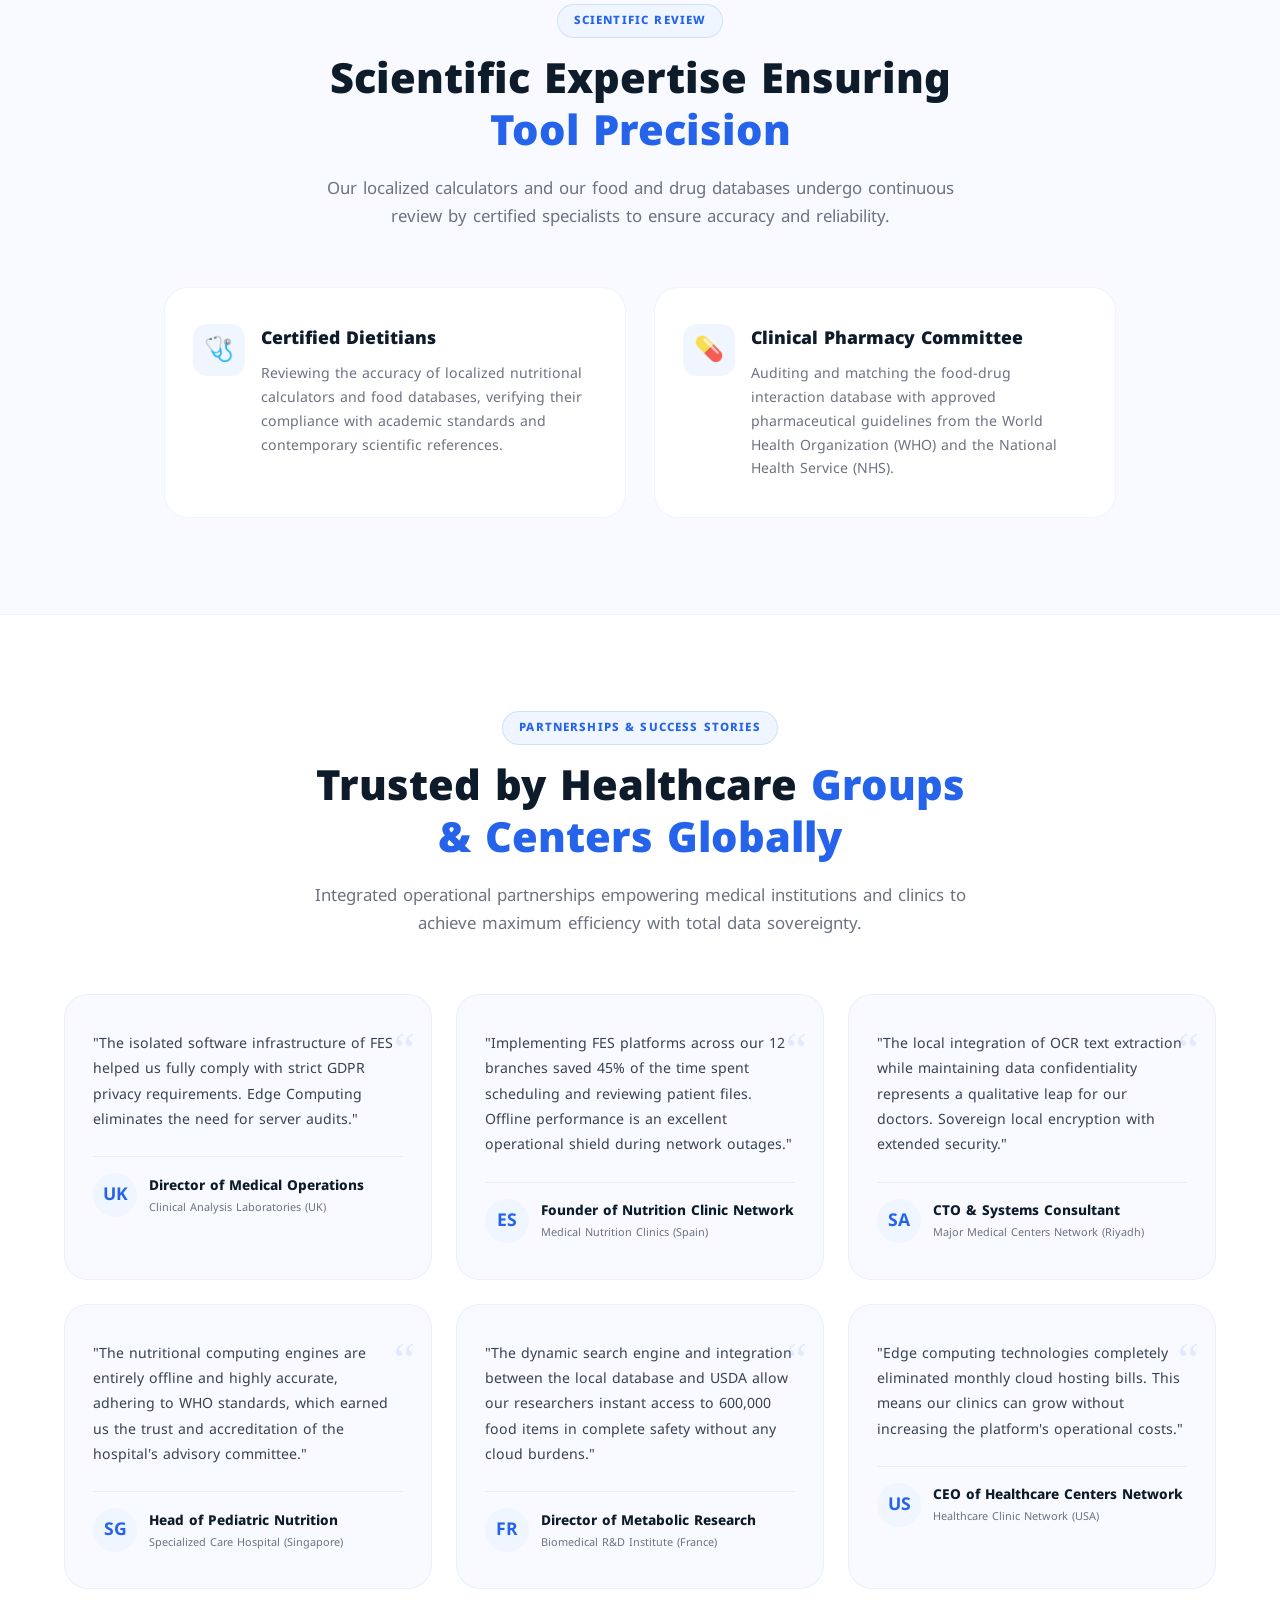
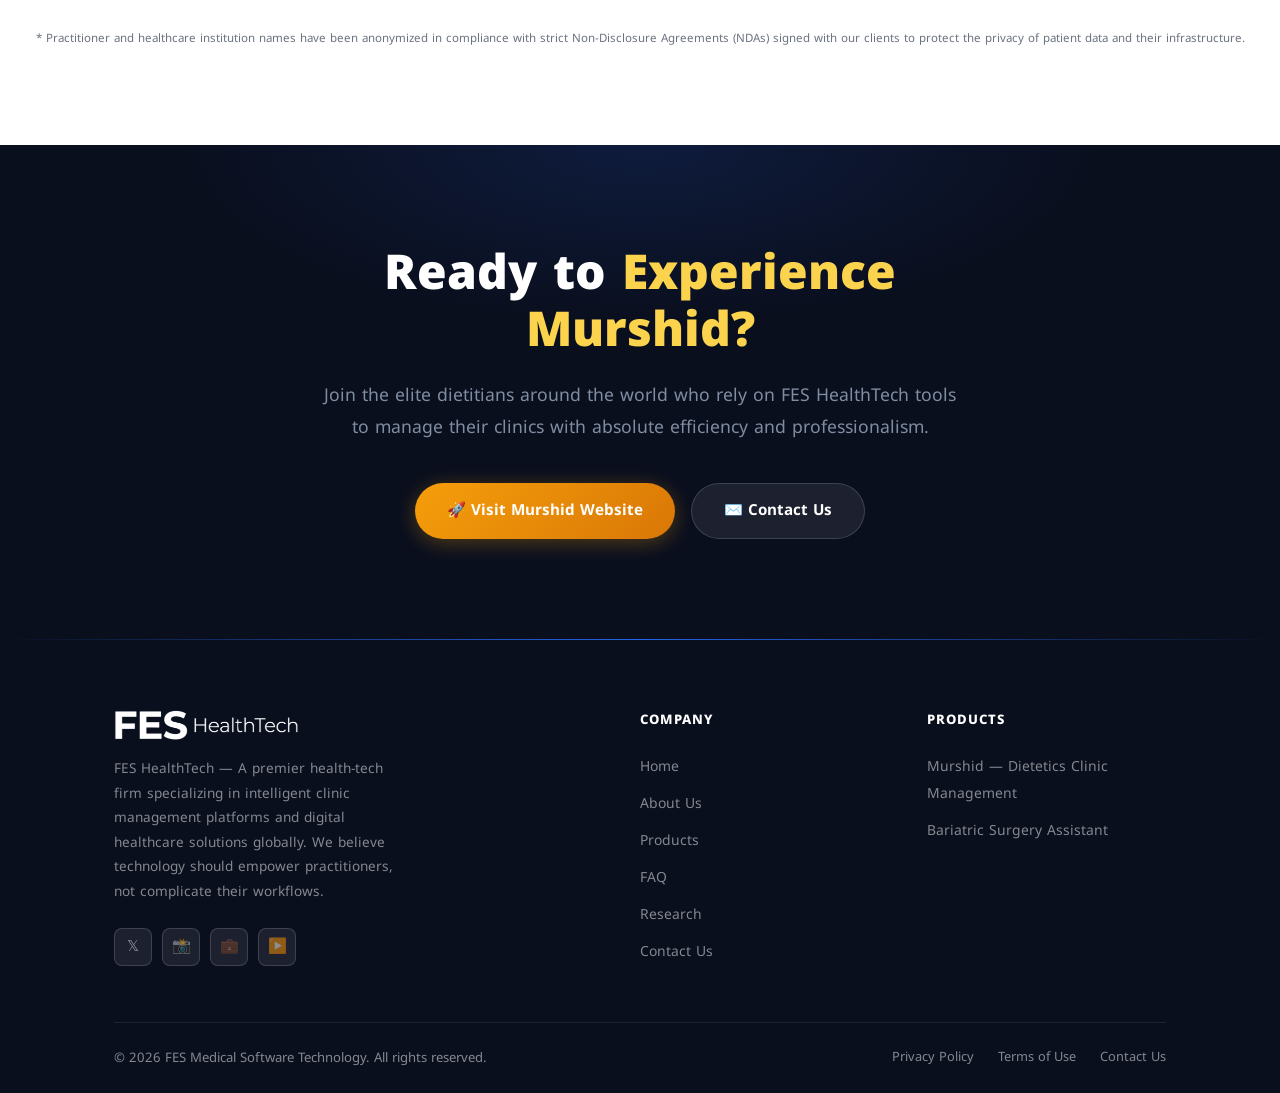
==== commit 6b74c77c: "Translate index.html to English (LTR)" ====
--- a/index.html
+++ b/index.html
@@ -1,18 +1,30 @@
 <!DOCTYPE html>
-<html lang="ar" dir="rtl">
+<html lang="en" dir="ltr">
 <head>
   <meta charset="UTF-8" />
   <meta name="viewport" content="width=device-width, initial-scale=1.0, viewport-fit=cover" />
   <link rel="preconnect" href="https://fonts.googleapis.com" />
   <link rel="preconnect" href="https://fonts.gstatic.com" crossorigin />
-  <link href="https://fonts.googleapis.com/css2?family=Noto+Kufi+Arabic:wght@300;400;500;600;700;800;900&family=Inter:wght@300;400;500;600;700;800;900&family=Syne:wght@700;800&display=swap" rel="stylesheet" />
-  <meta name="description" content="FES HealthTech — شركة تقنيات صحية رائدة متخصصة في بناء منصات إدارة العيادات والحلول الرقمية الذكية للممارسين الصحيين." />
-  <meta name="keywords" content="FES HealthTech, تقنيات صحية, إدارة العيادات, مرشد, أخصائيي التغذية, حاسبات تغذوية, OCR طبي, تطبيق تغذية" />
-  <meta property="og:title" content="FES HealthTech | نبني التقنيات الصحية الذكية" />
-  <meta property="og:description" content="منصات إدارية وتشغيلية ذكية للممارسين الصحيين — حاسبات موضعية عالية الدقة وتقنيات استخلاص بصري ذكي" />
+  <link rel="preload" href="https://fonts.googleapis.com/css2?family=Noto+Kufi+Arabic:wght@300;400;500;600;700;800;900&family=Inter:wght@300;400;500;600;700;800;900&family=Syne:wght@700;800&display=swap" as="style" onload="this.onload=null;this.rel='stylesheet'" />
+  <noscript>
+    <link href="https://fonts.googleapis.com/css2?family=Noto+Kufi+Arabic:wght@300;400;500;600;700;800;900&family=Inter:wght@300;400;500;600;700;800;900&family=Syne:wght@700;800&display=swap" rel="stylesheet" />
+  </noscript>
+  <meta name="description" content="FES HealthTech — A leading health technology company specializing in building clinic management platforms and smart digital solutions for healthcare practitioners." />
+  <meta name="keywords" content="FES HealthTech, health tech, clinic management, Murshid, dietitians, nutritional calculators, medical OCR, nutrition app" />
+  <meta property="og:title" content="FES HealthTech | Building Smart Health Technologies" />
+  <meta property="og:description" content="Intelligent administrative and operational platforms for healthcare practitioners — high-precision localized calculators and smart optical extraction technologies." />
   <meta property="og:type" content="website" />
   <meta property="og:url" content="https://feshealthtech.com" />
-  <title>FES HealthTech | نبني التقنيات الصحية الذكية</title>
+  <meta property="og:site_name" content="FES HealthTech" />
+  <meta property="og:image" content="https://feshealthtech.com/assets/og-preview.jpg" />
+  <meta property="og:image:width" content="1200" />
+  <meta property="og:image:height" content="630" />
+  
+  <meta name="twitter:card" content="summary_large_image" />
+  <meta name="twitter:title" content="FES HealthTech | Building Smart Health Technologies" />
+  <meta name="twitter:description" content="Intelligent administrative and operational platforms for healthcare practitioners — high-precision localized calculators and smart optical extraction technologies." />
+  <meta name="twitter:image" content="https://feshealthtech.com/assets/og-preview.jpg" />
+  <title>FES HealthTech | Building Smart Health Technologies</title>
   <link rel="stylesheet" href="style.css" />
   <link rel="icon" type="image/webp" href="assets/favicon.webp" />
 
@@ -23,7 +35,7 @@
     "name": "FES HealthTech",
     "url": "https://feshealthtech.com",
     "logo": "https://feshealthtech.com/assets/logo.webp",
-    "description": "شركة تقنيات صحية رائدة متخصصة في بناء منصات إدارة العيادات والحلول الرقمية الذكية للممارسين الصحيين",
+    "description": "A leading health technology company specializing in building clinic management platforms and smart digital solutions for healthcare practitioners",
     "foundingDate": "2024"
   }
   </script>
@@ -163,6 +175,7 @@
       padding: 1px;
       background: linear-gradient(135deg, rgba(96,165,250,0.4), transparent 40%, transparent 60%, rgba(16,185,129,0.3));
       -webkit-mask: linear-gradient(#fff 0 0) content-box, linear-gradient(#fff 0 0);
+      mask: linear-gradient(#fff 0 0) content-box, linear-gradient(#fff 0 0);
       -webkit-mask-composite: xor;
       mask-composite: exclude;
       pointer-events: none;
@@ -278,6 +291,9 @@
     .c-enc-step.encrypted code { color: #10B981; }
     .c-enc-arrow { text-align: center; color: #F59E0B; font-size: 0.65rem; font-weight: 700; }
     .c-enc-footer { text-align: center; font-size: 0.65rem; color: #10B981; font-weight: 700; margin-top: 12px; }
+    .c-hero-card-header {
+      display: flex;
+      align-items: center;
       gap: 12px;
       margin-bottom: 32px;
       padding-bottom: 20px;
@@ -631,6 +647,7 @@
       padding: 1px;
       background: linear-gradient(180deg, rgba(96,165,250,0.4), transparent 50%, transparent 80%, rgba(37,99,235,0.2));
       -webkit-mask: linear-gradient(#fff 0 0) content-box, linear-gradient(#fff 0 0);
+      mask: linear-gradient(#fff 0 0) content-box, linear-gradient(#fff 0 0);
       -webkit-mask-composite: xor;
       mask-composite: exclude;
       pointer-events: none;
@@ -1252,25 +1269,25 @@
   <!-- ══════════════════════════════════════
        1. HERO SECTION
   ══════════════════════════════════════ -->
-  <section class="c-hero" id="hero" aria-label="الرئيسية">
+  <section class="c-hero" id="hero" aria-label="Home">
     <div id="heroParticles" class="hero-particles"></div>
     <div class="c-hero-grid">
 
       <div class="c-hero-text reveal">
         <div class="c-hero-badge">
           <span class="c-pulse-dot"></span>
-          ⚡ الجيل القادم من التقنيات الصحية · NEXT-GEN HEALTHTECH
+          ⚡ NEXT-GEN HEALTHTECH
         </div>
         <h1 class="c-hero-title">
-          نُحدث ثورة في<br>
-          <span>الرعاية التغذوية والحوسبة الصحّية</span>
+          Revolutionizing<br>
+          <span>Nutritional Care & Health Computing</span>
         </h1>
         <p class="c-hero-sub">
-          نُطوّر منصات رقمية ذكية تُعيد تعريف الممارسة الصحية — تجمع بين تقنيات الاستخلاص البصري الذكي OCR، الحاسبات الموضعية الفائقة، والحماية المطلقة لبيانات المراجعين بـ Zero-Knowledge Architecture.
+          Developing smart digital platforms that redefine healthcare practice — combining intelligent Optical Character Recognition (OCR) technology, ultra-fast localized calculators, and absolute protection for patient data through a Zero-Knowledge Architecture.
         </p>
         <div class="c-hero-actions">
-          <a href="#flagship" class="btn btn-primary btn-lg">🚀 استكشف منصة مرشد</a>
-          <a href="#platform" class="btn btn-outline btn-lg">⚡ تجربة التقنيات الحية</a>
+          <a href="#flagship" class="btn btn-primary btn-lg">🚀 Explore Murshid Platform</a>
+          <a href="#platform" class="btn btn-outline btn-lg">⚡ Try Live Technologies</a>
         </div>
       </div>
 
@@ -1280,9 +1297,9 @@
           
           <!-- Widget Header / Tab Switchers -->
           <div class="c-demo-nav">
-            <button class="c-demo-tab active" data-tab="demo-ocr">📷 الـ OCR</button>
-            <button class="c-demo-tab" data-tab="demo-calc">🧮 الحاسبات</button>
-            <button class="c-demo-tab" data-tab="demo-enc">🔒 التشفير</button>
+            <button class="c-demo-tab active" data-tab="demo-ocr">📷 OCR</button>
+            <button class="c-demo-tab" data-tab="demo-calc">🧮 Calculators</button>
+            <button class="c-demo-tab" data-tab="demo-enc">🔒 Encryption</button>
           </div>
 
           <div class="c-demo-content-wrap">
@@ -1293,27 +1310,27 @@
                 <div class="c-ocr-scan-bar"></div>
                 <div class="c-ocr-header">
                   <span class="c-ocr-badge">📷 OCR Live Parser</span>
-                  <span class="c-ocr-status">✓ معالجة آنية بالذاكرة</span>
+                  <span class="c-ocr-status">✓ Real-time In-Memory Processing</span>
                 </div>
                 <div class="c-ocr-data-grid">
                   <div class="c-ocr-row">
-                    <span class="c-ocr-label">فحص Creatinine:</span>
+                    <span class="c-ocr-label">Creatinine Test:</span>
                     <span class="c-ocr-val highlight">1.1 mg/dL</span>
-                    <span class="c-ocr-tag ok">طبيعي ✓</span>
+                    <span class="c-ocr-tag ok">Normal ✓</span>
                   </div>
                   <div class="c-ocr-row">
-                    <span class="c-ocr-label">فحص Potassium:</span>
+                    <span class="c-ocr-label">Potassium Test:</span>
                     <span class="c-ocr-val warning">5.2 mEq/L</span>
-                    <span class="c-ocr-tag alert">مرتفع ⚠️</span>
+                    <span class="c-ocr-tag alert">High ⚠️</span>
                   </div>
                   <div class="c-ocr-row">
-                    <span class="c-ocr-label">معدل eGFR:</span>
+                    <span class="c-ocr-label">eGFR Rate:</span>
                     <span class="c-ocr-val highlight">88 mL/min</span>
-                    <span class="c-ocr-tag ok">طبيعي ✓</span>
+                    <span class="c-ocr-tag ok">Normal ✓</span>
                   </div>
                 </div>
                 <div class="c-ocr-footer">
-                  <span>🔒 معالجة مشفرة HTTPS دون تخزين على الخوادم</span>
+                  <span>🔒 Encrypted HTTPS Processing with No Server Storage</span>
                 </div>
               </div>
             </div>
@@ -1323,24 +1340,24 @@
               <div class="c-calc-sim-box">
                 <div class="c-calc-header">
                   <span class="c-calc-badge">🧮 Precision Nutrition Engine</span>
-                  <span class="c-calc-status">⚡ 0ms أوفلاين</span>
+                  <span class="c-calc-status">⚡ 0ms Offline</span>
                 </div>
                 <div class="c-calc-metrics">
                   <div class="c-metric-card">
                     <span class="c-metric-num" id="demoBmrVal">1,650</span>
-                    <span class="c-metric-lbl">BMR (سعرة/يوم)</span>
+                    <span class="c-metric-lbl">BMR (kcal/day)</span>
                   </div>
                   <div class="c-metric-card">
                     <span class="c-metric-num" id="demoTdeeVal">2,268</span>
-                    <span class="c-metric-lbl">TDEE (سعرة/يوم)</span>
+                    <span class="c-metric-lbl">TDEE (kcal/day)</span>
                   </div>
                   <div class="c-metric-card">
                     <span class="c-metric-num" style="color:#10B981;">22.9</span>
-                    <span class="c-metric-lbl">BMI (طبيعي)</span>
+                    <span class="c-metric-lbl">BMI (Normal)</span>
                   </div>
                 </div>
                 <div class="c-calc-sliders">
-                  <div class="c-slider-lbl">الوزن التفاعلي (كجم): <strong id="weightValText">70 كجم</strong></div>
+                  <div class="c-slider-lbl">Interactive Weight (kg): <strong id="weightValText">70 kg</strong></div>
                   <input type="range" class="c-range-slider" id="demoWeightInput" min="40" max="140" value="70">
                 </div>
               </div>
@@ -1355,17 +1372,17 @@
                 </div>
                 <div class="c-enc-pipeline">
                   <div class="c-enc-step">
-                    <span class="c-enc-step-lbl">بيانات المراجع (المحلية):</span>
-                    <code>{ "name": "مراجع عيادة #48", "bmi": 22.9 }</code>
+                    <span class="c-enc-step-lbl">Patient Data (Local):</span>
+                    <code>{ "name": "Clinic Patient #48", "bmi": 22.9 }</code>
                   </div>
-                  <div class="c-enc-arrow">⬇️ تشفير مفتاحي محلي (Local Key)</div>
+                  <div class="c-enc-arrow">⬇️ Local Key Encryption</div>
                   <div class="c-enc-step encrypted">
-                    <span class="c-enc-step-lbl">البيانات المشفرة (على الجهاز):</span>
+                    <span class="c-enc-step-lbl">Encrypted Data (On-Device):</span>
                     <code>e8f9a2c4b7d1e0f3a5c8e2b4d9a1f7c3...</code>
                   </div>
                 </div>
                 <div class="c-enc-footer">
-                  ✓ لا يستطيع أحد قراءة البيانات سوى الأخصائي نفسه
+                  ✓ No one can read the data except the practitioner
                 </div>
               </div>
             </div>
@@ -1380,19 +1397,19 @@
   <!-- ══════════════════════════════════════
        2. TRUST STRIP (Marquee)
   ══════════════════════════════════════ -->
-  <section class="marquee-section c-trust" aria-label="مؤشرات الثقة">
+  <section class="marquee-section c-trust" aria-label="Trust Indicators">
     <div class="marquee-track" id="marqueeTrack">
-      <div class="marquee-item"><span class="mi-icon">🔐</span> تشفير AES-256 محلي</div>
+      <div class="marquee-item"><span class="mi-icon">🔐</span> Local AES-256 Encryption</div>
       <span class="marquee-sep">✦</span>
-      <div class="marquee-item"><span class="mi-icon">📡</span> يعمل 100% بدون إنترنت</div>
+      <div class="marquee-item"><span class="mi-icon">📡</span> Works 100% Offline</div>
       <span class="marquee-sep">✦</span>
-      <div class="marquee-item"><span class="mi-icon">🧮</span> حاسبات موضعية معتمدة</div>
+      <div class="marquee-item"><span class="mi-icon">🧮</span> Certified Local Calculators</div>
       <span class="marquee-sep">✦</span>
-      <div class="marquee-item"><span class="mi-icon">📷</span> استخلاص بصري ذكي OCR</div>
+      <div class="marquee-item"><span class="mi-icon">📷</span> Smart OCR Extraction</div>
       <span class="marquee-sep">✦</span>
-      <div class="marquee-item"><span class="mi-icon">🛡️</span> سيادة كاملة على البيانات</div>
+      <div class="marquee-item"><span class="mi-icon">🛡️</span> Complete Data Sovereignty</div>
       <span class="marquee-sep">✦</span>
-      <div class="marquee-item"><span class="mi-icon">⚡</span> أداء فائق وتجربة سلسة</div>
+      <div class="marquee-item"><span class="mi-icon">⚡</span> High Performance & Smooth Experience</div>
       <span class="marquee-sep">✦</span>
     </div>
   </section>
@@ -1400,42 +1417,42 @@
   <!-- ══════════════════════════════════════
        3. VISION & MISSION
   ══════════════════════════════════════ -->
-  <section class="c-vision" id="vision" aria-label="الرؤية والرسالة">
+  <section class="c-vision" id="vision" aria-label="Vision & Mission">
     <div class="c-sec-header">
-      <span class="c-sec-eyebrow">من نحن</span>
-      <h2 class="c-sec-title">رؤية تقنية <span>تخدم الممارس الصحي</span></h2>
-      <p class="c-sec-desc">نؤمن بأن التكنولوجيا الجيدة تخدم الممارس الصحي ولا تُعقّد عمله — بل تمنحه الأدوات الأذكى لإدارة عيادته وحماية بيانات مراجعيه.</p>
+      <span class="c-sec-eyebrow">About Us</span>
+      <h2 class="c-sec-title">A Technical Vision <span>Serving the Practitioner</span></h2>
+      <p class="c-sec-desc">We believe that good technology serves the healthcare practitioner without complicating their work — empowering them with the smartest tools to manage their clinic and protect patient data.</p>
     </div>
     <div class="c-vision-grid">
       <div class="c-vision-card reveal">
         <div class="c-vision-icon">🔭</div>
-        <h3 class="c-vision-title">رؤيتنا</h3>
+        <h3 class="c-vision-title">Our Vision</h3>
         <p class="c-vision-text">
-          نسعى لأن نكون المنصة الرقمية الأولى عالمياً التي يعتمد عليها كل ممارس صحي لتنظيم عمله، وتبسيط عملياته اليومية، وحماية بيانات مراجعيه بأعلى معايير الخصوصية والأمان.
+          We strive to be the premier global digital platform relied upon by every healthcare practitioner to organize their work, streamline daily operations, and protect patient data with the highest standards of privacy and security.
         </p>
       </div>
       <div class="c-vision-card reveal delay-1">
         <div class="c-vision-icon">🎯</div>
-        <h3 class="c-vision-title">رسالتنا</h3>
+        <h3 class="c-vision-title">Our Mission</h3>
         <p class="c-vision-text">
-          نبني أدوات رقمية إدارية وتشغيلية ذكية تضع القرار الكامل بيد الممارس المعتمد، وتُسهّل عليه إدارة عيادته بأعلى كفاءة — مع حاسبات موضعية دقيقة وتقنيات استخلاص بصري متقدمة.
+          We build intelligent digital administrative and operational tools that put the ultimate decision in the hands of the certified practitioner, facilitating highly efficient clinic management — with precision localized calculators and advanced optical extraction technologies.
         </p>
       </div>
     </div>
     <div style="text-align:center; margin-top:40px;">
-      <a href="pages/about.html" class="btn btn-outline">اقرأ المزيد عن قصتنا ←</a>
+      <a href="pages/about.html" class="btn btn-outline">Read more about our story →</a>
     </div>
   </section>
 
   <!-- ══════════════════════════════════════
        ENHANCEMENT #2: EDGE INFRASTRUCTURE PIPELINE
   ══════════════════════════════════════ -->
-  <section class="c-pipeline-section" id="pipeline" aria-label="البنية التحتية للحوسبة">
+  <section class="c-pipeline-section" id="pipeline" aria-label="Computing Infrastructure">
     <div class="c-sec-header">
-      <span class="c-sec-eyebrow" style="background:rgba(255,255,255,0.06);border-color:rgba(255,255,255,0.15);color:#fff;">⚡ الحوسبة المستقلة · EDGE PIPELINE</span>
-      <h2 class="c-sec-title" style="color:#fff;">بنية برمجية معزولة بسرعة <span>0ms وسرية مطلقة</span></h2>
+      <span class="c-sec-eyebrow" style="background:rgba(255,255,255,0.06);border-color:rgba(255,255,255,0.15);color:#fff;">⚡ INDEPENDENT COMPUTING · EDGE PIPELINE</span>
+      <h2 class="c-sec-title" style="color:#fff;">Isolated Software Architecture with <span>0ms Speed & Absolute Confidentiality</span></h2>
       <p class="c-sec-desc" style="color:rgba(148,163,184,0.85);">
-        صممنا أنظمتنا لتكون مستقلة تماماً عن السحابة في المعالجات الحسابية وتخزين البيانات — سرعة فائقة مع سيادة تامة.
+        We designed our systems to be completely independent of the cloud for computational processing and data storage — delivering blazing speed with total sovereignty.
       </p>
     </div>
 
@@ -1445,25 +1462,25 @@
       <div class="c-pipe-nodes">
         <div class="c-pipe-node active" data-node="node-1-desc">
           <span class="c-node-icon">📱</span>
-          <span class="c-node-title">1. الجهاز المحلي</span>
+          <span class="c-node-title">1. Local Device</span>
           <span class="c-node-sub">Edge Execution</span>
         </div>
         <div class="c-pipe-connector"></div>
         <div class="c-pipe-node" data-node="node-2-desc">
           <span class="c-node-icon">🧮</span>
-          <span class="c-node-title">2. المحرك الموضعي</span>
+          <span class="c-node-title">2. Local Engine</span>
           <span class="c-node-sub">0ms Latency</span>
         </div>
         <div class="c-pipe-connector"></div>
         <div class="c-pipe-node" data-node="node-3-desc">
           <span class="c-node-icon">📷</span>
-          <span class="c-node-title">3. الـ OCR البصري</span>
+          <span class="c-node-title">3. Optical OCR</span>
           <span class="c-node-sub">Stateless Memory</span>
         </div>
         <div class="c-pipe-connector"></div>
         <div class="c-pipe-node" data-node="node-4-desc">
           <span class="c-node-icon">💾</span>
-          <span class="c-node-title">4. التخزين السيادي</span>
+          <span class="c-node-title">4. Sovereign Storage</span>
           <span class="c-node-sub">AES-256 Isar DB</span>
         </div>
       </div>
@@ -1471,20 +1488,20 @@
       <!-- Node Detail Inspector Box -->
       <div class="c-pipe-inspector">
         <div class="c-inspector-content active" id="node-1-desc">
-          <h3>📱 1. الجهاز المحلي (Edge Execution)</h3>
-          <p>تتم كافة العمليات التفاعلية وإدارة الملفات على هاتف الممارس أو التابلت مباشرة. لا توجد خوادم وسطية بين الأخصائي وشاشته، مما يلغي أي إمكانية للتنصت أو التجسس الشبكي.</p>
+          <h3>📱 1. Local Device (Edge Execution)</h3>
+          <p>All interactive operations and file management take place directly on the practitioner's phone or tablet. There are no intermediary servers between the specialist and their screen, eliminating any possibility of network eavesdropping or snooping.</p>
         </div>
         <div class="c-inspector-content" id="node-2-desc">
-          <h3>🧮 2. المحرك الموضعي أوفلاين (0ms Latency)</h3>
-          <p>محرك البرمجة الرياضية والحاسبات التغذوية (BMI, BMR, TDEE, Z-Score) مكتوب بـ Dart/Flutter Native ومدمج في التطبيق، مما يعطي أداءً فورياً بـ 0 ميلي ثانية حتى بدون إنترنت.</p>
+          <h3>🧮 2. Offline Local Engine (0ms Latency)</h3>
+          <p>The mathematical programming and nutritional calculators engine (BMI, BMR, TDEE, Z-Score) is written in Dart/Flutter Native and integrated into the app, providing instantaneous 0-millisecond performance even without internet access.</p>
         </div>
         <div class="c-inspector-content" id="node-3-desc">
-          <h3>📷 3. محرك الـ OCR البصري آني الذاكرة (Stateless Memory)</h3>
-          <p>عند التقاط صور التحاليل، تُرسل الصورة عبر قنوات HTTPS مشفرة لخدمة المعالجة البصرية، وتُفرّغ الصورة فوراً من الذاكرة دون الاحتفاظ بأي سجلات أو التدريب عليها.</p>
+          <h3>📷 3. Stateless Memory Optical OCR Engine</h3>
+          <p>When capturing lab results, the image is transmitted via encrypted HTTPS channels to the optical processing service, and is immediately flushed from memory without retaining any logs or being used for training.</p>
         </div>
         <div class="c-inspector-content" id="node-4-desc">
-          <h3>💾 4. التخزين السيادي المشفر (AES-256 Isar DB)</h3>
-          <p>قاعدة البيانات المحلية Isar تُشفر مفتاحياً بـ AES-256 وتُحفظ على الذاكرة الداخلية لجهازك فقط. أنت وحدك من يملك مفتاح الفك، ولا تستطيع الشركة نفسها الاطلاع عليها.</p>
+          <h3>💾 4. Encrypted Sovereign Storage (AES-256 Isar DB)</h3>
+          <p>The local Isar database is key-encrypted using AES-256 and stored exclusively on your device's internal memory. You alone hold the decryption key; not even the company can access it.</p>
         </div>
       </div>
 
@@ -1494,97 +1511,97 @@
   <!-- ══════════════════════════════════════
        3.5 R&D / RESEARCH & INNOVATION LAB
   ══════════════════════════════════════ -->
-  <section class="c-research-sec" id="research" aria-label="مختبر الأبحاث والتطوير">
+  <section class="c-research-sec" id="research" aria-label="Research & Development Lab">
     <div class="c-sec-header">
-      <span class="c-sec-eyebrow">مختبر الأبحاث والابتكار</span>
-      <h2 class="c-sec-title">نقود أبحاث <span>الحوسبة الصحية الطرفية</span></h2>
+      <span class="c-sec-eyebrow">Research & Innovation Lab</span>
+      <h2 class="c-sec-title">Leading Research in <span>Edge Health Computing</span></h2>
       <p class="c-sec-desc">
-        نلتزم بتطوير البنية الفنية والرياضية لتمكين الأنظمة الصحية من العمل باستقلالية كاملة وبخصوصية مطلقة.
+        We are committed to developing the technical and mathematical infrastructure that enables health systems to operate with complete independence and absolute privacy.
       </p>
     </div>
     <div class="c-research-grid">
       
       <div class="c-research-card reveal">
         <div class="c-res-icon-wrap">📡</div>
-        <h3 class="c-res-title">الحوسبة الطرفية (Edge Informatics)</h3>
+        <h3 class="c-res-title">Edge Informatics</h3>
         <p class="c-res-desc">
-          أبحاث متطورة لتحسين أداء معالجة قواعد البيانات الضخمة (14k+ عنصر محلي) أوفلاين على معالجات الهواتف دون استهلاك للبطارية.
+          Advanced research to optimize the performance of processing massive databases (14k+ local items) offline on mobile processors without draining battery life.
         </p>
       </div>
  
       <div class="c-research-card reveal delay-1">
         <div class="c-res-icon-wrap">🔒</div>
-        <h3 class="c-res-title">تشفير البيانات والسيادة (Zero-Knowledge)</h3>
+        <h3 class="c-res-title">Data Encryption & Sovereignty (Zero-Knowledge)</h3>
         <p class="c-res-desc">
-          دراسة خوارزميات التشفير الموضعي وتوليد مفاتيح التشفير الفريدة لضمان عزل وحماية السجلات الصحية للمراجعين تماماً.
+          Studying localized encryption algorithms and unique key generation to ensure complete isolation and protection of patient health records.
         </p>
       </div>
  
       <div class="c-research-card reveal delay-2">
         <div class="c-res-icon-wrap">📷</div>
-        <h3 class="c-res-title">معالجة النصوص اللحظية (Stateless OCR)</h3>
+        <h3 class="c-res-title">Real-time Text Processing (Stateless OCR)</h3>
         <p class="c-res-desc">
-          أبحاث متخصصة في استخلاص التحاليل الطبية والبيانات الرقمية من الصور في الذاكرة المؤقتة (RAM) وحذفها فوراً دون تخزين سحابي.
+          Specialized research in extracting medical lab results and digital data from images in temporary memory (RAM) and deleting them instantly without cloud storage.
         </p>
       </div>
  
     </div>
     <div class="c-research-cta reveal">
-      <a href="pages/research.html" class="btn btn-primary">🚀 استكشف مساراتنا البحثية وأوراقنا العلمية</a>
+      <a href="pages/research.html" class="btn btn-primary">🚀 Explore Our Research Tracks & Scientific Papers</a>
     </div>
   </section>
  
   <!-- ══════════════════════════════════════
        4. FLAGSHIP PRODUCT — MURSHID
   ══════════════════════════════════════ -->
-  <section class="c-flagship" id="flagship" aria-label="المنتج الرئيسي — مرشد">
+  <section class="c-flagship" id="flagship" aria-label="Flagship Product — Murshid">
     <div class="c-flagship-grid">
 
       <div class="c-flagship-text reveal-right">
         <div class="c-flagship-badge">
           <span class="c-pulse-dot"></span>
-          🩺 المنتج الرئيسي · FLAGSHIP PRODUCT
+          🩺 FLAGSHIP PRODUCT
         </div>
         <h2 class="c-flagship-title">
-          منصة مرشد<br>
-          <span>المنصة الذكية لإدارة عيادات التغذية</span>
+          Murshid Platform<br>
+          <span>The Smart Platform for Nutrition Clinic Management</span>
         </h2>
         <p class="c-flagship-desc">
-          منصة إدارية وتنظيمية شاملة مصممة خصيصاً لأخصائيي التغذية. تجمع بين إدارة ملفات المراجعين، والحاسبات الموضعية عالية الدقة، وتقنيات الاستخلاص البصري الذكي — مع تخزين محلي مشفر بالكامل.
+          A comprehensive administrative and organizational platform designed specifically for dietitians. It combines patient file management, high-precision localized calculators, and smart optical extraction technologies — with fully encrypted local storage.
         </p>
         <div class="c-feature-list">
           <div class="c-feature-item">
             <span class="fi-icon">📋</span>
-            إدارة كاملة لملفات المراجعين والمواعيد والزيارات
+            Complete management of patient files, appointments, and visits
           </div>
           <div class="c-feature-item">
             <span class="fi-icon">📷</span>
-            قارئ OCR ذكي لاستخلاص نصوص التحاليل المخبرية
+            Smart OCR reader for extracting lab test texts
           </div>
           <div class="c-feature-item">
             <span class="fi-icon">🧮</span>
-            حاسبات موضعية دقيقة: ماكروز، BMI، Z-Score للأطفال
+            Precise localized calculators: Macros, BMI, Pediatric Z-Score
           </div>
           <div class="c-feature-item">
             <span class="fi-icon">🥗</span>
-            قاعدة بيانات غذائية ضخمة (14,000+ عنصر محلي أوفلاين + 600,000+ عبر USDA العالمية)
+            Massive food database (14,000+ local offline items + 600,000+ via global USDA)
           </div>
           <div class="c-feature-item">
             <span class="fi-icon">📊</span>
-            تقارير مهنية فاخرة بشعار وتوقيع الأخصائي
+            Premium professional reports with the specialist's logo and signature
           </div>
           <div class="c-feature-item">
             <span class="fi-icon">🔒</span>
-            تخزين محلي مشفر بالكامل — AES-256 + Isar DB
+            Fully encrypted local storage — AES-256 + Isar DB
           </div>
           <div class="c-feature-item">
             <span class="fi-icon">📡</span>
-            يعمل 100% بدون إنترنت — Offline-First Architecture
+            Works 100% without internet — Offline-First Architecture
           </div>
         </div>
         <div class="c-flagship-actions">
-          <a href="https://murshid-app.feshealthtech.com" class="btn btn-primary btn-lg">🚀 زيارة موقع مرشد</a>
-          <a href="pages/contact.html" class="btn btn-outline btn-lg" style="border-color:rgba(255,255,255,0.2);color:#fff;">✉️ تواصل معنا</a>
+          <a href="https://murshid.feshealthtech.com/" class="btn btn-primary btn-lg">🚀 Visit Murshid Website</a>
+          <a href="pages/contact.html" class="btn btn-outline btn-lg" style="border-color:rgba(255,255,255,0.2);color:#fff;">✉️ Contact Us</a>
         </div>
       </div>
 
@@ -1598,9 +1615,9 @@
 
           <!-- Interactive Mockup Navigation -->
           <div class="c-mockup-tab-nav">
-            <button class="c-mockup-tab active" data-mock="mock-overview">📋 نظرة عامة</button>
-            <button class="c-mockup-tab" data-mock="mock-ocr">📷 الـ OCR</button>
-            <button class="c-mockup-tab" data-mock="mock-food">🥗 الأغذية</button>
+            <button class="c-mockup-tab active" data-mock="mock-overview">📋 Overview</button>
+            <button class="c-mockup-tab" data-mock="mock-ocr">📷 OCR</button>
+            <button class="c-mockup-tab" data-mock="mock-food">🥗 Foods</button>
           </div>
 
           <!-- PANEL 1: OVERVIEW -->
@@ -1608,27 +1625,27 @@
             <div class="c-mockup-stats">
               <div class="c-mockup-stat">
                 <span class="c-mockup-stat-num">128</span>
-                <span class="c-mockup-stat-label">مراجع نشط</span>
+                <span class="c-mockup-stat-label">Active Patients</span>
               </div>
               <div class="c-mockup-stat">
                 <span class="c-mockup-stat-num" style="color:#10B981;">7</span>
-                <span class="c-mockup-stat-label">مواعيد اليوم</span>
+                <span class="c-mockup-stat-label">Today's Appts</span>
               </div>
               <div class="c-mockup-stat">
                 <span class="c-mockup-stat-num" style="color:#F59E0B;">94%</span>
-                <span class="c-mockup-stat-label">نسبة الإنجاز</span>
+                <span class="c-mockup-stat-label">Completion Rate</span>
               </div>
             </div>
             <div class="c-mockup-row">
               <span class="c-mockup-row-icon">📋</span>
-              <span><strong>سجل الزيارات</strong> — متابعة سريعة للملفات الحالية</span>
+              <span><strong>Visit Log</strong> — Quick tracking of current files</span>
             </div>
             <div class="c-mockup-row">
               <span class="c-mockup-row-icon">🧮</span>
-              <span><strong>الحاسبات الموضعية</strong> — BMR · TDEE · BMI · Z-Score</span>
+              <span><strong>Localized Calculators</strong> — BMR · TDEE · BMI · Z-Score</span>
             </div>
             <div style="text-align:center;padding:4px 0;font-size:0.6rem;color:rgba(255,255,255,0.3);">
-              🔒 جميع البيانات مُشفّرة محلياً بـ AES-256
+              🔒 All data is locally encrypted with AES-256
             </div>
           </div>
 
@@ -1642,7 +1659,7 @@
                 [Total Cholesterol: 180 mg/dL] ✓
               </div>
               <div style="color:#10B981;font-size:0.62rem;font-weight:700;margin-top:8px;text-align:center;">
-                ✓ تم استخلاص القيم في الذاكرة بنجاح
+                ✓ Values successfully extracted in memory
               </div>
             </div>
           </div>
@@ -1650,15 +1667,15 @@
           <!-- PANEL 3: FOOD DATABASE -->
           <div class="c-mockup-panel" id="mock-food">
             <div style="background:rgba(255,255,255,0.03);border:1px solid rgba(255,255,255,0.06);border-radius:12px;padding:12px;font-size:0.75rem;">
-               <div style="color:#FCD34D;font-weight:800;margin-bottom:6px;">🥗 قاعدة الأغذية الشاملة</div>
+               <div style="color:#FCD34D;font-weight:800;margin-bottom:6px;">🥗 Comprehensive Food Database</div>
               <div style="display:flex;flex-direction:column;gap:6px;font-size:0.7rem;color:rgba(255,255,255,0.8);">
                 <div style="background:rgba(255,255,255,0.04);padding:6px 10px;border-radius:8px;display:flex;justify-content:space-between;">
-                  <span>📌 قاعدة أوفلاين محلية:</span>
-                  <strong style="color:#60A5FA;">14,000+ صنف</strong>
+                  <span>📌 Local Offline Database:</span>
+                  <strong style="color:#60A5FA;">14,000+ items</strong>
                 </div>
                 <div style="background:rgba(255,255,255,0.04);padding:6px 10px;border-radius:8px;display:flex;justify-content:space-between;">
-                  <span>🌐 شبكة USDA العالمية:</span>
-                  <strong style="color:#10B981;">600,000+ صنف</strong>
+                  <span>🌐 Global USDA Network:</span>
+                  <strong style="color:#10B981;">600,000+ items</strong>
                 </div>
               </div>
             </div>
@@ -1673,37 +1690,37 @@
   <!-- ══════════════════════════════════════
        5. PLATFORM CORE — TECHNOLOGY
   ══════════════════════════════════════ -->
-  <section class="c-platform" id="platform" aria-label="البنية التقنية">
+  <section class="c-platform" id="platform" aria-label="Technical Architecture">
     <div class="c-sec-header">
-      <span class="c-sec-eyebrow">البنية التقنية</span>
-      <h2 class="c-sec-title">ركائز تقنية <span>تضمن الأمان والدقة</span></h2>
+      <span class="c-sec-eyebrow">Technical Architecture</span>
+      <h2 class="c-sec-title">Technical Pillars <span>Ensuring Security and Precision</span></h2>
       <p class="c-sec-desc">
-        تقوم منصاتنا على ثلاث ركائز تقنية أساسية تضمن أعلى مستويات الأمان، والدقة الحسابية، والاستقلالية التشغيلية.
+        Our platforms are built on three fundamental technical pillars that guarantee the highest levels of security, computational precision, and operational independence.
       </p>
     </div>
     <div class="c-platform-grid">
 
       <div class="c-tech-card reveal">
         <div class="c-tech-icon">🔒</div>
-        <h3 class="c-tech-title">بنية Zero-Knowledge</h3>
+        <h3 class="c-tech-title">Zero-Knowledge Architecture</h3>
         <p class="c-tech-desc">
-          بيانات المراجعين تُخزّن حصرياً على جهاز الممارس بتشفير AES-256 عبر قاعدة بيانات Isar المحلية. لا نملك مفاتيح التشفير ولا نصل لأي بيانات شخصية — سيادة مطلقة للممارس على بيانات عيادته.
+          Patient data is stored exclusively on the practitioner's device with AES-256 encryption via the local Isar database. We do not hold the decryption keys nor do we access any personal data — granting the practitioner absolute sovereignty over their clinic's data.
         </p>
       </div>
 
       <div class="c-tech-card reveal delay-1">
         <div class="c-tech-icon">📷</div>
-        <h3 class="c-tech-title">محرك الاستخلاص البصري (OCR)</h3>
+        <h3 class="c-tech-title">Optical Character Recognition (OCR) Engine</h3>
         <p class="c-tech-desc">
-          محرك قراءة ذكي يستخلص أرقام ونصوص التحاليل المخبرية من الصور آنياً عبر API مشفر (HTTPS/TLS 1.3)، دون تخزين أو تدريب على البيانات — معالجة فورية في الذاكرة ثم حذف تلقائي.
+          An intelligent reading engine that extracts numbers and texts from lab results via an encrypted API (HTTPS/TLS 1.3) in real-time, without storing or training on the data — immediate in-memory processing followed by automatic deletion.
         </p>
       </div>
 
       <div class="c-tech-card reveal delay-2">
         <div class="c-tech-icon">🧮</div>
-        <h3 class="c-tech-title">حاسبات موضعية أوفلاين</h3>
+        <h3 class="c-tech-title">Offline Localized Calculators</h3>
         <p class="c-tech-desc">
-          محركات حسابية محلية عالية الدقة تعمل بالكامل على الجهاز بدون إنترنت: حاسبات الماكروز الغذائية، مؤشرات نمو الأطفال (Z-Score)، والتداخلات الغذائية-الدوائية — كلها مُوثّقة علمياً ومُراجعة من أخصائيين.
+          High-precision local computational engines operating entirely on-device without internet: nutritional macro calculators, pediatric growth charts (Z-Score), and food-drug interactions — all scientifically documented and reviewed by specialists.
         </p>
       </div>
 
@@ -1713,37 +1730,37 @@
   <!-- ══════════════════════════════════════
        6. SECURITY & COMPETITIVE MOAT
   ══════════════════════════════════════ -->
-  <section class="c-moat" id="moat" aria-label="لماذا FES مختلفة">
+  <section class="c-moat" id="moat" aria-label="Why FES is Different">
     <div class="c-sec-header">
-      <span class="c-sec-eyebrow">لماذا FES مختلفة</span>
-      <h2 class="c-sec-title">مزايا تنافسية <span>فريدة</span></h2>
+      <span class="c-sec-eyebrow">Why FES is Different</span>
+      <h2 class="c-sec-title">Unique <span>Competitive Advantages</span></h2>
       <p class="c-sec-desc">
-        نموذج تقني فريد يجمع بين الكفاءة التشغيلية القصوى والحماية المطلقة لبيانات المراجعين.
+        A unique technical model combining peak operational efficiency with absolute protection for patient data.
       </p>
     </div>
     <div class="c-moat-grid">
 
       <div class="c-moat-card reveal">
         <div class="c-moat-icon">📉</div>
-        <h3 class="c-moat-title">صفر تكاليف سحابية</h3>
+        <h3 class="c-moat-title">Zero Cloud Costs</h3>
         <p class="c-moat-desc">
-          كل العمليات الحسابية تتم محلياً على جهاز الممارس (Edge Computing). نلغي فواتير السيرفرات السحابية المرتفعة، مما يضمن هوامش ربحية ممتدة وقابلية توسع فوري.
+          All computational operations occur locally on the practitioner's device (Edge Computing). We eliminate high cloud server bills, ensuring extended profit margins and immediate scalability.
         </p>
       </div>
 
       <div class="c-moat-card reveal delay-1">
         <div class="c-moat-icon">🛡️</div>
-        <h3 class="c-moat-title">سيادة مطلقة على البيانات</h3>
+        <h3 class="c-moat-title">Absolute Data Sovereignty</h3>
         <p class="c-moat-desc">
-          الاعتماد الكلي على التخزين المحلي المشفر يلغي تماماً إمكانية اختراق الخوادم أو التعرض لمخاطر تسريب البيانات. أمان سيادي يمنح FES خندقاً تنافسياً متيناً.
+          Total reliance on encrypted local storage completely eliminates the possibility of server breaches or data leak risks. Sovereign security gives FES a solid competitive moat.
         </p>
       </div>
 
       <div class="c-moat-card reveal delay-2">
         <div class="c-moat-icon">📡</div>
-        <h3 class="c-moat-title">استقلالية تامة أوفلاين</h3>
+        <h3 class="c-moat-title">Complete Offline Independence</h3>
         <p class="c-moat-desc">
-          القدرة الفريدة لتشغيل الحاسبات الموضعية وإدارة السجلات بدون إنترنت تجعلنا الخيار المثالي للعيادات في المناطق ذات الاتصال الضعيف وأوقات انقطاع الشبكة.
+          The unique ability to run localized calculators and manage records without internet makes us the ideal choice for clinics in areas with weak connectivity or during network outages.
         </p>
       </div>
 
@@ -1754,12 +1771,12 @@
   <!-- ══════════════════════════════════════
        7. SCIENTIFIC ADVISORY
   ══════════════════════════════════════ -->
-  <section class="c-advisory-section" id="advisory" aria-label="لجنة المراجعة العلمية">
+  <section class="c-advisory-section" id="advisory" aria-label="Scientific Review Committee">
     <div class="c-sec-header">
-      <span class="c-sec-eyebrow">المراجعة العلمية</span>
-      <h2 class="c-sec-title">خبرة علمية تضمن <span>دقة أدواتنا</span></h2>
+      <span class="c-sec-eyebrow">Scientific Review</span>
+      <h2 class="c-sec-title">Scientific Expertise Ensuring <span>Tool Precision</span></h2>
       <p class="c-sec-desc">
-        تخضع حاسباتنا الموضعية وقواعد بياناتنا الغذائية والدوائية للمراجعة المستمرة من أخصائيين معتمدين لضمان الدقة والموثوقية.
+        Our localized calculators and our food and drug databases undergo continuous review by certified specialists to ensure accuracy and reliability.
       </p>
     </div>
     <div class="c-advisory-grid">
@@ -1767,9 +1784,9 @@
       <div class="c-adv-card reveal">
         <div class="c-adv-icon">🩺</div>
         <div class="c-adv-body">
-          <h3>أخصائيو التغذية المعتمدون</h3>
+          <h3>Certified Dietitians</h3>
           <p>
-            مراجعة دقة الحاسبات الموضعية التغذوية وقواعد البيانات الغذائية والتحقق من مطابقتها للمعايير الأكاديمية والمراجع العلمية المعاصرة.
+            Reviewing the accuracy of localized nutritional calculators and food databases, verifying their compliance with academic standards and contemporary scientific references.
           </p>
         </div>
       </div>
@@ -1777,9 +1794,9 @@
       <div class="c-adv-card reveal delay-1">
         <div class="c-adv-icon">💊</div>
         <div class="c-adv-body">
-          <h3>لجنة الصيدلة الإكلينيكية</h3>
+          <h3>Clinical Pharmacy Committee</h3>
           <p>
-            تدقيق ومطابقة قاعدة بيانات التداخلات الغذائية-الدوائية مع أدلة صيدلانية معتمدة من منظمة الصحة العالمية وهيئة الخدمات الصحية البريطانية.
+            Auditing and matching the food-drug interaction database with approved pharmaceutical guidelines from the World Health Organization (WHO) and the National Health Service (NHS).
           </p>
         </div>
       </div>
@@ -1790,90 +1807,90 @@
   <!-- ══════════════════════════════════════
        TESTIMONIALS (Corporate/Enterprise Trust)
   ══════════════════════════════════════ -->
-  <section class="c-testimonials" id="testimonials" aria-label="قصص النجاح والشراكات">
+  <section class="c-testimonials" id="testimonials" aria-label="Success Stories & Partnerships">
     <div class="c-sec-header">
-      <span class="c-sec-eyebrow">شراكات وقصص نجاح</span>
-      <h2 class="c-sec-title">ثقة المجموعات والمراكز <span>الصحية عالمياً</span></h2>
+      <span class="c-sec-eyebrow">Partnerships & Success Stories</span>
+      <h2 class="c-sec-title">Trusted by Healthcare <span>Groups & Centers Globally</span></h2>
       <p class="c-sec-desc">
-        شراكات تشغيلية متكاملة تُمكّن المؤسسات والعيادات الطبية من تحقيق الكفاءة القصوى مع سيادة تامة على البيانات.
+        Integrated operational partnerships empowering medical institutions and clinics to achieve maximum efficiency with total data sovereignty.
       </p>
     </div>
     <div class="c-testimonials-grid">
       
       <div class="c-testimonial-card reveal">
         <p class="c-testi-quote">
-          "ساعدتنا البنية التحتية البرمجية المعزولة لـ FES في مطابقة متطلبات الخصوصية الصارمة للـ GDPR بالكامل. الحوسبة الطرفية (Edge Computing) تلغي الحاجة لتدقيق السيرفرات."
+          "The isolated software infrastructure of FES helped us fully comply with strict GDPR privacy requirements. Edge Computing eliminates the need for server audits."
         </p>
         <div class="c-testi-author">
           <div class="c-testi-avatar">UK</div>
           <div class="c-testi-meta">
-            <h3>مدير العمليات الطبية</h3>
-            <span>مختبرات تحاليل سريرية (المملكة المتحدة)</span>
+            <h3>Director of Medical Operations</h3>
+            <span>Clinical Analysis Laboratories (UK)</span>
           </div>
         </div>
       </div>
 
       <div class="c-testimonial-card reveal delay-1">
         <p class="c-testi-quote">
-          "تطبيق منصات FES عبر فروعنا الـ 12 وفر 45% من وقت جدولة وفحص ملفات المراجعين. الأداء أوفلاين يُشكّل درعاً تشغيلياً ممتازاً عند انقطاع الشبكات."
+          "Implementing FES platforms across our 12 branches saved 45% of the time spent scheduling and reviewing patient files. Offline performance is an excellent operational shield during network outages."
         </p>
         <div class="c-testi-author">
           <div class="c-testi-avatar">ES</div>
           <div class="c-testi-meta">
-            <h3>مؤسس شبكة عيادات تغذية</h3>
-            <span>عيادات طبية تغذوية (إسبانيا)</span>
+            <h3>Founder of Nutrition Clinic Network</h3>
+            <span>Medical Nutrition Clinics (Spain)</span>
           </div>
         </div>
       </div>
 
       <div class="c-testimonial-card reveal delay-2">
         <p class="c-testi-quote">
-          "التكامل المحلي لاستخلاص نصوص التحاليل OCR مع الحفاظ على سرية البيانات يمثل قفزة نوعية لأطبائنا. تشفير محلي سيادي ممتد الأمان."
+          "The local integration of OCR text extraction while maintaining data confidentiality represents a qualitative leap for our doctors. Sovereign local encryption with extended security."
         </p>
         <div class="c-testi-author">
           <div class="c-testi-avatar">SA</div>
           <div class="c-testi-meta">
-            <h3>المدير التقني واستشاري النظم</h3>
-            <span>شبكة مراكز طبية كبرى (الرياض)</span>
+            <h3>CTO & Systems Consultant</h3>
+            <span>Major Medical Centers Network (Riyadh)</span>
           </div>
         </div>
       </div>
 
       <div class="c-testimonial-card reveal">
         <p class="c-testi-quote">
-          "محركات الحاسبات التغذوية أوفلاين بالكامل وتتميز بدقة متناهية مطابقة لمعايير منظمة الصحة العالمية (WHO)، مما أكسبنا ثقة واعتماد اللجنة الاستشارية للمستشفى."
+          "The nutritional computing engines are entirely offline and highly accurate, adhering to WHO standards, which earned us the trust and accreditation of the hospital's advisory committee."
         </p>
         <div class="c-testi-author">
           <div class="c-testi-avatar">SG</div>
           <div class="c-testi-meta">
-            <h3>رئيسة قسم تغذية الأطفال</h3>
-            <span>مستشفى رعاية تخصصي (سنغافورة)</span>
+            <h3>Head of Pediatric Nutrition</h3>
+            <span>Specialized Care Hospital (Singapore)</span>
           </div>
         </div>
       </div>
 
       <div class="c-testimonial-card reveal delay-1">
         <p class="c-testi-quote">
-          "محرك البحث الديناميكي والدمج بين قاعدة البيانات المحلية وقاعدة USDA يتيح لباحثينا الوصول الفوري لـ 600 ألف صنف غذائي بأمان تام وبدون أي أعباء سحابية."
+          "The dynamic search engine and integration between the local database and USDA allow our researchers instant access to 600,000 food items in complete safety without any cloud burdens."
         </p>
         <div class="c-testi-author">
           <div class="c-testi-avatar">FR</div>
           <div class="c-testi-meta">
-            <h3>مدير أبحاث التمثيل الغذائي</h3>
-            <span>معهد أبحاث وتطوير حيوي (فرنسا)</span>
+            <h3>Director of Metabolic Research</h3>
+            <span>Biomedical R&D Institute (France)</span>
           </div>
         </div>
       </div>
 
       <div class="c-testimonial-card reveal delay-2">
         <p class="c-testi-quote">
-          "ألغت تقنيات الحوسبة الموضعية (Edge compute) فواتير الاستضافة السحابية الشهرية تماماً. هذا يعني نمو عياداتنا دون ارتفاع في التكاليف التشغيلية للمنصة."
+          "Edge computing technologies completely eliminated monthly cloud hosting bills. This means our clinics can grow without increasing the platform's operational costs."
         </p>
         <div class="c-testi-author">
           <div class="c-testi-avatar">US</div>
           <div class="c-testi-meta">
-            <h3>الرئيس التنفيذي لشبكة مراكز صحية</h3>
-            <span>شبكة عيادات صحية (الولايات المتحدة الأمريكية)</span>
+            <h3>CEO of Healthcare Centers Network</h3>
+            <span>Healthcare Clinic Network (USA)</span>
           </div>
         </div>
       </div>
@@ -1882,22 +1899,22 @@
 
     <!-- NDA Disclaimer -->
     <div style="text-align: center; margin-top: 40px; font-size: 0.72rem; color: var(--text-muted); padding: 0 24px;">
-      * تم تعمية أسماء الممارسين والمؤسسات الصحية التزاماً باتفاقيات عدم الإفصاح الصارمة (NDAs) الموقعة مع عملائنا لحماية خصوصية بيانات المرضى وبنيتهم التحتية.
+      * Practitioner and healthcare institution names have been anonymized in compliance with strict Non-Disclosure Agreements (NDAs) signed with our clients to protect the privacy of patient data and their infrastructure.
     </div>
   </section>
 
   <!-- ══════════════════════════════════════
        8. CTA — CALL TO ACTION
   ══════════════════════════════════════ -->
-  <section class="c-cta" id="cta" aria-label="تواصل معنا">
+  <section class="c-cta" id="cta" aria-label="Contact Us">
     <div class="c-cta-inner reveal">
-      <h2 class="c-cta-title">مستعد <span>لتجربة منصة مرشد؟</span></h2>
+      <h2 class="c-cta-title">Ready to <span>Experience Murshid?</span></h2>
       <p class="c-cta-desc">
-        انضم إلى نخبة أخصائيي التغذية حول العالم الذين يعتمدون على أدوات FES HealthTech لإدارة عياداتهم بكفاءة واحترافية مطلقة.
+        Join the elite dietitians around the world who rely on FES HealthTech tools to manage their clinics with absolute efficiency and professionalism.
       </p>
       <div class="c-cta-actions">
-        <a href="https://murshid-app.feshealthtech.com" class="btn btn-accent btn-lg">🚀 زيارة موقع مرشد</a>
-        <a href="pages/contact.html" class="btn btn-ghost-dark btn-lg">✉️ تواصل معنا</a>
+        <a href="https://murshid.feshealthtech.com/" class="btn btn-accent btn-lg">🚀 Visit Murshid Website</a>
+        <a href="pages/contact.html" class="btn btn-ghost-dark btn-lg">✉️ Contact Us</a>
       </div>
     </div>
   </section>
--- a/style.css
+++ b/style.css
@@ -100,7 +100,7 @@
 html {
   scroll-behavior: smooth;
   font-size: 16px;
-  direction: rtl;
+  direction: ltr;
 }
 
 body {
@@ -432,8 +432,8 @@
 .drawer-panel {
   position: absolute;
   top: 0;
-  right: 0;
-  left: auto;
+  left: 0;
+  right: auto;
   width: 80%;
   max-width: 320px;
   height: 100%;
@@ -442,7 +442,7 @@
   display: flex;
   flex-direction: column;
   gap: 8px;
-  transform: translateX(100%);
+  transform: translateX(-100%);
   transition: transform 0.35s cubic-bezier(0.4, 0, 0.2, 1);
   overflow-y: auto;
 }
@@ -700,7 +700,7 @@
 .hero-stats-float {
   position: absolute;
   top: -16px;
-  right: -24px;
+  left: -24px;
   background: white;
   border-radius: var(--radius-lg);
   padding: 14px 18px;
@@ -714,8 +714,8 @@
 .hero-stats-float-2 {
   top: auto;
   bottom: -16px;
-  right: auto;
-  left: -24px;
+  left: auto;
+  right: -24px;
 }
 
 .hf-icon { font-size: 1.5rem; }
@@ -1396,7 +1396,8 @@
 }
 
 .comp-col-head.ours span { font-size: 1rem; }
-.comp-col-head.feature-col { text-align: right; }
+.comp-col-head.feature-col { text-align: left; }
+.comp-col-head.our-col { color: var(--primary); }
 
 .comparison-row {
   display: grid;
@@ -2166,6 +2167,8 @@
   /* Comparison */
   .comparison-header { grid-template-columns: 1.5fr 1fr 1fr; }
   .comparison-row { grid-template-columns: 1.5fr 1fr 1fr; }
+  .comp-us::before { content: 'FES: '; font-size: 0.72rem; color: var(--primary); font-weight: 700; margin-right: 6px; }
+  .comp-others::before { content: 'Others: '; font-size: 0.72rem; color: var(--text-muted); font-weight: 700; margin-right: 6px; }
 
   /* Footer */
   .footer-grid { grid-template-columns: 1fr 1fr; gap: 32px; }
@@ -2279,8 +2282,8 @@
   .comparison-row { grid-template-columns: 1fr; gap: 0; }
   .comp-feature { padding: 12px 16px; font-size: 0.85rem; border-bottom: 1px solid var(--border-light); }
   .comp-us, .comp-others { padding: 12px 16px; font-size: 0.85rem; justify-content: flex-start; }
-  .comp-us::before { content: 'FES: '; font-size: 0.72rem; color: var(--primary); font-weight: 700; margin-left: 6px; }
-  .comp-others::before { content: 'غيرنا: '; font-size: 0.72rem; color: var(--text-muted); font-weight: 700; margin-left: 6px; }
+  .comp-us::before { content: 'FES: '; font-size: 0.72rem; color: var(--primary); font-weight: 700; margin-right: 6px; }
+  .comp-others::before { content: 'Others: '; font-size: 0.72rem; color: var(--text-muted); font-weight: 700; margin-right: 6px; }
 
   /* Testimonials & Pricing */
   .testimonials-grid { grid-template-columns: 1fr; }
@@ -2354,8 +2357,8 @@
   .page-breadcrumb { font-size: 0.75rem; }
 
   /* About page */
-  .full-timeline { padding-right: 24px; }
-  .ft-dot { right: -31px; }
+  .full-timeline { padding-left: 24px; }
+  .ft-dot { left: -31px; }
   .ft-title { font-size: 0.92rem; }
   .ft-text { font-size: 0.82rem; }
 
@@ -2478,8 +2481,8 @@
   .why-text { font-size: 0.8rem; }
 
   /* Timeline (about page) */
-  .full-timeline { padding-right: 20px; }
-  .ft-dot { right: -27px; width: 14px; height: 14px; }
+  .full-timeline { padding-left: 20px; }
+  .ft-dot { left: -27px; width: 14px; height: 14px; }
 
   /* Legal */
   .legal-section-title { font-size: 0.92rem; }
@@ -3087,20 +3090,20 @@
 .value-text { font-size: 0.85rem; color: var(--text-muted); line-height: 1.7; }
 
 /* Full Timeline */
-.full-timeline { max-width: 680px; margin: 0 auto; position: relative; padding-right: 32px; }
+.full-timeline { max-width: 680px; margin: 0 auto; position: relative; padding-left: 32px; }
 .full-timeline::before {
   content: '';
   position: absolute;
-  right: 0; top: 0; bottom: 0;
+  left: 0; top: 0; bottom: 0;
   width: 2px;
   background: linear-gradient(180deg, var(--primary), var(--primary-pale));
 }
 .ft-item { position: relative; padding-bottom: 36px; }
 .ft-item:last-child { padding-bottom: 0; }
 .ft-dot {
-  position: absolute; right: -39px; top: 4px;
-  width: 16px; height: 16px;
-  background: var(--primary); border: 3px solid white;
+  position: absolute; left: -39px; top: 4px;
+  width: 18px; height: 18px;
+  background: white; border: 3px solid var(--primary);
   border-radius: 50%;
   box-shadow: 0 0 0 3px var(--primary-pale);
 }
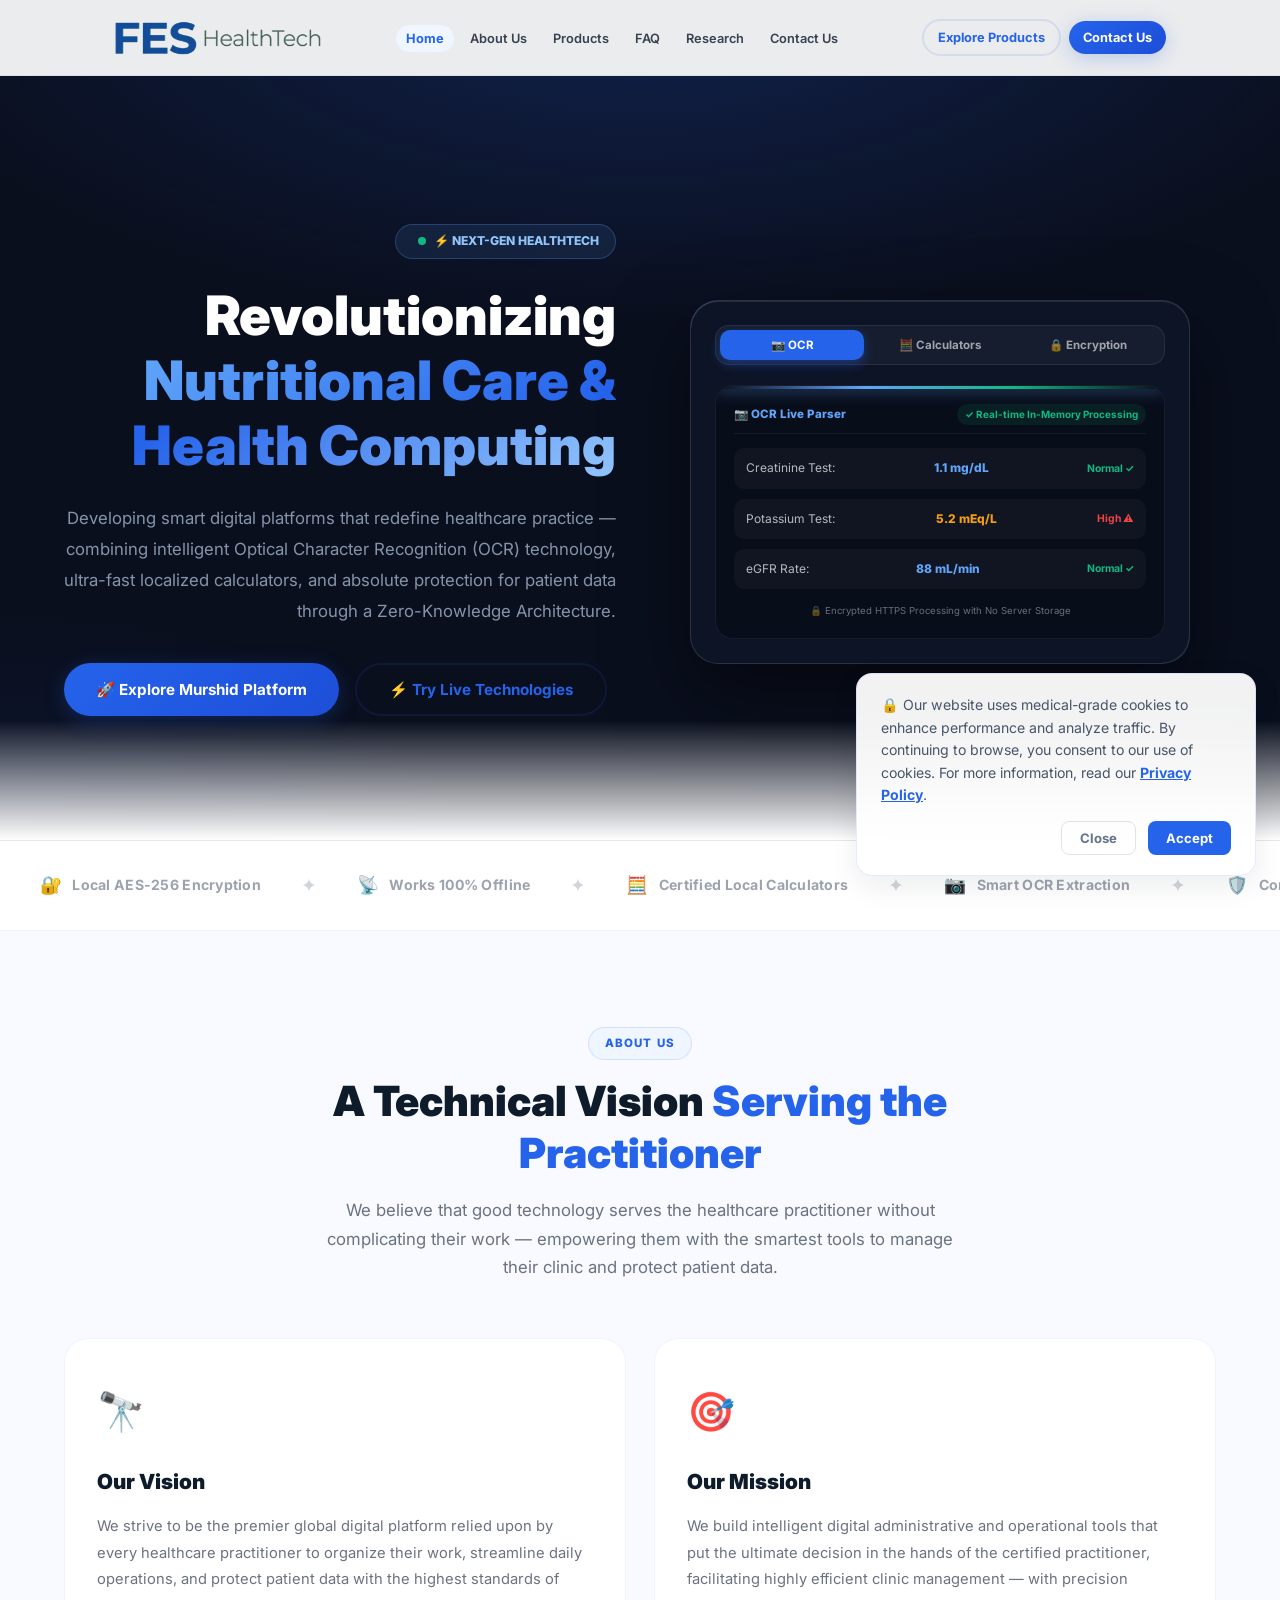
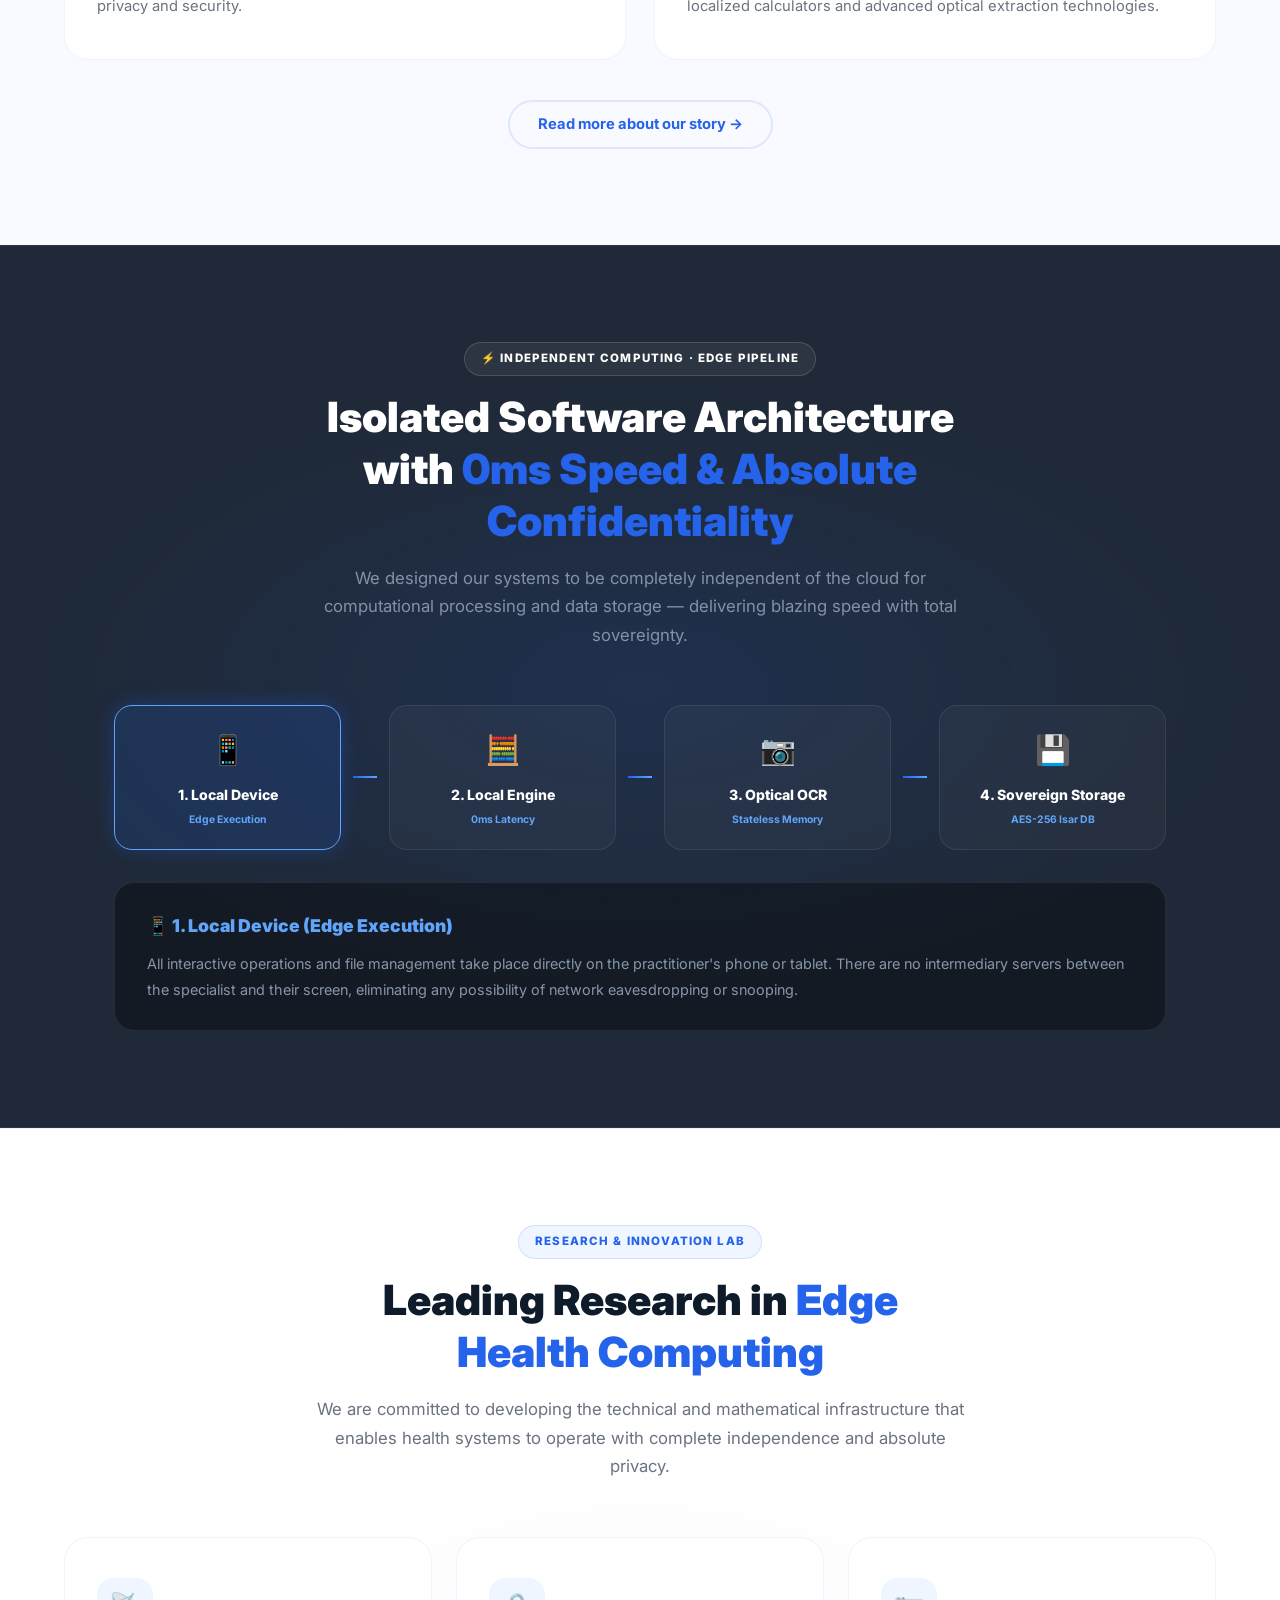
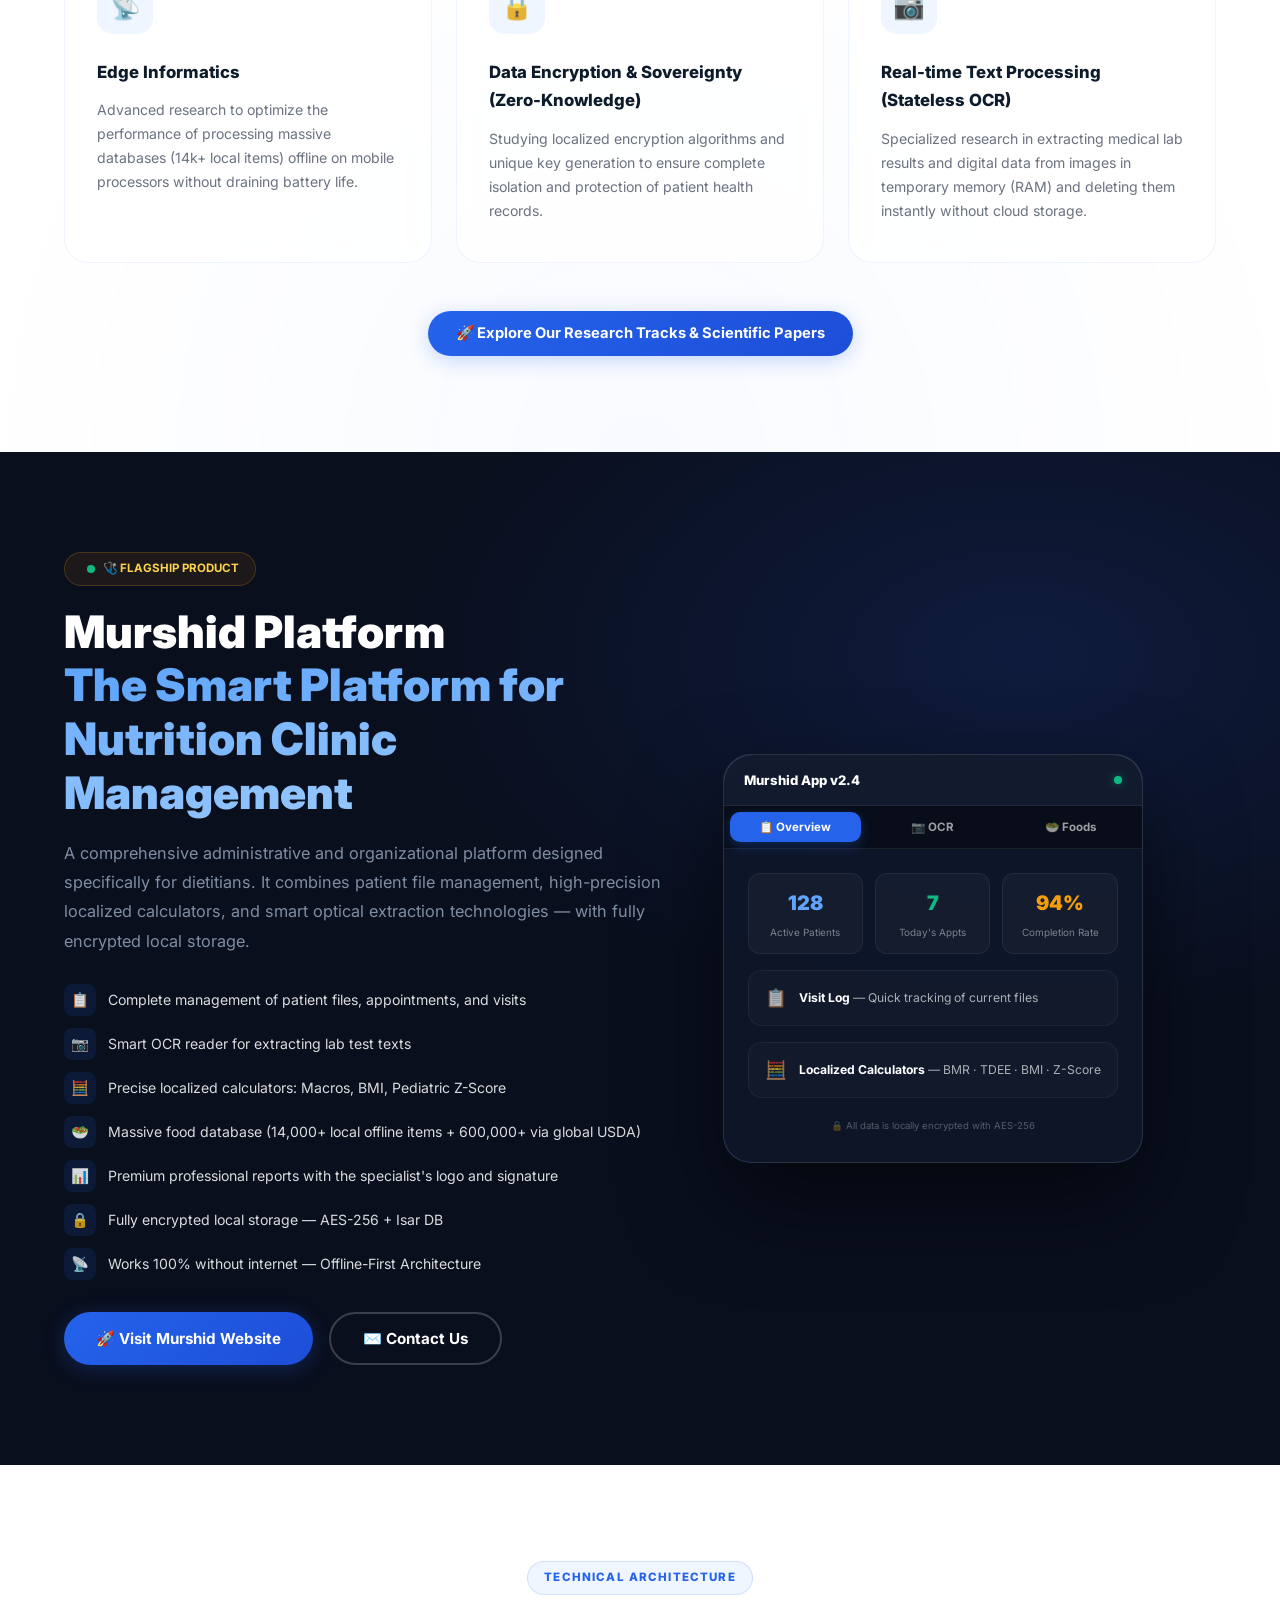
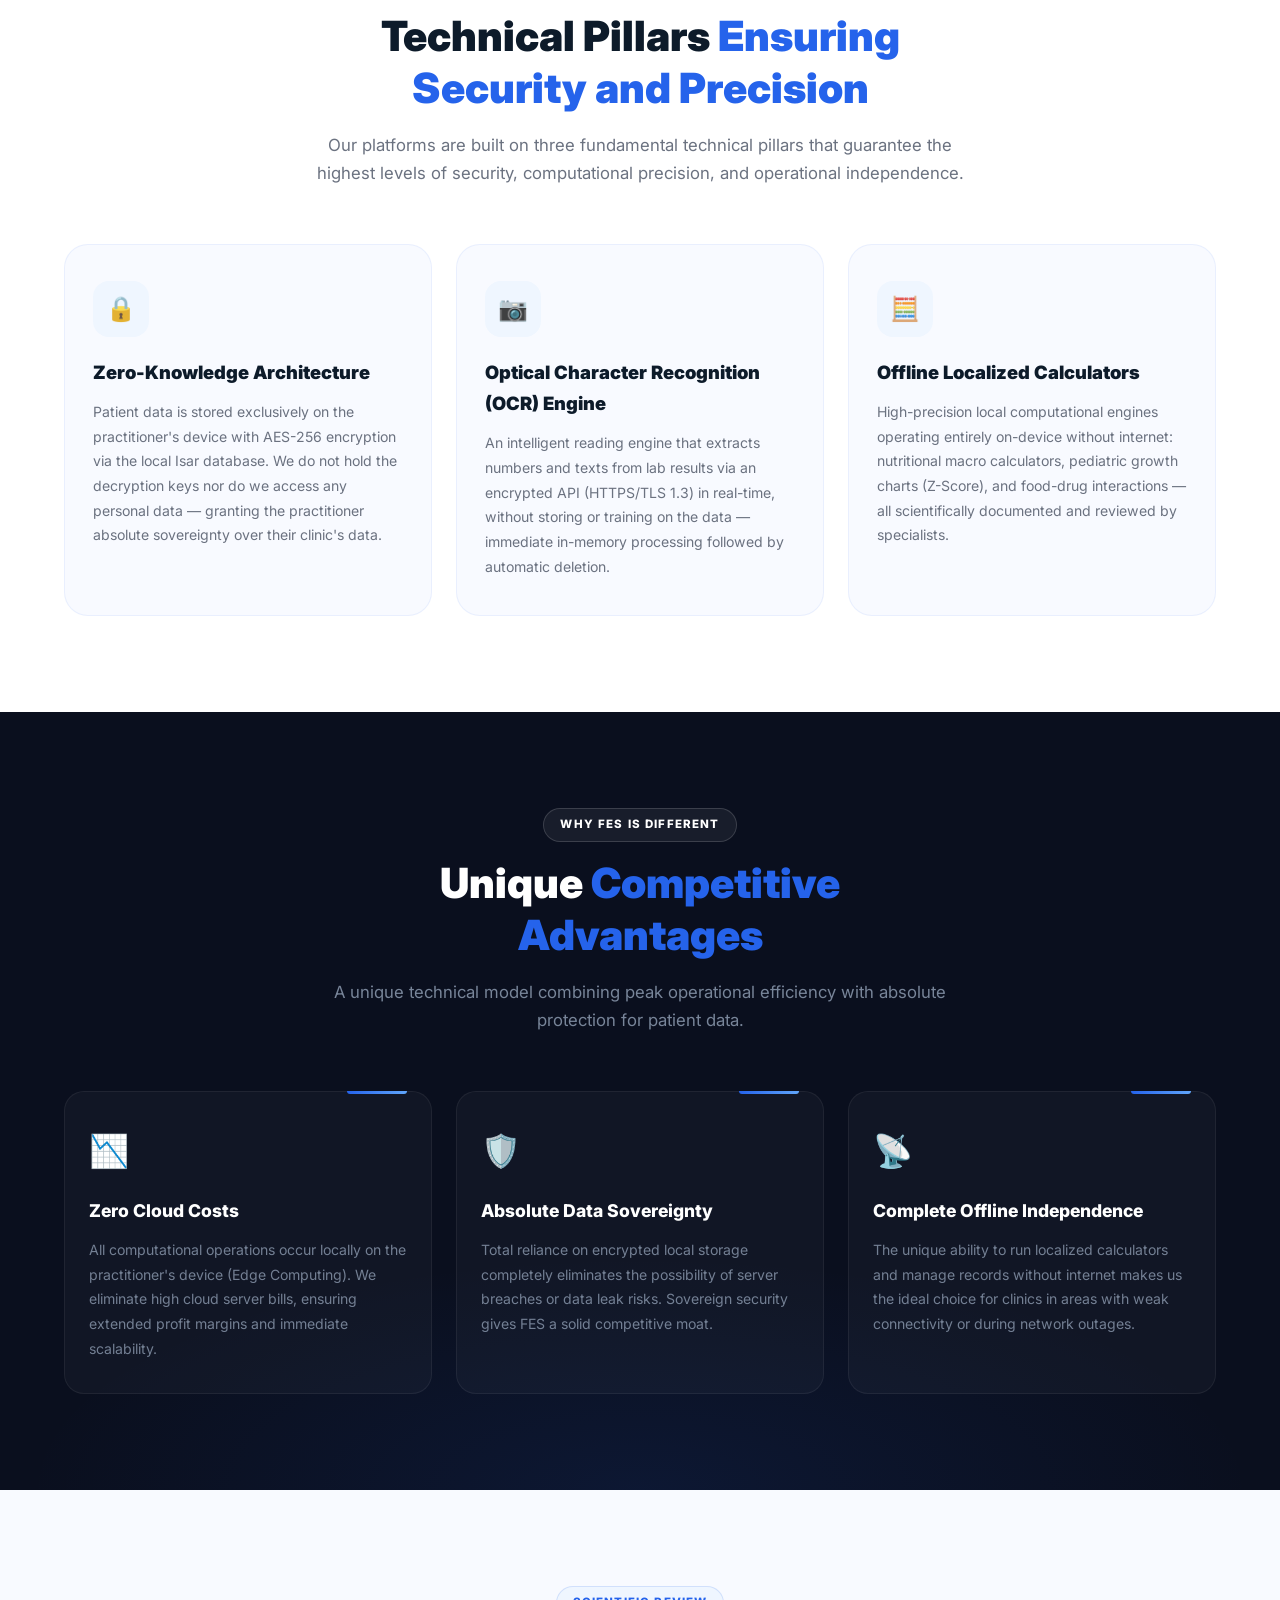
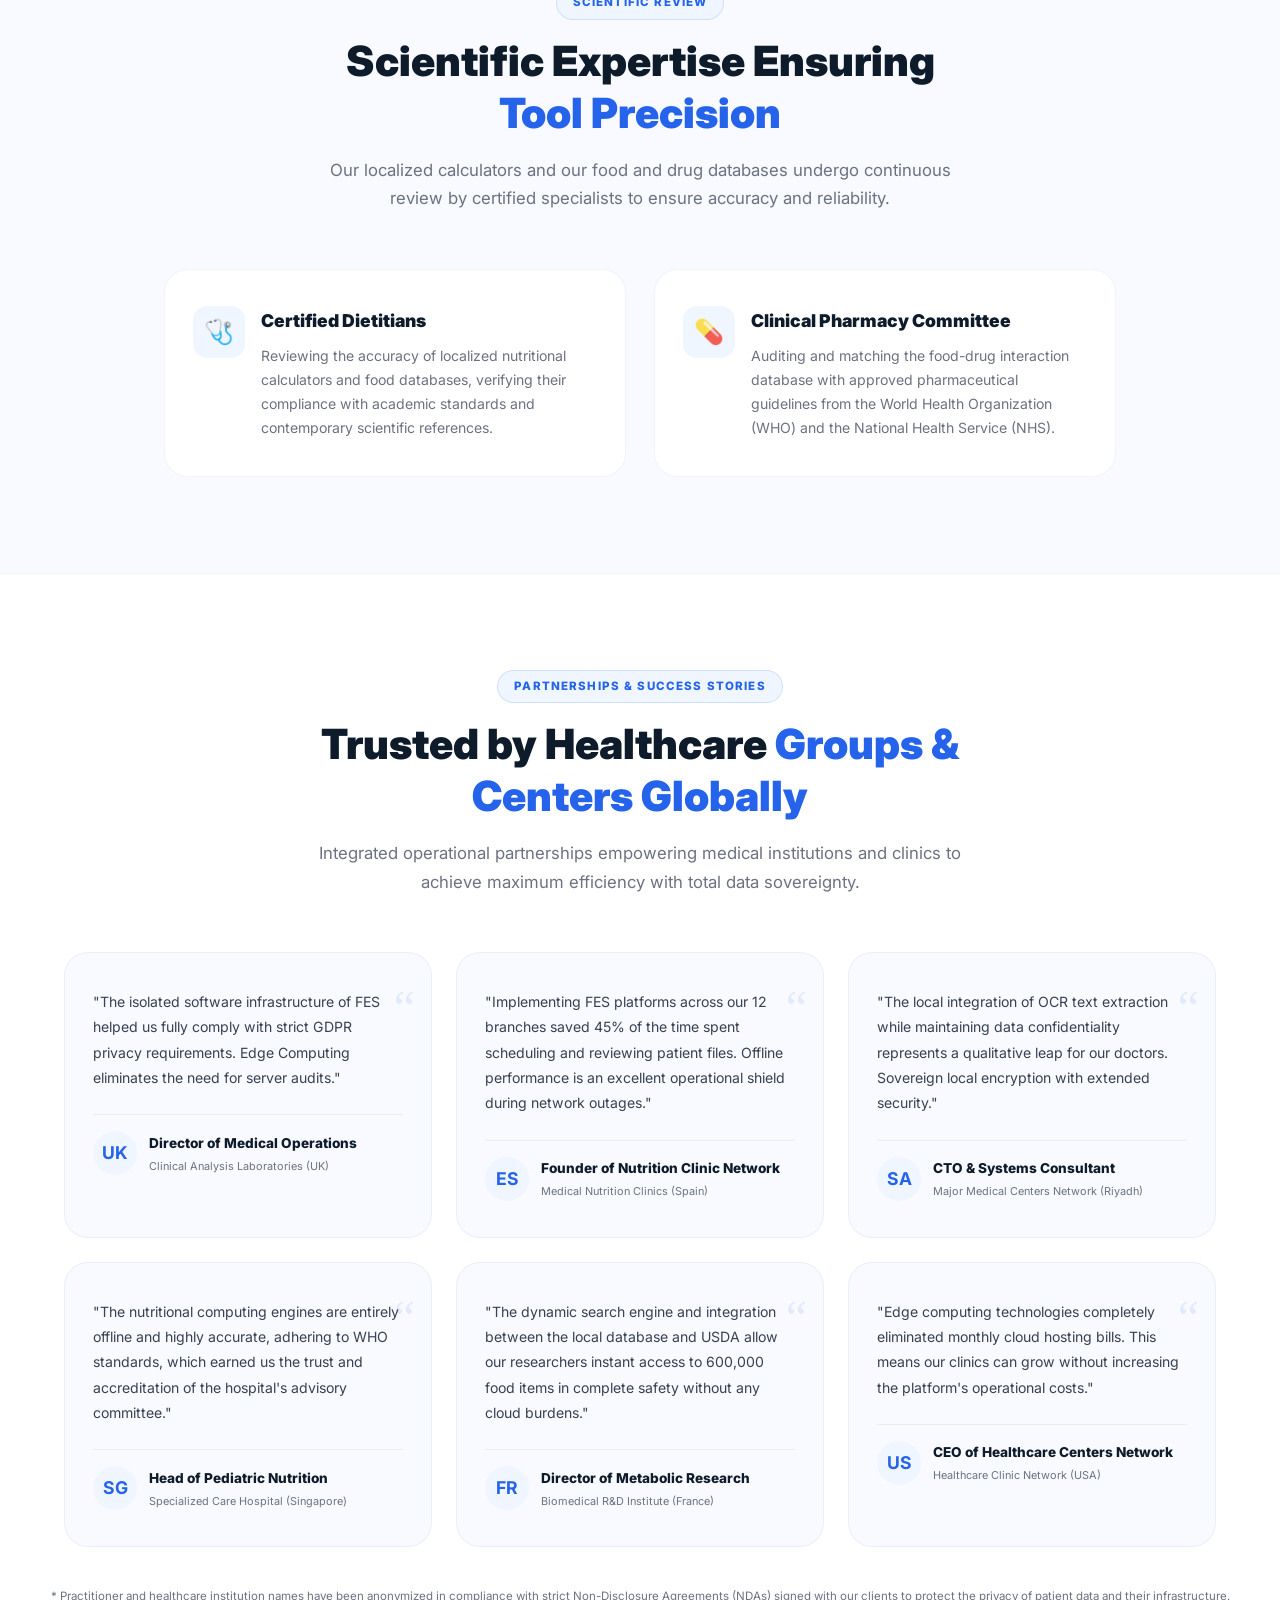
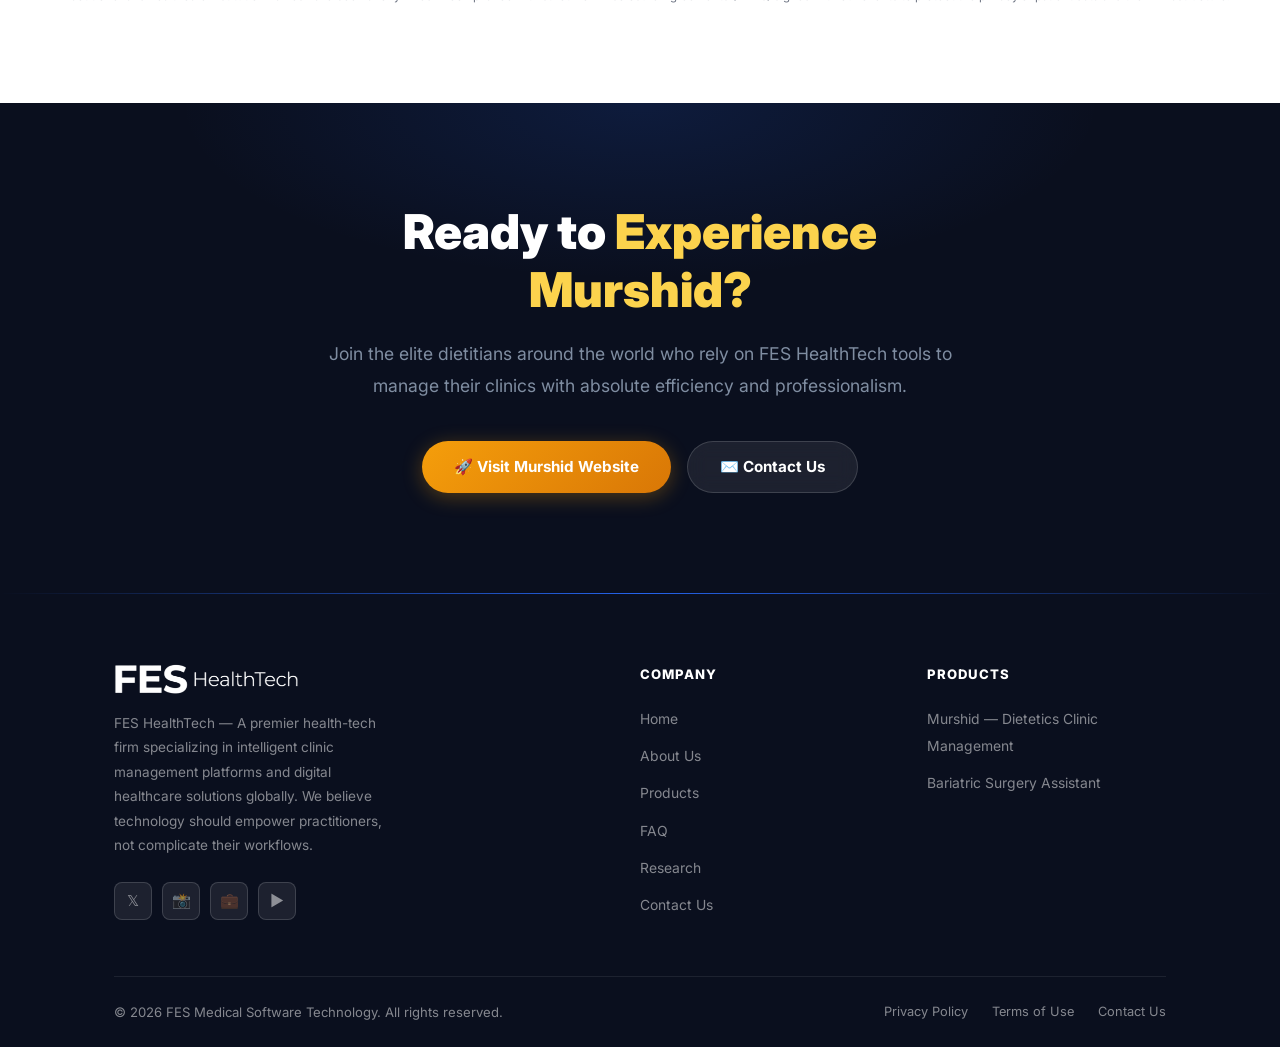
==== commit bb7ef99a: "fix(seo): add trailing slash to og:url and cache buster to og:image" ====
--- a/index.html
+++ b/index.html
@@ -14,16 +14,16 @@
   <meta property="og:title" content="FES HealthTech | Building Smart Health Technologies" />
   <meta property="og:description" content="Intelligent administrative and operational platforms for healthcare practitioners — high-precision localized calculators and smart optical extraction technologies." />
   <meta property="og:type" content="website" />
-  <meta property="og:url" content="https://feshealthtech.com" />
+  <meta property="og:url" content="https://feshealthtech.com/" />
   <meta property="og:site_name" content="FES HealthTech" />
-  <meta property="og:image" content="https://feshealthtech.com/assets/og-preview.jpg" />
+  <meta property="og:image" content="https://feshealthtech.com/assets/og-preview.jpg?v=2" />
   <meta property="og:image:width" content="1200" />
   <meta property="og:image:height" content="630" />
   
   <meta name="twitter:card" content="summary_large_image" />
   <meta name="twitter:title" content="FES HealthTech | Building Smart Health Technologies" />
   <meta name="twitter:description" content="Intelligent administrative and operational platforms for healthcare practitioners — high-precision localized calculators and smart optical extraction technologies." />
-  <meta name="twitter:image" content="https://feshealthtech.com/assets/og-preview.jpg" />
+  <meta name="twitter:image" content="https://feshealthtech.com/assets/og-preview.jpg?v=2" />
   <title>FES HealthTech | Building Smart Health Technologies</title>
   <link rel="stylesheet" href="style.css" />
   <link rel="icon" type="image/webp" href="assets/favicon.webp" />
--- a/style.css
+++ b/style.css
@@ -104,7 +104,7 @@
 }
 
 body {
-  font-family: var(--font-arabic);
+  font-family: var(--font-english);
   background-color: var(--bg-page);
   color: var(--text-body);
   line-height: 1.7;
@@ -211,9 +211,11 @@
   border-radius: var(--radius-full);
   font-size: 0.92rem;
   font-weight: 700;
-  font-family: var(--font-arabic);
+  font-family: var(--font-english);
   transition: var(--transition);
-  white-space: nowrap;
+  white-space: normal;
+  text-align: center;
+  line-height: 1.4;
   position: relative;
   overflow: hidden;
 }
@@ -1853,7 +1855,7 @@
   border-radius: var(--radius-md);
   font-size: 0.9rem;
   color: var(--text-dark);
-  font-family: var(--font-arabic);
+  font-family: var(--font-english);
   transition: var(--transition);
   outline: none;
 }
@@ -1982,7 +1984,7 @@
   border-radius: var(--radius-md);
   font-size: 0.85rem;
   color: white;
-  font-family: var(--font-arabic);
+  font-family: var(--font-english);
   outline: none;
   transition: var(--transition);
 }
@@ -1997,7 +1999,7 @@
   border-radius: var(--radius-md);
   font-size: 0.85rem;
   font-weight: 700;
-  font-family: var(--font-arabic);
+  font-family: var(--font-english);
   transition: var(--transition);
   cursor: pointer;
 }
